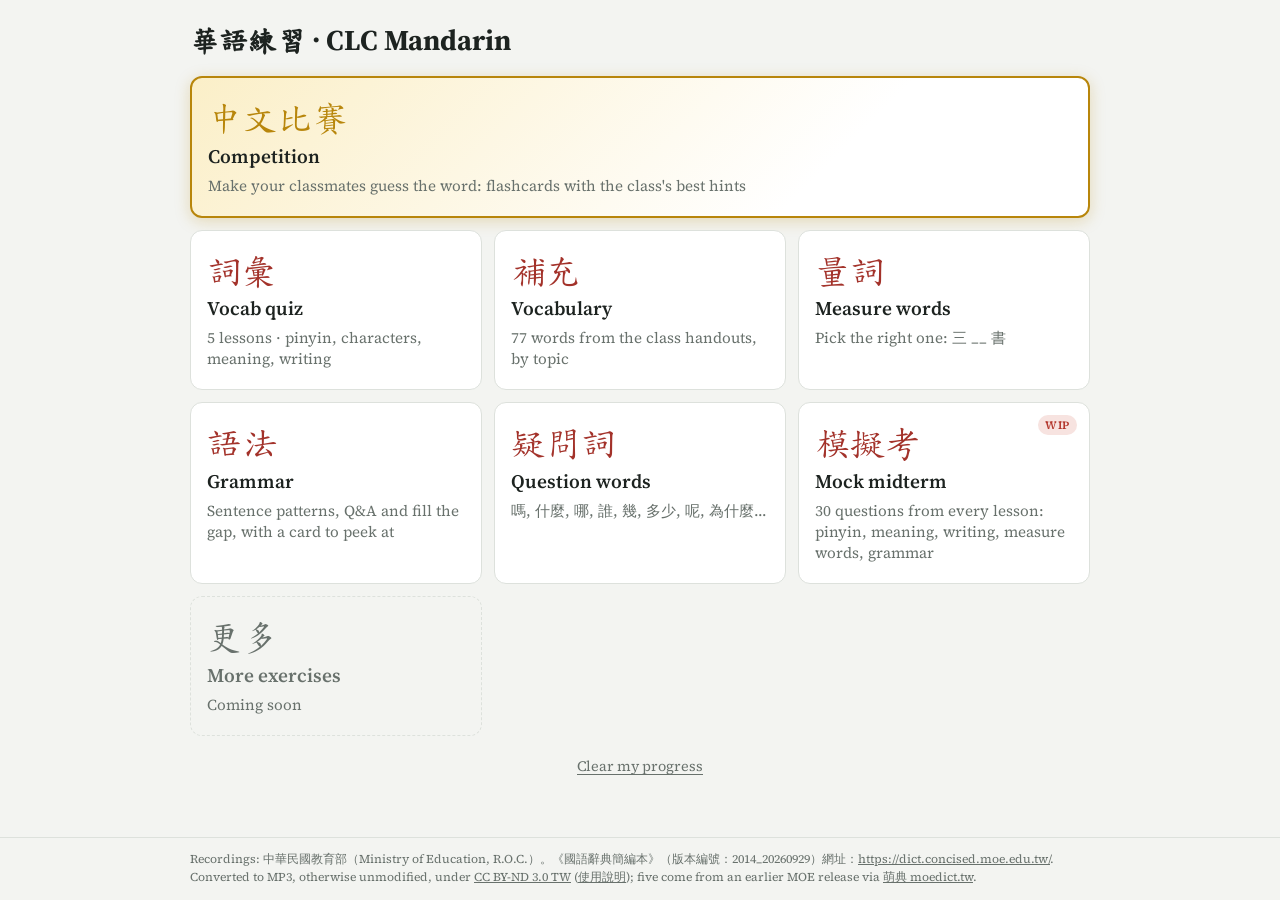
==== index.html @ e905b78b "Competition: words flagged by 3+ phones leave both flashcard decks Co-Authored-By: Claude Opus 5.5 (" ====
<!doctype html><html lang="zh-Hant" translate="no" class="notranslate"><head><meta charset="utf-8"><meta name="google" content="notranslate"><meta name="viewport" content="width=device-width,initial-scale=1,viewport-fit=cover"><style>body{margin:0}[hidden]{display:none!important}</style><title>CLC Vocab Quiz</title><meta name="theme-color" content="#a3322a"><link rel="manifest" href="/manifest.webmanifest"><link rel="icon" href="/icons/icon-192.png"><link rel="apple-touch-icon" href="/icons/apple-touch-icon.png"><meta name="apple-mobile-web-app-capable" content="yes"><meta name="apple-mobile-web-app-title" content="CLC Vocab"><script>window.va=window.va||function(){(window.vaq=window.vaq||[]).push(arguments);};</script><script defer src="/_vercel/insights/script.js"></script></head><body>
<link rel="preconnect" href="https://fonts.googleapis.com"><link rel="preconnect" href="https://fonts.gstatic.com" crossorigin>
<link rel="stylesheet" href="/fonts/tw-kai.css">
<link rel="stylesheet" href="https://fonts.googleapis.com/css2?family=Noto+Serif+TC:wght@400;700&family=Source+Serif+4:ital,wght@0,400;0,600;1,400&display=swap">
<style>
/* Layout: prompt card on top (pinyin), 40-tile character board below, progress rail in the header */
:root{
  --bg:#f3f4f1; --paper:#fff; --fg:#1d2320; --muted:#68716c; --line:#dde1dc;
  --accent:#a3322a; --ok:#2f7a4a; --ok-soft:#e3f1e8; --bad:#b3362c; --bad-soft:#f7e3e0;
  --f-hand:"Source Serif 4","DFKai-SB","BiauKai","TW-Kai","Noto Serif TC","PMingLiU",serif;
  --f-py:"Source Serif 4",Georgia,serif;
  --gold:#b8860b; --gold-soft:#fbefc8; --gold-glow:rgba(184,134,11,.25);
  --r-s:#2a5db0; --r-v:#2f7a4a; --r-tw:#b06a00; --r-o:#7b3fa0; --r-k:#c0392b;
}
@media (prefers-color-scheme: dark){:root:not([data-theme="light"]){
  --bg:#141816; --paper:#1d2320; --fg:#e7ece8; --muted:#9ba59f; --line:#2f3733;
  --accent:#e0776c; --ok:#6cc48d; --ok-soft:#1e3327; --bad:#ec7b70; --bad-soft:#3b2220; color-scheme:dark;
  --gold:#e6b84a; --gold-soft:#3a3018; --gold-glow:rgba(230,184,74,.18);
  --r-s:#7fa8ef; --r-v:#6cc48d; --r-tw:#e8a94a; --r-o:#c493e3; --r-k:#f0837a}}
:root[data-theme="dark"]{
  --bg:#141816; --paper:#1d2320; --fg:#e7ece8; --muted:#9ba59f; --line:#2f3733;
  --accent:#e0776c; --ok:#6cc48d; --ok-soft:#1e3327; --bad:#ec7b70; --bad-soft:#3b2220; color-scheme:dark;
  --gold:#e6b84a; --gold-soft:#3a3018; --gold-glow:rgba(230,184,74,.18);
  --r-s:#7fa8ef; --r-v:#6cc48d; --r-tw:#e8a94a; --r-o:#c493e3; --r-k:#f0837a}
body{background:var(--bg);color:var(--fg);font-family:var(--f-py);min-height:100dvh;display:flex;flex-direction:column}
.wrap{flex:1 0 auto;width:100%;box-sizing:border-box;max-width:932px;margin:0 auto;padding-inline:16px;padding-block:20px 40px;display:grid;align-content:start;gap:16px}
header{display:flex;flex-wrap:wrap;justify-content:space-between;align-items:baseline;gap:8px 16px}
h1{font-family:var(--f-hand);font-size:1.8rem;margin:0}
.meta{font-size:1.05rem;color:var(--muted);font-variant-numeric:tabular-nums}
.meta b{color:var(--fg)}
.rail{height:6px;background:var(--line);border-radius:3px;overflow:hidden}
.rail i{display:block;height:100%;background:var(--accent);width:0;transition:width .25s}
.prompt{background:var(--paper);border:1px solid var(--line);border-radius:12px;padding:20px 16px;text-align:center;display:grid;gap:6px;min-height:150px;align-content:center}
.py{font-size:clamp(2.2rem,7vw,3.2rem);font-weight:600;letter-spacing:.01em}
.hint{color:var(--muted);font-style:italic;font-size:1.05rem;min-height:1.4em}
.hint.reveal{font-style:normal;color:var(--fg);line-height:1.4em;height:1.4em;white-space:nowrap;overflow:hidden;text-overflow:ellipsis}
.hint.reveal .zh{font-family:var(--f-hand);font-size:1.25em;line-height:1;color:var(--ok)}
.fb{font-size:1.15rem;min-height:1.6em}
.fb.ok{color:var(--ok)} .fb.bad{color:var(--bad)}
.fb .zh{font-family:var(--f-hand);font-size:1.6rem}
.tools{display:flex;flex-wrap:wrap;gap:8px;justify-content:center}
@media (max-width:560px){.prompt .tools{flex-wrap:nowrap;gap:.4em} .prompt .tools .btn{padding:.5em .7em;font-size:.95rem;white-space:nowrap}}
button{font:inherit;cursor:pointer}
/* No text selection, callout menu or blue tap highlight on long press; typing fields stay selectable */
body{user-select:none;-webkit-user-select:none;-webkit-touch-callout:none;-webkit-tap-highlight-color:transparent}
input,textarea{user-select:text;-webkit-user-select:text}
.btn{background:none;border:1px solid var(--line);color:var(--fg);border-radius:8px;padding:8px 14px;font-size:1rem}
.btn:hover{border-color:var(--muted)}
.btn.primary{background:var(--accent);border-color:var(--accent);color:var(--paper)}
.board{display:grid;grid-template-columns:repeat(auto-fill,minmax(96px,1fr));gap:8px}
.tile{background:var(--paper);border:1px solid var(--line);border-radius:10px;padding:10px 4px;font-family:var(--f-hand);font-size:1.9rem;color:var(--fg);min-height:70px;transition:background .15s,border-color .15s}
.tile:hover{border-color:var(--muted)}
.tile.ok{background:var(--ok-soft);border-color:var(--ok);color:var(--ok)}
.tile.bad{background:var(--bad-soft);border-color:var(--bad);color:var(--bad)}
.tile:disabled{cursor:default}
button:focus-visible{outline:2px solid var(--accent);outline-offset:2px}
.results{background:var(--paper);border:1px solid var(--line);border-radius:12px;padding:20px 16px;display:grid;gap:12px}
.results h2{font-family:var(--f-hand);font-size:1.6rem;margin:0}
.results .more{display:flex;flex-wrap:wrap;align-items:center;gap:.6em 1em;margin-bottom:.8em}
.results .more p{margin:0;font-size:1.1em}
.score{font-size:2.6rem;font-weight:600;font-variant-numeric:tabular-nums}
.miss{display:grid;grid-template-columns:auto 1fr auto;gap:4px 14px;align-items:baseline}
.miss .zh{font-family:var(--f-hand);font-size:1.7rem}
.miss .en{color:var(--muted);font-style:italic}
.prompt{position:sticky;top:env(safe-area-inset-top,0px);z-index:2;box-shadow:0 6px 16px -10px rgba(0,0,0,.35)}
.gear{position:fixed;top:40%;right:0;transform:translateY(-50%);z-index:30;width:1.9em;height:2.6em;padding:.45em .35em .45em .45em;box-sizing:border-box;border:1px solid var(--line);border-right:0;border-radius:.7em 0 0 .7em;background:var(--paper);color:var(--muted);cursor:pointer;line-height:0;box-shadow:-.15em .1em .6em -.2em rgba(0,0,0,.3);transition:right .2s}
.gear svg{width:100%;height:100%}
.gear:hover,.gear:focus-visible,.gear.on{color:var(--fg)}
/* While the drawer is open the tab rides on its left edge. */
.gear.on{right:min(20em,85%)}
/* Settings drawer: slides in from the right over a dimmed page (milo, 2026-10-12) */
.drawer{position:fixed;inset:0;z-index:20;background:rgba(0,0,0,0);transition:background .2s;visibility:hidden}
.drawer.open{background:rgba(0,0,0,.35);visibility:visible}
.drawer .dpane{touch-action:pan-y;position:absolute;top:0;right:0;bottom:0;width:min(20em,85%);background:var(--paper);color:var(--fg);box-sizing:border-box;padding:max(1em,env(safe-area-inset-top)) 1.2em 1.2em;display:flex;flex-direction:column;gap:1em;box-shadow:-.5em 0 2em -1em rgba(0,0,0,.5);transform:translateX(100%);transition:transform .2s;overflow:auto}
.drawer.open .dpane{transform:none}
.dhead{display:flex;align-items:center;justify-content:space-between;font-weight:600;font-size:1.1em}
.dhead button{border:0;background:none;color:var(--muted);font-size:1.3em;cursor:pointer;padding:.2em .4em}
.opt{display:flex;gap:.7em;align-items:flex-start;cursor:pointer;user-select:none;-webkit-user-select:none}
.opt input{margin:.2em 0 0;width:1.2em;height:1.2em;flex:none;accent-color:var(--accent);cursor:pointer}
.opt b{display:block;font-weight:600}
.opt small{display:block;color:var(--muted);font-size:.85em;line-height:1.35;margin-top:.15em}
@media (max-width:560px){
  .wrap{gap:10px;padding-block:12px 32px}
  h1{font-size:1.4rem}
  .prompt{min-height:0;padding:12px}
  .py{font-size:2.1rem}
  .board{grid-template-columns:repeat(5,1fr);gap:6px}
  .tile{font-size:1.2rem;min-height:54px;padding:6px 2px;white-space:nowrap}
}

.py.zhq{font-family:var(--f-hand);font-weight:400;font-size:clamp(4.5rem,14vw,7rem);line-height:1.1}
.board.pyb .tile{font-family:var(--f-py);font-size:1.05rem;min-height:2.6em;padding:.3em .2em}
.board.pyb{grid-template-columns:repeat(auto-fill,minmax(105px,1fr))}
.board.pyb .tile{white-space:nowrap}
.board.pyb .tile.long{font-size:.92rem;letter-spacing:0}
.menu{background:var(--paper);border:1px solid var(--line);border-radius:12px;padding:22px 16px;display:grid;gap:14px}
.modes{display:grid;grid-template-columns:repeat(auto-fit,minmax(220px,1fr));gap:12px}
.mode{background:var(--bg);border:1px solid var(--line);border-radius:12px;padding:18px 16px;text-align:left;color:var(--fg);display:grid;gap:6px}
.mode:hover{border-color:var(--accent)}
.mode .ex{font-size:1.6rem;display:flex;align-items:baseline;gap:10px}
.mode .ex .h{font-family:var(--f-hand);font-size:2rem}
.mode .ex .arr{color:var(--accent)}
.mode .ex .fcmini{border:1px solid var(--line);background:var(--paper);border-radius:.2em;padding:0 .2em;line-height:1.15;box-shadow:.08em .08em 0 var(--line)}
.lesson .mode{height:4.6em;box-sizing:border-box;align-content:center;overflow:hidden}
.lesson .modes .mode .ex{flex-wrap:nowrap;white-space:nowrap;align-items:center;gap:.4em}
.mode .ex .pen{font-size:1.2em}
@media (max-width:380px){.lesson .modes .mode{padding:.5em} .lesson .modes .mode .ex{font-size:1.1rem;gap:.3em} .lesson .modes .mode .ex .h{font-size:1.35rem}}
.mode .lbl{font-weight:600;font-size:1.1rem}
.mode .sub{color:var(--muted);font-size:.95rem}
.btn.toggle[aria-pressed="true"]{background:var(--fg);border-color:var(--fg);color:var(--paper)}
.tile.match{border-color:var(--accent);box-shadow:inset 0 0 0 1px var(--accent)}
.tile.dim{opacity:.35}
.tile{position:relative}
.tile .tpy{position:absolute;left:50%;bottom:0;transform:translate(-50%,50%);z-index:1;background:var(--bad-soft);border:1px solid var(--bad);border-radius:.6em;padding:.05em .5em;font-family:var(--f-py);font-size:max(.75rem,40%);line-height:1.3;color:var(--bad);white-space:nowrap;pointer-events:none}
.tile .tpy.zh{font-family:var(--f-hand);font-size:1.05rem}
.tile.long{font-size:1.5rem;white-space:nowrap;letter-spacing:0;padding-left:0;padding-right:0}
@media (max-width:560px){.tile.long{font-size:.95rem}}
.hrow{display:flex;align-items:center;gap:12px;flex-wrap:wrap}
.homebtn{padding:6px 12px;font-size:.95rem}
.linkbtn{background:none;border:0;color:var(--accent);padding:0;font-size:1rem;text-decoration:underline;text-underline-offset:3px}
@media (max-width:560px){
  .board.pyb{grid-template-columns:repeat(4,1fr)}
  .board.pyb .tile{font-size:.9rem;white-space:nowrap;line-height:1.2;min-height:2.4em;padding:.15em}
  .board.pyb .tile.long{font-size:.74rem}
  .py.zhq{font-size:clamp(3.5rem,9dvh,5.5rem)}
}
/* Short phones (iPhone SE): Characters → Pinyin still fits without scrolling. */
@media (max-width:560px) and (max-height:800px){
  .board:not(.pyb) .tile{min-height:2.55em}
}
@media (max-width:560px) and (max-height:700px){
  .board:not(.pyb) .tile{min-height:2.15em}
  .board.pyb{gap:4px}
  .board.pyb .tile{min-height:2.1em}
  .py.zhq{font-size:3.2rem}
}
.lessons{display:grid;gap:18px}
.lstat{margin:-.3em 0 .6em;color:var(--muted);font-size:.9rem}
.clearp{margin:0;text-align:center;font-size:.9rem}
.clearp .linkbtn{color:var(--muted);font-size:inherit}
.gstat{margin:-.4em 0 0;color:var(--muted);font-size:.95rem;text-align:center}
.gstat:empty{display:none}
#reviewCard{border-color:var(--accent)}
.lesson .mode .en{font-size:.75em;color:var(--muted);font-style:italic}
/* Lesson modes show only the example (a random single character), no text label (milo, 2026-10-13). */
.lesson .mode .lbl{display:none}
.lesson .mode .ex{justify-content:center;flex-wrap:wrap;row-gap:0}
@media (max-width:560px){.lesson .modes{grid-template-columns:1fr 1fr;gap:8px} .lesson .mode{padding:.7em} .lesson .mode .ex{font-size:1.3rem} .lesson .mode .ex .h{font-size:1.6rem}}
.lesson h2{font-family:var(--f-hand);font-size:1.4rem;margin:0 0 8px;display:flex;align-items:baseline;gap:10px}
.lesson h2 small{font-family:var(--f-py);font-size:.9rem;color:var(--muted);font-weight:400}
.mode{padding:14px}
.mode .ex{font-size:1.3rem}
.mode .ex .h{font-size:1.6rem}
.card{position:relative}
.wip{position:absolute;top:12px;right:12px;font-family:var(--f-py);font-size:.7rem;font-weight:600;letter-spacing:.05em;padding:2px 7px;border-radius:999px;background:var(--bad-soft);color:var(--bad)}
.home{display:grid;grid-template-columns:repeat(auto-fit,minmax(240px,1fr));gap:12px}
.card{background:var(--paper);border:1px solid var(--line);border-radius:12px;padding:20px 16px;text-align:left;color:var(--fg);display:grid;gap:6px;align-content:start}
button.card:hover{border-color:var(--accent)}
.card .ic{font-family:var(--f-hand);font-size:2.2rem;color:var(--accent);line-height:1.1}
.card .lbl{font-weight:600;font-size:1.2rem}
.card .sub{color:var(--muted);font-size:.95rem}
.card.gold{grid-column:1/-1;border:2px solid var(--gold);background:linear-gradient(135deg,var(--gold-soft),var(--paper) 70%);box-shadow:0 .2em .9em var(--gold-glow)}
.card.gold .ic{color:var(--gold)}
button.card.gold:hover{border-color:var(--gold)}
.linkbtn{background:none;border:0;color:var(--muted);font:inherit;font-size:.85rem;text-decoration:underline;justify-self:center;padding:.3em}
.fctop{display:flex;align-items:center;justify-content:center;gap:1em;width:100%}
/* 中文比賽: the 提示 tab sticks out of the right edge at the card's middle height and opens the hints drawer (milo, 2026-10-16). */
.htab{z-index:51;width:2.1em;height:auto;padding:.6em .3em;line-height:1.15;font-family:var(--f-hand);font-size:1.05rem;writing-mode:vertical-rl;letter-spacing:.15em;color:var(--gold);border-color:var(--gold)}
.htab:hover,.htab:focus-visible,.htab.on{color:var(--gold)}
.htab.on{right:min(24em,88%)}
.fcard .fn{color:var(--muted);font-family:var(--f-hand);font-size:6cqw}
.fcard .fhint{font-family:var(--f-hand);line-height:1.3;color:var(--fg);max-width:100%;overflow-wrap:anywhere}
.fcard .fhint.none{font-family:var(--f-py);color:var(--muted);font-size:6cqw}
.fcard .front .fzh:empty,.fcard .fn:empty,.fcard .fhint:empty{display:none}
.fcard.bs1 .back .fzh{font-size:13cqw}
.fcard.bs1 .back .fpy{font-size:6cqw}
.fcard.bs1 .back .fen{font-size:5cqw;margin-bottom:0}
.fcard.bs1 .back .fhint{margin:2cqw 0 5cqw}
.fcard.bs2 .front .fhint{margin-top:1cqw}
.drawer.hdrawer{z-index:50}
.drawer .hpanel{width:min(24em,88%);gap:.6em;padding-bottom:calc(1.2em + env(safe-area-inset-bottom,0px));user-select:text;-webkit-user-select:text}
.hhead{display:flex;justify-content:space-between;align-items:center;gap:1em}
.hzh{font-family:var(--f-hand);font-size:2em;color:var(--accent)}
.hpy{font-style:italic;color:var(--muted)}
.hen{margin:-.4em 0 0;color:var(--muted)}
.hlist{list-style:none;margin:0;padding:0;display:grid;gap:.4em}
.hlist li{display:grid;grid-template-columns:auto 1fr auto;gap:.6em;align-items:center;border:1px solid var(--line);border-radius:.6em;padding:.5em .6em}
.hlist li.top{border-color:var(--gold);background:linear-gradient(135deg,var(--gold-soft),var(--paper) 80%)}
.hlist .ht{font-family:var(--f-hand);font-size:1.35em;line-height:1.3}
.hlist .hby{display:block;font-family:var(--f-py);font-size:.75em;color:var(--muted)}
.hlist .hv{display:grid;justify-items:center;min-width:2.6em;border:1px solid var(--line);border-radius:.5em;background:none;color:var(--muted);font:inherit;padding:.15em .3em;line-height:1.1}
.hlist .hv.on{border-color:var(--gold);color:var(--gold);font-weight:600}
.hlist .hdel{background:none;border:0;color:var(--muted);font:inherit;padding:.3em}
.hlist .hempty{display:block;border:0;color:var(--muted);text-align:center}
.hform{display:grid;gap:.5em;margin:.2em 0 0}
.hform input{font:inherit;font-size:1.05em;padding:.5em .6em;border:1px solid var(--line);border-radius:.5em;background:var(--bg);color:var(--fg);min-width:0}
.hform .hin{font-family:var(--f-hand);font-size:1.25em}
.hrow2{display:grid;grid-template-columns:1fr auto;gap:.5em}
.hmsg{margin:0;font-size:.9em;color:var(--bad)}
.hmsg.ok{color:var(--ok)}
.hmsg:empty{display:none}
/* 中文比賽 · All hints: every word with its top hint or none yet; tap a row to see, vote, add (milo, 2026-10-17) */
.bsfilter{display:flex;gap:.5em;justify-content:center;flex-wrap:wrap}
.bsfilter button{border:1px solid var(--line);background:var(--bg);color:var(--fg);border-radius:2em;padding:.35em .9em;font:inherit;font-size:.95rem}
.bsfilter button.on{background:var(--gold);border-color:var(--gold);color:var(--paper)}
.bsrows{list-style:none;margin:0;padding:0;display:grid;gap:.4em}
.bsrows button{width:100%;display:grid;grid-template-columns:minmax(4.5em,auto) 1fr auto;gap:.2em .8em;align-items:center;text-align:left;border:1px solid var(--line);border-radius:.6em;background:var(--bg);color:var(--fg);font:inherit;padding:.5em .7em}
.bsrows .bw{font-family:var(--f-hand);font-size:1.5em;color:var(--accent);line-height:1.2}
.bsrows .bwp{display:block;font-family:var(--f-py);font-style:italic;font-size:.55em;color:var(--muted)}
.bsrows .bt{font-family:var(--f-hand);font-size:1.2em;line-height:1.3;overflow-wrap:anywhere}
.bsrows .bt.none{font-family:var(--f-py);font-size:.95em;color:var(--muted);font-style:italic}
.bsrows .bn{min-width:1.8em;text-align:center;font-size:.85em;color:var(--muted);border:1px solid var(--line);border-radius:1em;padding:.1em .4em}
.bsrows .bn.add{border-color:var(--gold);background:var(--gold);color:var(--paper);font-weight:600}
/* A word with no hint yet: dashed gold frame on a gold tint, so the gaps jump out while scrolling. */
.bsrows button.miss{border:2px dashed var(--gold);background:var(--gold-soft)}
.bsrows button.miss .bt.none{color:var(--gold);font-style:normal;font-weight:600}
/* Flagged "probably won't come up" by classmates: faded, with a small note (milo, 2026-10-17). */
.bsrows button.skip{opacity:.55;border-style:solid;border-width:1px;background:var(--bg)}
.bsrows .bsk{display:block;font-family:var(--f-py);font-size:.75rem;color:var(--muted);font-style:italic;font-weight:400}
.hflag{align-self:center;font-size:.8rem;padding:.25em .8em;margin-top:.4em;color:var(--muted)}
.hflag.on{background:var(--muted);border-color:var(--muted);color:var(--paper)}
.card.soon{background:none;border-style:dashed;color:var(--muted)}
.card.soon .ic{color:var(--muted)}
.credit{border-top:1px solid var(--line);color:var(--muted);font-size:.75rem;line-height:1.5;padding:12px 16px calc(14px + env(safe-area-inset-bottom))}
.credit p{max-width:900px;margin:0 auto}
.credit a{color:inherit}
.dict{background:var(--paper);border:1px solid var(--line);border-radius:12px;padding:20px 16px;display:grid;gap:14px;justify-items:center;text-align:center}
.play{font-size:1.15rem;padding:12px 22px;border-radius:999px}
.dict .hint{min-height:0}
.dict .hint .zh{font-family:var(--f-hand);font-style:normal;font-size:2rem;color:var(--fg)}
.pyin{font:inherit;font-size:1.6rem;width:min(100%,360px);box-sizing:border-box;padding:10px 12px;border:1px solid var(--line);border-radius:10px;background:var(--bg);color:var(--fg);text-align:center}
.pyin:focus{outline:2px solid var(--accent);outline-offset:1px}
.letters{display:flex;flex-wrap:wrap;justify-content:center;gap:6px 22px;font-family:var(--f-py);font-size:clamp(2.2rem,8vw,3rem);font-weight:600}
.syl{display:inline-flex;align-items:baseline}
.lt{background:none;border:0;border-bottom:2px dotted var(--accent);border-radius:4px 4px 0 0;color:var(--fg);font:inherit;padding:0 3px;margin:0 1px;min-width:1.1ch;line-height:1.3}
.lt:hover{background:var(--bg)}
.lt.set{border-bottom-style:solid}
.lt:disabled{cursor:default;border-bottom-color:transparent}
.lt.ok{color:var(--ok);background:var(--ok-soft)}
.lt.bad{color:var(--bad);background:var(--bad-soft)}
.cs{padding:0 1px;line-height:1.3}
.sep{color:var(--muted);padding:0 2px}
.dict .sub{color:var(--muted);font-size:.95rem}
.mwq{font-family:var(--f-hand);font-size:clamp(2.6rem,9vw,3.8rem);font-weight:400;display:flex;justify-content:center;align-items:baseline;gap:.15em}
.mwq .gap{display:inline-block;min-width:1.2em;border-bottom:3px solid var(--accent);color:var(--accent)}
.mwtools{justify-content:space-between}
.board.mwb{grid-template-columns:repeat(auto-fill,minmax(110px,1fr))}
.board.mwb .tile{display:grid;gap:2px;justify-items:center}
.board.mwb .tile small{font-family:var(--f-py);font-size:.95rem;color:var(--muted)}
@media (max-width:560px){.board.mwb{grid-template-columns:repeat(3,1fr)} .board.mwb .tile{font-size:1.9rem}}
/* Grammar: one page with a Practice button and the list of points; a card popup opens over any question */
.gpoints{display:grid;gap:8px}
/* Measure words: one table row per measure word; on narrow screens only the table scrolls sideways */
.mwtab{overflow-x:auto;-webkit-overflow-scrolling:touch;border:1px solid var(--line);border-radius:.75em}
.mwtab table{border-collapse:collapse;width:100%;white-space:nowrap}
.mwtab td{padding:.2em .75em;line-height:1.3;border-bottom:1px solid var(--line);vertical-align:baseline}
.mwtab tr:last-child td{border-bottom:0}
.mwtab .zh{font-family:var(--f-hand);font-size:1.4em;color:var(--accent)}
.mwtab .py{font-size:1em;font-weight:400;font-style:italic;letter-spacing:0}
.mwtab .en{color:var(--muted)}
.mwtab .ex{font-family:var(--f-hand);font-size:1.2em}
.mwtab .ex .dim{color:var(--muted);opacity:.75}
.mwtab .ex .col{display:inline-flex;padding:0 .12em;flex-direction:column;align-items:center;vertical-align:top}
.mwtab .ex .col small{font-family:var(--f-py);font-size:.55em;font-style:italic;line-height:1.1}
.gtop{display:grid;gap:14px}
/* Flashcards: one card, hold to flip, swipe either way for the next */
.fc{display:grid;gap:.6em;justify-items:center;grid-template-rows:auto minmax(0,1fr) auto;flex:1;min-height:0}
/* The flashcard screen never scrolls: the page is exactly the screen and the card shrinks to fit */
html:has(#fcBox:not([hidden])),body:has(#fcBox:not([hidden])){height:100%;overflow:hidden;overscroll-behavior:none}
body:has(#fcBox:not([hidden])){min-height:0;height:100dvh}
body:has(#fcBox:not([hidden])) .wrap{display:flex;flex-direction:column;min-height:0;flex:1 1 auto;padding-bottom:calc(1em + env(safe-area-inset-bottom,0px))}
.fcstage{width:100%;min-height:0;display:grid;place-items:center;perspective:1200px;padding:0 0 7dvh;box-sizing:border-box;container-type:size}
.fcard{position:relative;width:min(100cqw,75cqh,24em);aspect-ratio:3/4;container-type:inline-size;touch-action:none;user-select:none;-webkit-user-select:none;-webkit-touch-callout:none;cursor:grab;outline:none}
.fcard:focus-visible .face{outline:2px solid var(--accent);outline-offset:2px}
.fcin{position:absolute;inset:0;transform-style:preserve-3d;transition:transform .35s}
.fcard.flip .fcin{transform:rotateY(180deg)}
.fcard.good .face{background:var(--ok-soft);border-color:var(--ok);box-shadow:0 0 0 .2em var(--ok-soft)}
.fcard.bad .face{background:var(--bad-soft);border-color:var(--bad);box-shadow:0 0 0 .2em var(--bad-soft)}
.fcard.soso .face{background:rgba(201,138,27,.15);border-color:#c98a1b;box-shadow:0 0 0 .2em rgba(201,138,27,.2)}
.fcard .face{position:absolute;inset:0;backface-visibility:hidden;-webkit-backface-visibility:hidden;background:var(--paper);border:1px solid var(--line);border-radius:5cqw;box-shadow:0 .6em 1.8em -.9em rgba(0,0,0,.4);display:grid;align-content:center;justify-items:center;gap:2cqw;padding:6cqw;text-align:center;box-sizing:border-box}
.fcard .back{transform:rotateY(180deg)}
.fcard .front .fzh{font-family:var(--f-hand);font-size:45cqw;line-height:1;color:var(--accent)}
.fcard .back .fzh{font-family:var(--f-hand);font-size:26cqw;line-height:1.1;color:var(--accent)}
.fcard .fpy{font-size:9cqw;font-style:italic}
.fcard .fen{color:var(--muted);font-size:6cqw;margin-bottom:4cqw}
.fcard .fex{border-top:1px solid var(--line);padding-top:4cqw;display:grid;gap:.5cqw;width:100%}
.fcard .fex .zh{font-family:var(--f-hand);font-size:11cqw}
.fcard .fex .xpy{font-style:italic;font-size:5.5cqw}
.fcard .fex .en{color:var(--muted);font-size:5.5cqw}
.fcard .fex:empty,.fcard .fgr:empty,.fcard .fen:empty,.fcard .fpy:empty,.fcard .back .fzh:empty{display:none}
.fcard.gr .front .fzh{white-space:nowrap}
.fcard.gr .back .fzh,.fcard.gr .back .fpy,.fcard.gr .back .fen{text-align:center}
.fcard.gr .back .fzh{line-height:1.1;white-space:nowrap}
.fcard.gr .back .fpy{font-size:6cqw}
.fcard.gr .back .fen{font-size:5cqw;margin-bottom:1cqw}
.fgr .gex .py{font-style:italic;font-size:1em;font-weight:400;letter-spacing:0}
.fgr .r-k{font-weight:400}
.fcard.gr .back{align-content:center;justify-items:stretch;text-align:left}
.fgr{display:grid;gap:.6em;font-size:4.3cqw}
.fgr .pat{font-family:var(--f-hand);font-size:1.3em;background:var(--bg);border:1px solid var(--line);border-radius:2cqw;padding:2cqw 3cqw}
.fgr .gex .zh{font-family:var(--f-hand);font-size:1.53em;line-height:1.25}
.fgr .gex .en{color:var(--muted);font-style:italic}
.fgr .tip{margin:0;line-height:1.35}
.fgr .lat{font-family:var(--f-py);font-size:.8em}
.fgr .r-s,.fgr .r-v,.fgr .r-tw,.fgr .r-o{text-decoration:underline;text-decoration-thickness:2px;text-underline-offset:4px}
.fchint{min-width:0;max-width:100%;color:var(--muted);font-size:.95rem;margin:0;text-align:center;justify-self:center;width:100%;line-height:1.5}
.fchint span{display:block}
.fchint span+span{white-space:nowrap;font-size:min(1em,3.3vw);max-width:100%;overflow:hidden;text-overflow:clip}
.fchint b{font-weight:600}
.fchint .e{color:var(--ok)} .fchint .m{color:#c98a1b} .fchint .h{color:var(--bad)}
.gh{font-family:var(--f-py);font-size:1.05rem;margin:6px 0 0}
.gh small{color:var(--muted);font-weight:400;font-size:.9rem}
.gpt{display:flex;background:var(--bg);border:1px solid var(--line);border-radius:.75em}
.gpt:hover{border-color:var(--accent)}
.gpt .go{flex:1;background:none;border:0;color:var(--fg);text-align:left;padding:.75em .9em;display:grid;gap:.15em}
.gpt .go .h{font-family:var(--f-hand);font-size:1.5rem}
.gpt .go .sub{color:var(--muted);font-size:.95rem}
.pane .practise{justify-self:start}
.empty{color:var(--muted)}
.grlive:not([hidden]),.grview:not([hidden]){display:contents}
.grview .grlive{pointer-events:none}
.grview > .ask{color:var(--accent)}
.gq{background:var(--paper);border:1px solid var(--line);border-radius:12px;padding:18px 16px;display:grid;gap:12px}
.gq .ask{color:var(--muted);font-size:1rem}
.gq{--zh-size:clamp(1.6rem,5.4vw,2.3rem)}
.gq .src{font-family:var(--f-hand);font-size:var(--zh-size);line-height:1.5;background:var(--bg);border-radius:8px;padding:8px 12px}
.gq .ctx{color:var(--muted);font-size:1.05rem}
.gq .ctx.zh{font-family:var(--f-hand);font-size:var(--zh-size);line-height:1.5;color:var(--fg)}
.gq .q{font-family:var(--f-hand);font-size:var(--zh-size);line-height:1.5}
.gq .q.qa{margin-top:-.3em}
.gq .ctx.qline{margin-bottom:-.3em}
.gq .qal{color:var(--muted)}
.gq .q.en{font-family:var(--f-py);font-size:1.15rem}
.gq .gap{display:inline-block;min-width:2em;border-bottom:3px solid var(--accent);color:var(--accent);text-align:center}
.gtable{border-collapse:collapse;font-family:var(--f-hand);font-size:1.15rem;justify-self:center}
.gtable td,.gtable th{border:1px solid var(--line);padding:.3em .6em;text-align:center;vertical-align:middle;white-space:nowrap}
.gtable .rb{padding:0 .2em}
@media (max-width:560px){.gtable{font-size:1rem} .gtable td,.gtable th{padding:.3em .3em}}
.gtable th{color:var(--muted);font-weight:400}
.ans{min-height:58px;display:flex;flex-wrap:wrap;gap:6px;align-items:center;border-bottom:2px dashed var(--line);padding:4px 0 8px}
.ans.ok{border-bottom-color:var(--ok)} .ans.bad{border-bottom-color:var(--bad)}
.opts{display:flex;flex-wrap:wrap;gap:8px}
.opts.col{flex-direction:column;align-items:stretch}
.wt{background:var(--bg);border:1px solid var(--line);border-radius:10px;padding:8px 12px;font-family:var(--f-hand);font-size:clamp(1.6rem,5.4vw,2.1rem);color:var(--fg);text-align:left}
.wt:hover{border-color:var(--muted)}
.wt.ok{background:var(--ok-soft);border-color:var(--ok);color:var(--ok)}
.wt.bad{background:var(--bad-soft);border-color:var(--bad);color:var(--bad)}
.wt:disabled{cursor:default}
.wt.slot{visibility:hidden}
/* Phones: keep the smaller sizes so exercises still fit. */
@media (max-width:560px) and (max-height:800px){.gq{--zh-size:1.4rem} .wt{font-size:1.45rem}}
.gq .tools{justify-content:space-between}
/* Pinyin under the Chinese: its space is always kept, it only becomes visible while 拼音 is held, so nothing moves */
.rb{display:inline-flex;flex-direction:column;align-items:center;padding:0 .08em}
.nw{white-space:nowrap}
.rt{visibility:hidden;font-family:var(--f-py);font-size:max(.58rem,.36em);font-weight:400;color:var(--muted);letter-spacing:-.02em;line-height:1.2;font-style:normal;white-space:nowrap;width:0;display:flex;justify-content:center}
.showpy .rt,.pyon .rt{visibility:visible}
/* Hints on the cards: one line per part (split after punctuation), characters close together */
.fhint.pyon{line-height:1}
.fhint.pyon .hl{display:block;white-space:nowrap}
.fhint.pyon .hl+.hl{margin-top:.15em}
.fhint.pyon .rb{padding:0}
.fhint.pyon .rt{font-size:.3em;line-height:1.1}
.mwq .part{display:inline-flex;flex-direction:column;align-items:center}
.mwq .part>span:first-child:not(.gap){border-bottom:3px solid transparent}
.mwq .mpy{font-family:var(--f-py);font-size:1.05rem;font-weight:400;font-style:italic;color:var(--muted);margin-top:4px;white-space:nowrap}
.mwq .mpy,.board.mwb .tile small{visibility:hidden}
.mwpy .mwq .mpy,.mwpy .board.mwb .tile small,#mwBox.done .mwq .mpy{visibility:visible}
#grPy,#mwPy,#cardPy{user-select:none;-webkit-user-select:none;-webkit-touch-callout:none;touch-action:none}
#grPy.on,#mwPy.on,#cardPy.on,#hintBtn.on{background:var(--fg);border-color:var(--fg);color:var(--paper)}
#hintBtn{user-select:none;-webkit-user-select:none;-webkit-touch-callout:none;touch-action:none}
/* Phones: 拼音 floats at the bottom right, within thumb reach */
@media (max-width:560px){
  #grPy,#mwPy{position:fixed;right:16px;bottom:calc(16px + env(safe-area-inset-bottom,0px));z-index:20;min-width:64px;min-height:64px;padding:0 14px;border-radius:32px;font-size:1.3rem;background:var(--paper);box-shadow:0 6px 18px -6px rgba(0,0,0,.45)}
  #grPy.on,#mwPy.on{background:var(--fg)}
  body:has(#grBox:not([hidden])) .wrap,body:has(#mwBox:not([hidden])) .wrap{padding-bottom:100px}
}
.gq .fb .zh{font-size:1.4rem}
.gq #grPlay{justify-self:center}
.mute #sayBtn,.mute .say,.mute #grPlay,.mute #tonesCard{display:none!important}
.gq .q.big{font-size:2.2rem;text-align:center} .gq .q.en.big{font-size:1.6rem}
.gq .pyhint{visibility:hidden;font-size:1.3rem;font-style:italic;color:var(--muted)}
.gq.showpy .pyhint{visibility:visible}
.gq .reveal{display:grid;gap:.2em;justify-items:center}
.gq .reveal .zh{font-family:var(--f-hand);font-size:2.4rem;color:var(--fg)}
.gq .reveal .rpy{font-style:italic;font-size:1.15rem}
.gq .q.en.sent{font-size:1.4em;text-align:center}
.gq .reveal.sent .zh{font-size:1.8em;text-align:center}
.gq .reveal .also{color:var(--muted);text-align:center}
.gq .reveal .also .zh{font-size:1.3em;color:var(--fg)}
.gq .say{padding:.1em .5em;margin-left:.4em;font-size:1rem;vertical-align:middle}
.sec{display:grid;grid-template-columns:1fr auto;gap:.2em 1.2em;max-width:22em}
.sec .n{font-variant-numeric:tabular-nums;text-align:right}
.sec .low{color:var(--bad)}
.gq .fb .en{color:var(--muted);font-style:italic;display:block}
.sheet{position:fixed;inset:0;z-index:10;background:rgba(0,0,0,.4);display:flex;align-items:center;justify-content:center;padding:16px;box-sizing:border-box}
.sheet .pane{background:var(--paper);color:var(--fg);width:min(100%,640px);max-height:calc(100dvh - 32px);overflow:auto;border-radius:16px;padding:18px 16px 22px;box-sizing:border-box;display:grid;gap:12px;box-shadow:0 12px 40px -12px rgba(0,0,0,.5)}
.pane .top{display:flex;justify-content:space-between;align-items:baseline;gap:12px}
.pane h2{font-family:var(--f-hand);font-size:1.7rem;margin:0}
.pane h2 small{display:block;font-family:var(--f-py);font-size:1rem;color:var(--muted);font-weight:400;margin-top:.2em}
.pane .acts{display:flex;gap:.5em;flex:none}
.pat{font-family:var(--f-hand);font-size:1.25rem;background:var(--bg);border:1px solid var(--line);border-radius:8px;padding:8px 12px}
.exs{display:grid;gap:10px}
.exs .zh{font-family:var(--f-hand);font-size:1.4rem}
.exs .py{font-size:1rem;font-weight:400;color:var(--muted);letter-spacing:0;visibility:hidden}
.pane.showpy .exs .py{visibility:visible}
.sheetopen #grPy,.sheetopen #mwPy{visibility:hidden}
.exs .en{font-style:italic;color:var(--muted)}
.tip{margin:0;line-height:1.5}
.pat .lat,.exs .zh .lat{font-family:var(--f-py);font-size:.8em}
/* Sentence parts on the cards: subject, verb, time word, thing/topic, key grammar word */
.r-s{color:var(--r-s)} .r-v{color:var(--r-v)} .r-tw{color:var(--r-tw)} .r-o{color:var(--r-o)} .r-k{color:var(--r-k);font-weight:700}
.pat .r-s,.pat .r-v,.pat .r-tw,.pat .r-o,.exs .r-s,.exs .r-v,.exs .r-tw,.exs .r-o{text-decoration:underline;text-decoration-thickness:2px;text-underline-offset:5px}
.miss .zh.long{grid-column:1/-1;font-size:1.3rem}
@media (prefers-reduced-motion: reduce){.rail i,.tile{transition:none}}
</style>

<div class="wrap">
  <header>
    <div class="hrow"><button class="btn homebtn" id="modeBtn" type="button" hidden>← Home</button><h1 id="title">華語練習 · CLC Mandarin</h1></div>
    <div class="meta" id="meta" hidden>Question <b id="qn">1</b>/<span id="qt">40</span> · Score <b id="sc">0</b></div>
  </header>

  <section class="home" id="home" hidden>
    <button class="card gold" id="bsCard" type="button">
      <span class="ic">中文比賽</span>
      <span class="lbl">Competition</span>
      <span class="sub" id="bsSub">Make your classmates guess the word: flashcards with the class's best hints</span>
    </button>
    <button class="card" id="vocabCard" type="button">
      <span class="ic">詞彙</span>
      <span class="lbl">Vocab quiz</span>
      <span class="sub" id="vocabSub">Match pinyin and characters, lesson by lesson</span>
    </button>
    <button class="card" id="xCard" type="button" hidden>
      <span class="ic">補充</span>
      <span class="lbl">Vocabulary</span>
      <span class="sub" id="xSub">Words from the class handouts, by topic</span>
    </button>
    <button class="card" id="tonesCard" type="button">
      <span class="ic">聽寫</span>
      <span class="wip">WIP</span>
      <span class="lbl">Pinyin dictation</span>
      <span class="sub">Hear a word, type its pinyin, add the tone marks</span>
    </button>
    <button class="card" id="mwCard" type="button" hidden>
      <span class="ic">量詞</span>
      <span class="lbl">Measure words</span>
      <span class="sub">Pick the right one: 三 __ 書</span>
    </button>
    <button class="card" id="grCard" type="button" hidden>
      <span class="ic">語法</span>
      <span class="lbl">Grammar</span>
      <span class="sub">Sentence patterns, Q&amp;A and fill the gap, with a card to peek at</span>
    </button>
    <button class="card" id="qwCard" type="button" hidden>
      <span class="ic">疑問詞</span>
      <span class="lbl">Question words</span>
      <span class="sub">嗎, 什麼, 哪, 誰, 幾, 多少, 呢, 為什麼…</span>
    </button>
    <button class="card" id="reviewCard" type="button" hidden>
      <span class="ic">複習</span>
      <span class="wip">WIP</span>
      <span class="lbl" id="reviewLbl">Review mistakes</span>
      <span class="sub">Words and questions you missed, until you get each right twice in a row</span>
    </button>
    <button class="card" id="mockCard" type="button">
      <span class="ic">模擬考</span>
      <span class="wip">WIP</span>
      <span class="lbl">Mock midterm</span>
      <span class="sub" id="mockSub">30 questions from every lesson: pinyin, meaning, writing, measure words, grammar</span>
    </button>
    <div class="card soon">
      <span class="ic">更多</span>
      <span class="lbl">More exercises</span>
      <span class="sub">Coming soon</span>
    </div>
  </section>

  <p class="clearp" id="clearWrap" hidden><button class="linkbtn" id="clearProg" type="button">Clear my progress</button></p>

  <section class="menu" id="menu" hidden>
    <div class="lessons" id="lessons"></div>
  </section>

  <section class="menu" id="xmenu" hidden>
    <div class="lessons" id="xlessons"></div>
  </section>

  <section class="menu" id="tmenu" hidden>
    <div class="modes" id="tlessons"></div>
  </section>

  <section class="menu" id="gmenu" hidden>
    <div class="gtop" id="gTop">
      <button class="btn primary play" id="gPractice" type="button">Practice</button>
      <p class="gstat" id="gStat"></p>
      <button class="btn play" id="gFlash" type="button">Flashcards</button>
      <h2 class="gh">By exercise type <small>all topics mixed</small></h2>
      <div class="modes" id="gTypes"></div>
      <h2 class="gh">Say it in Chinese <small>English → Chinese</small></h2>
      <div class="modes"><button class="mode" id="gSay" type="button"><span class="lbl">English → Chinese</span><span class="sub" id="gSaySub"></span></button></div>
      <button class="mode" id="gBrowse" type="button"><span class="ex"><span class="h">📖</span></span><span class="lbl">Browse the cards</span><span class="sub" id="gBrowseSub"></span></button>
    </div>
    <div class="gpoints" id="gList" hidden></div>
  </section>

  <section class="menu gtop" id="bsmenu" hidden>
    <button class="mode" id="bsWord" type="button"><span class="lbl">Word → hint</span><span class="sub">See the word, say the hint that makes them guess it</span></button>
    <button class="mode" id="bsHint" type="button"><span class="lbl">Hint → word</span><span class="sub">Hear the hint, find the word</span></button>
    <button class="mode" id="bsList" type="button"><span class="lbl">All hints</span><span class="sub">Every word with its hints. Add the missing ones</span></button>
    <p class="gstat" id="bsStat"></p>
    <button class="linkbtn" id="bsMod" type="button">Moderator</button>
  </section>

  <section class="menu gtop" id="bslist" hidden>
    <div class="bsfilter" id="bsFilter"><button type="button" data-f="all">All</button><button type="button" data-f="missing"></button><button type="button" data-f="has"></button><button type="button" data-f="skip"></button></div>
    <ol class="bsrows" id="bsRows"></ol>
  </section>

  <section class="menu gtop" id="mmenu" hidden>
    <button class="btn primary play" id="mPractice" type="button">Practice · all measure words</button>
    <button class="btn play" id="mFlash" type="button">Flashcards</button>
    <h2 class="gh">All measure words</h2>
    <div class="mwtab" id="mList"></div>
  </section>

  <div class="rail" id="rail" hidden><i id="bar"></i></div>

  <section class="gq" id="grBox" aria-live="polite" hidden>
    <div class="grview" id="grView" hidden><div class="ask" id="grViewLbl"></div><div class="grlive" id="grViewBody"></div></div>
    <div class="grlive" id="grLive">
    <div class="ask" id="grAsk"></div>
    <div class="ctx" id="grCtx"></div>
    <div class="src" id="grSrc"></div>
    <div id="grTable"></div>
    <button class="btn primary play" id="grPlay" type="button" hidden>▶ Play</button>
    <div class="q" id="grQ"></div>
    <div class="q qa" id="grA" hidden></div>
    <div class="pyhint" id="grPyHint" hidden></div>
    <div class="ans" id="grAns" hidden></div>
    <div class="opts" id="grOpts"></div>
    <div class="fb" id="grFb"></div>
    </div>
    <div class="tools">
      <span>
        <button class="btn" id="grPrev" type="button" hidden>← Previous</button>
        <button class="btn" id="grPeek" type="button">📖 Card</button>
        <button class="btn" id="grPy" type="button" aria-label="Hold to show pinyin">拼音</button>
      </span>
      <span>
        <button class="btn" id="grUndo" type="button" hidden>Clear</button>
        <button class="btn primary" id="grGo" type="button" hidden>Check</button>
      </span>
    </div>
  </section>

  <button class="gear" hidden id="gearBtn" type="button" aria-label="Settings" title="Settings"><svg viewBox="0 0 24 24" fill="none" stroke="currentColor" stroke-width="2" stroke-linecap="round" stroke-linejoin="round" aria-hidden="true"><circle cx="12" cy="12" r="3"/><path d="M19.4 15a1.65 1.65 0 0 0 .33 1.82l.06.06a2 2 0 1 1-2.83 2.83l-.06-.06a1.65 1.65 0 0 0-1.82-.33 1.65 1.65 0 0 0-1 1.51V21a2 2 0 1 1-4 0v-.09A1.65 1.65 0 0 0 9 19.4a1.65 1.65 0 0 0-1.82.33l-.06.06a2 2 0 1 1-2.83-2.83l.06-.06A1.65 1.65 0 0 0 4.68 15a1.65 1.65 0 0 0-1.51-1H3a2 2 0 1 1 0-4h.09A1.65 1.65 0 0 0 4.6 9a1.65 1.65 0 0 0-.33-1.82l-.06-.06a2 2 0 1 1 2.83-2.83l.06.06A1.65 1.65 0 0 0 9 4.68a1.65 1.65 0 0 0 1-1.51V3a2 2 0 1 1 4 0v.09a1.65 1.65 0 0 0 1 1.51 1.65 1.65 0 0 0 1.82-.33l.06-.06a2 2 0 1 1 2.83 2.83l-.06.06A1.65 1.65 0 0 0 19.4 9a1.65 1.65 0 0 0 1.51 1H21a2 2 0 1 1 0 4h-.09a1.65 1.65 0 0 0-1.51 1z"/></svg></button>
  <div class="drawer" id="drawer" aria-hidden="true">
    <div class="dpane" role="dialog" aria-label="Settings">
      <div class="dhead">Settings<button id="drawerX" type="button" aria-label="Close">✕</button></div>
      <label class="opt"><input type="checkbox" id="pauseBtn"><span><b>Pause after a right answer</b><small>See the word, pinyin and English, then tap anywhere to go on.</small></span></label>
      <label class="opt"><input type="checkbox" id="enTapBtn"><span><b>Tap for English</b><small>Tap English to show it and tap again to hide it, instead of holding. It stays on for the next words; each word shown with it counts as missed.</small></span></label>
    </div>
  </div>
  <div class="sheet" id="sheet" hidden><div class="pane" id="sheetPane" role="dialog" aria-modal="true"></div></div>

  <section class="prompt" id="promptBox" aria-live="polite" hidden>
    <div class="py" id="py"></div>
    <div class="hint" id="hint"></div>
    <div class="tools">
      <button class="btn" id="hintBtn" type="button" aria-label="Hold to show the English (counts as missed)" title="Hold to show the English. The word then counts as missed.">English</button>
      <button class="btn toggle" id="lenBtn" type="button" aria-pressed="false">Same length</button>
      <button class="btn" id="sayBtn" type="button" aria-label="Hear the word">🔊</button>
      <button class="btn" id="skipBtn" type="button">Skip</button>
    </div>
  </section>

  <section class="dict" id="dict" aria-live="polite" hidden>
    <div class="tools">
      <button class="btn primary play" id="playBtn" type="button">▶ Play</button>
      <button class="btn" id="slowBtn" type="button">Slow</button>
    </div>
    <div class="hint" id="dHint"></div>
    <input class="pyin" id="pyIn" type="text" placeholder="Type the pinyin" autocomplete="off" autocapitalize="off" autocorrect="off" spellcheck="false" enterkeyhint="go" aria-label="Pinyin">
    <div class="letters" id="letters" hidden></div>
    <div class="sub" id="dSub"></div>
    <div class="fb" id="dFb"></div>
    <div class="tools">
      <button class="btn primary" id="dGo" type="button">Add tones</button>
      <button class="btn" id="dEnd" type="button" hidden>End</button>
    </div>
  </section>

  <section class="prompt" id="mwBox" aria-live="polite" hidden>
    <div class="mwq" id="mwQ"></div>
    <div class="fb" id="mwFb"></div>
    <div class="tools mwtools"><span><button class="btn" id="mwPy" type="button" aria-label="Hold to show pinyin">拼音</button></span><button class="btn primary" id="mwGo" type="button" hidden>Next</button></div>
  </section>

  <section class="fc" id="fcBox" hidden>
    <div class="fctop"><div class="meta" id="fcCount"></div></div>
    <div class="fcstage"><div class="fcard" id="fcCard" role="button" tabindex="0" aria-label="Hold to flip the card. Swipe right if it was easy, left if hard, double tap or swipe down for medium">
      <div class="fcin">
        <div class="face front"><div class="fn" id="fcN"></div><div class="fhint" id="fcFHint"></div><div class="fzh" id="fcFront"></div><div class="fen" id="fcSub"></div></div>
        <div class="face back"><div class="fn" id="fcBn"></div><div class="fhint" id="fcHint"></div><div class="fzh" id="fcZh"></div><div class="fpy" id="fcPy"></div><div class="fen" id="fcEn"></div><div class="fex" id="fcEx"></div><div class="fgr" id="fcGr"></div></div>
      </div>
    </div></div>
    <p class="fchint"><span>Hold to flip</span><span>swipe right <b class="e">easy</b> / swipe down <b class="m">medium</b> / swipe left <b class="h">hard</b></span></p>
  </section>

  <button class="gear htab" id="fcHints" type="button" hidden aria-label="Hints for this word">提示</button>
  <div class="drawer hdrawer" id="hSheet" aria-hidden="true">
    <div class="dpane hpanel" role="dialog" aria-labelledby="hWord">
      <div class="hhead"><div><span class="hzh" id="hWord"></span> <span class="hpy" id="hPy"></span></div><button class="btn" id="hClose" type="button" aria-label="Close">✕</button></div>
      <p class="hen" id="hEn"></p>
      <ol class="hlist" id="hList"></ol>
      <form class="hform" id="hForm" autocomplete="off">
        <div class="hrow2"><input class="hin" id="hIn" maxlength="40" placeholder="Your hint" lang="zh-Hant"><button class="btn primary" type="submit">Add</button></div>
        <p class="hmsg" id="hMsg"></p>
      </form>
      <button class="btn hflag" id="hFlag" type="button"></button>
    </div>
  </div>

  <section class="results" id="results" hidden>
    <h2>結果</h2>
    <div class="score" id="final"></div>
    <div id="missWrap"></div>
    <div class="tools" style="justify-content:flex-start">
      <button class="btn primary" id="retryBtn" type="button">Retry mistakes</button>
      <button class="btn" id="restartBtn" type="button">Start over (all words)</button>
      <button class="btn" id="menuBtn" type="button">Home</button>
    </div>
  </section>

  <div class="board" id="board" hidden></div>
</div>
<footer class="credit" id="credit"><p>Recordings: 中華民國教育部（Ministry of Education, R.O.C.）。《國語辭典簡編本》（版本編號：2014_20260929）網址：<a href="https://dict.concised.moe.edu.tw/" target="_blank" rel="noopener">https://dict.concised.moe.edu.tw/</a>. Converted to MP3, otherwise unmodified, under <a href="https://creativecommons.org/licenses/by-nd/3.0/tw/" target="_blank" rel="noopener">CC BY-ND 3.0 TW</a> (<a href="/audio/moe-usage-notice.pdf" target="_blank">使用說明</a>); five come from an earlier MOE release via <a href="https://www.moedict.tw/" target="_blank" rel="noopener">萌典 moedict.tw</a>.</p></footer>

<script>
let LESSONS = [];
const $ = id => document.getElementById(id);
let showEn = false, showLen = false, pauseOk = false, enTap = false;
try { showLen = localStorage.getItem('q_len') === '1'; pauseOk = localStorage.getItem('q_pause') === '1'; enTap = localStorage.getItem('q_entap') === '1'; } catch(e) {}
let ex = 'vocab', endless = false, WORDS = [], lesson = null, mode = 'py2zh', queue = [], idx = 0, score = 0, misses = [], answered = false, firstTry = true;

// ---- Progress: every answer is kept on this phone (no account), keyed by what was asked ----
// PROG[key] = { n: times asked, x: times missed, s: right in a row since the last miss, w: 1 while weak, t: last time }.
// A miss makes it weak; two right answers in a row make it not weak any more.
// Keys: "py:", "mean:", "write:", "listen:", "dict:" + characters|pinyin of a word; "mw:" + noun; "g:<set>:<hash>" for a grammar item.
const PROG_KEY = 'clc_progress_v1', MOCK_KEY = 'clc_mock_v1';
let PROG = {}, MOCKS = [];
try { PROG = JSON.parse(localStorage.getItem(PROG_KEY)) || {}; MOCKS = JSON.parse(localStorage.getItem(MOCK_KEY)) || []; } catch(e) {}
// Flashcards keep their own memory, apart from right/wrong answers: a box per card (0 = not yet,
// up to 5), moved by swipe right (good, +1), double tap (so-so, stays) and swipe left (not yet, back to 0).
const CARD_KEY = 'clc_cards_v1';
let CARDS = {};
try { CARDS = JSON.parse(localStorage.getItem(CARD_KEY)) || {}; } catch(e) {}
function rateCard(key, r){
  const c = CARDS[key] || (CARDS[key] = { b: 0, n: 0 });
  c.n++; c.r = r; c.t = Date.now();
  c.b = r === 'good' ? Math.min(5, c.b + 1) : r === 'bad' ? 0 : Math.max(1, c.b);
  try { localStorage.setItem(CARD_KEY, JSON.stringify(CARDS)); } catch(e) {}
}
function saveProg(){ try { localStorage.setItem(PROG_KEY, JSON.stringify(PROG)); localStorage.setItem(MOCK_KEY, JSON.stringify(MOCKS)); } catch(e) {} }
function rec(key, ok){
  if (!key) return;
  const r = PROG[key] || (PROG[key] = { n: 0, x: 0, s: 0, w: 0 });
  r.n++; r.t = Date.now();
  if (ok) { r.s++; if (r.s >= 2) r.w = 0; } else { r.x++; r.s = 0; r.w = 1; }
  saveProg(); refreshProgress();
}
const wid = w => w[0] + '|' + w[1];
const WORD_KINDS = ['py','mean','write','listen','dict'];
// For a list of words: how many have been asked in any vocab exercise, and how many are weak.
function wordStats(words){
  let seen = 0, weak = 0;
  words.forEach(w => { const rs = WORD_KINDS.map(k => PROG[k + ':' + wid(w)]).filter(Boolean); if (rs.length) seen++; if (rs.some(r => r.w)) weak++; });
  return { seen, weak };
}
const statText = (st, total) => st.seen ? ' · seen ' + st.seen + '/' + total + (st.weak ? ' · ' + st.weak + ' weak' : '') : '';
function shuffle(a){ a = a.slice(); for(let i=a.length-1;i>0;i--){const j=Math.floor(Math.random()*(i+1));[a[i],a[j]]=[a[j],a[i]]} return a; }
function el(tag, cls, text){ const e = document.createElement(tag); if (cls) e.className = cls; if (text != null) e.textContent = text; return e; }

// One section per word set: the lessons (/vocab) or the extra handout topics (/extra).
const setName = L => L.zh + ' · ' + (L.n ? 'Lesson ' + L.n : L.en);
function buildMenu(boxId, sets, pathOf){
  const box = $(boxId || 'lessons'); box.textContent = '';
  (sets || LESSONS).forEach(L => {
    const sec = el('section','lesson');
    const h = el('h2', null, setName(L) + ' ');
    if (!L.all) h.append(el('small', null, L.words.length + ' words'));
    const st = statText(wordStats(L.words), L.words.length).replace(/^ · /, '');
    const modes = el('div','modes');
    // Each mode shows a random single-character word from the set, picked again every time the menu opens (milo, 2026-10-13).
    // Only single characters, so every button has the same height (milo, 2026-10-13): single-character words first;
    // a set with too few of them adds characters taken from its longer words (one syllable each).
    const singles = L.words.filter(w => [...w[0]].length === 1 && w[1]);
    if (singles.length < 4) L.words.forEach(w => {
      const cs = [...w[0]], sy = w[1].split(' ');
      if (cs.length > 1 && cs.length === sy.length) cs.forEach((c, j) => { if (/[\u3400-\u9fff]/.test(c) && !singles.some(x => x[0] === c)) singles.push([c, sy[j], '']); });
    });
    const picks = shuffle(singles.length ? singles : L.words);
    // No Meaning mode on the menus: milo found it irrelevant (2026-10-13); its URLs go back to the menu.
    // Every row also has Flashcards of its words (milo, 2026-10-13).
    [['py2zh','Pinyin → Characters'],['zh2py','Characters → Pinyin'],['write','Write it']].concat([['cards','Flashcards']]).forEach(([m,label], i) => {
      const ex = picks[i % picks.length];
      const b = el('button','mode'); b.type = 'button';
      const e = el('span','ex');
      const py = document.createTextNode(m === 'meaning' ? ex[2] : ex[1]); const zh = el('span','h',ex[0]); const arr = el('span','arr', m === 'meaning' ? '↔' : '→');
      if (m === 'cards') e.append(el('span','h fcmini',ex[0]),' ',el('span','arr','↻'),' ',document.createTextNode(ex[1]));
      else if (m === 'py2zh') e.append(py,' ',arr,' ',zh); else if (m === 'write') e.append(el('span','pen','✍\uFE0E'),' ',arr,' ',zh); else e.append(zh,' ',arr,' ',py);
      b.append(e, el('span','lbl',label)); b.setAttribute('aria-label', label); b.title = label;
      b.addEventListener('click', () => go((pathOf || (L => lessonPath(L.n, m)))(L, m)));
      modes.append(b);
    });
    sec.append(h); if (st) sec.append(el('p','lstat', st[0].toUpperCase() + st.slice(1))); sec.append(modes); box.append(sec);
  });
}
function hideAll(){
  stopAudio(); closeCard(); drawer(false);
  $('restartBtn').textContent = 'Start over (all words)';
  $('restartBtn').hidden = false;
  ['home','clearWrap','menu','xmenu','tmenu','gmenu','mmenu','grBox','meta','rail','promptBox','results','board','dict','mwBox','fcBox','gearBtn','bsmenu','bslist','fcHints'].forEach(id => $(id).hidden = true);
  hintsDrawer(false); hWord = null;
  $('credit').hidden = false; // the credits footer shows on menus only; exercises hide it
}
function showHome(){
  hideAll(); $('modeBtn').hidden = true;
  $('home').hidden = false; $('clearWrap').hidden = false; $('title').textContent = '華語練習 · CLC Mandarin';
  refreshProgress();
}
function showMenu(){
  hideAll(); $('modeBtn').hidden = false; $('modeBtn').textContent = '← Home';
  $('menu').hidden = false; $('title').textContent = '華語詞彙 · Vocab Quiz';
  buildMenu(null, [{ zh: '全部', en: 'All lessons', all: true, words: lessonWords() }].concat(LESSONS), (L, m) => L.all ? '/vocab/all-' + SLUG[m] : lessonPath(L.n, m));
}
// All lessons (or all handout topics) mixed: a round of 20 words, missed ones first, then ones never asked
// in this mode, then the rest.
const ALL_ROUND = 30;
const allRound = () => !!(lesson && lesson.all && /^\/(vocab|extra)\/all-/.test(location.pathname));
function extraWords(){ const by = new Map(); EXTRA.forEach(L => L.words.forEach(w => by.set(w[0], w))); return [...by.values()]; }
const xSets = () => [{ zh: '全部', en: 'All topics', all: true, extra: true, words: extraWords() }].concat(EXTRA);
function allLesson(m, extra){
  const kind = m === 'meaning' ? 'mean' : m === 'write' ? 'write' : 'py';
  const rank = w => { const r = PROG[kind + ':' + wid(w)]; return !r ? 1 : r.w ? 0 : 2; };
  const words = shuffle(extra ? extraWords() : lessonWords()).map(w => [rank(w), w]).sort((a, b) => a[0] - b[0]).map(a => a[1]).slice(0, ALL_ROUND);
  return { zh: '全部', en: extra ? 'All topics' : 'All lessons', all: true, extra: !!extra, m, words };
}
function startAll(m, extra){
  lesson = allLesson(m, extra); WORDS = lesson.words;
  if (m === 'meaning') return startMeaning(lesson);
  if (m === 'write') return startWrite(lesson);
  mode = m; start(WORDS);
}
function showXMenu(){
  hideAll(); $('modeBtn').hidden = false; $('modeBtn').textContent = '← Home';
  $('xmenu').hidden = false; $('title').textContent = '補充 · Vocabulary'; buildMenu('xlessons', xSets(), extraPath);
}
function buildBoard(){
  const b = $('board'); b.textContent = '';
  b.className = mode === 'zh2py' ? 'board pyb' : 'board';
  shuffle(WORDS).forEach(w => {
    const t = el('button','tile', mode === 'zh2py' ? w[1] : w[0]); t.type = 'button';
    t.dataset.key = w[0];
    // Four or more characters get smaller type so the word stays on one line and the row keeps its height.
    if (mode === 'zh2py' ? w[1].length > 10 : [...w[0]].length >= 4) t.classList.add('long');
    t.addEventListener('click', () => pick(t));
    b.append(t);
  });
}
function start(list){
  ex = 'vocab'; endless = false; queue = shuffle(list); idx = 0; score = 0; misses = [];
  $('title').textContent = setName(lesson);
  hideAll();
  $('modeBtn').textContent = lesson.n || (lesson.all && !lesson.extra) ? '← Lessons' : '← Vocabulary';
  ['meta','rail','promptBox','board','modeBtn','gearBtn'].forEach(id => $(id).hidden = false); $('credit').hidden = true;
  $('qt').textContent = queue.length;
  $('py').className = mode === 'zh2py' ? 'py zhq' : 'py';
  buildBoard(); show(); window.scrollTo(0,0);
}
function show(){
  const w = queue[idx]; answered = false; firstTry = true; paused = false;
  // Tapped on, the English stays on for the next words until tapped off; each word shown with it counts as missed.
  if (enTap && showEn) { misses.push(w); firstTry = false; rec('py:' + wid(w), false); }
  if (showEn && !$('hintBtn').classList.contains('on')) showEn = false;
  $('hint').className = 'hint'; $('skipBtn').textContent = 'Skip';
  $('py').textContent = mode === 'zh2py' ? w[0] : w[1];
  $('qn').textContent = idx + 1; $('sc').textContent = score;
  $('bar').style.width = (idx / queue.length * 100) + '%';
  document.querySelectorAll('.tile').forEach(t => { t.classList.remove('ok', 'bad'); t.querySelectorAll('.tpy').forEach(x => x.remove()); });
  applyAids(); saveRun(0); placeGear();
}
function applyAids(){
  const w = queue[idx]; if (!w) return;
  if (!paused) $('hint').textContent = showEn ? w[2] : '';
  $('pauseBtn').checked = pauseOk; $('enTapBtn').checked = enTap; $('lenBtn').setAttribute('aria-pressed', showLen);
  const n = [...w[0]].length;
  document.querySelectorAll('.tile').forEach(t => {
    const same = [...t.dataset.key].length === n;
    t.classList.toggle('match', showLen && same);
    t.classList.toggle('dim', showLen && !same);
  });
}
function save(){ try { localStorage.setItem('q_len', showLen ? '1' : '0'); localStorage.setItem('q_pause', pauseOk ? '1' : '0'); localStorage.setItem('q_entap', enTap ? '1' : '0'); } catch(e) {} }
function pick(t){
  if (answered) return;
  const w = queue[idx];
  if (t.dataset.key === w[0]) {
    answered = true; t.classList.add('ok');
    if (firstTry) { score++; rec('py:' + wid(w), true); }
    $('sc').textContent = score;
    // With Pause on, a right answer also shows the word and waits for a tap.
    // Without Pause, the word and its English show for a moment before the next one (milo, 2026-10-11).
    saveRun(1);
    if (pauseOk) showAnswer(w); else { showHint(w); setTimeout(next, 750); }
  } else {
    // The wrong tile gets a small label with the other side of that word (its pinyin, or its characters
    // in Characters → Pinyin), laid over the tile's bottom edge so nothing moves.
    const o = WORDS.find(x => x[0] === t.dataset.key);
    if (o) t.append(el('span', 'tpy' + (mode === 'zh2py' ? ' zh' : ''), mode === 'zh2py' ? o[0] : o[1]));
    t.classList.add('bad');
    reveal();
  }
}
// A wrong tile or Skip counts the word as missed, then shows the answer (right tile in green,
// characters, pinyin and meaning in the hint line) and waits: a tap anywhere goes on.
let paused = false;
function reveal(){
  if (answered) return;
  const w = queue[idx]; answered = true; paused = true;
  if (firstTry) { misses.push(w); firstTry = false; rec('py:' + wid(w), false); }
  const t = [...document.querySelectorAll('.tile')].find(x => x.dataset.key === w[0]);
  if (t) t.classList.add('ok');
  showAnswer(w); saveRun(1);
}
function showHint(w){
  const h = $('hint'); h.textContent = ''; h.className = 'hint reveal';
  h.append(el('span', 'zh', w[0]), ' ' + w[1] + ' · ' + w[2]);
}
function showAnswer(w){
  paused = true; showHint(w);
  $('skipBtn').textContent = 'Next';
  playWord(w);
}
// Capture phase, so the tap that ends the pause does nothing else (🔊 still plays).
document.addEventListener('click', e => {
  if (!paused) return;
  if ($('promptBox').hidden) { paused = false; return; }
  if (e.target.closest('#sayBtn, #hintBtn, #gearBtn, #drawer')) return;
  paused = false;
  if (e.target.closest('#modeBtn')) return;
  e.stopPropagation(); e.preventDefault();
  next();
}, true);
function next(){ idx++; if (idx >= queue.length) return finish(); show(); }
function finish(){
  clearRun(); $('gearBtn').hidden = true; drawer(false);
  $('bar').style.width = '100%'; $('promptBox').hidden = true; $('board').hidden = true; $('results').hidden = false;
  $('final').textContent = score + ' / ' + (endless ? idx : queue.length);
  if (allRound()) $('restartBtn').textContent = 'New ' + ALL_ROUND + ' words';
  const m = $('missWrap'); m.textContent = '';
  if (!misses.length) { m.textContent = 'No mistakes. 太棒了！'; $('retryBtn').hidden = true; }
  else {
    $('retryBtn').hidden = false;
    const p = el('p', null, 'Missed on the first try:'); p.style.margin = '0'; m.append(p);
    const g = el('div','miss');
    // A word takes a row of three (characters, pinyin, English); a sentence takes a whole row.
    misses.forEach(w => { if (w[1] || w[2]) g.append(el('span','zh',w[0]), el('span','',w[1]), el('span','en',w[2])); else { const z = el('span','zh long',w[0]); g.append(z); } });
    m.append(g);
  }
}
// English shows only while the button is held (milo, 2026-10-11).
(function(){
  // Letting go keeps it up for half a second more (milo, 2026-10-11).
  let offT = 0;
  // Peeking at the English counts the word as missed, though it can still be answered (milo, 2026-10-11).
  const btn = $('hintBtn'), on = v => {
    clearTimeout(offT); if (showEn === v) return; showEn = v; btn.classList.toggle('on', v);
    const w = queue[idx];
    if (v && ex === 'vocab' && w && !answered && firstTry) { misses.push(w); firstTry = false; rec('py:' + wid(w), false); }
    applyAids();
  };
  const off = () => { clearTimeout(offT); offT = setTimeout(() => on(false), 500); };
  // With "Tap for English" ticked, a tap shows it and another tap hides it; it stays on across words (milo, 2026-10-12).
  btn.addEventListener('pointerdown', e => { e.preventDefault(); if (enTap) return; btn.setPointerCapture(e.pointerId); on(true); });
  ['pointerup','pointercancel','lostpointercapture'].forEach(t => btn.addEventListener(t, () => { if (!enTap) off(); }));
  btn.addEventListener('click', () => { if (enTap) on(!showEn); });
  btn.addEventListener('contextmenu', e => e.preventDefault());
  btn.addEventListener('keydown', e => { if (!enTap && (e.key === ' ' || e.key === 'Enter')) { e.preventDefault(); on(true); } });
  btn.addEventListener('keyup', () => { if (!enTap) off(); });
})();
$('pauseBtn').addEventListener('change', () => { pauseOk = $('pauseBtn').checked; save(); });
// Settings drawer (⚙ on the prompt): tap outside it, ✕ or Escape closes it.
function drawer(open){ $('drawer').classList.toggle('open', open); $('gearBtn').classList.toggle('on', open); $('drawer').setAttribute('aria-hidden', !open); }
$('gearBtn').addEventListener('click', () => drawer(!$('drawer').classList.contains('open')));
// The tab sits at the middle height of the question box (milo, 2026-10-12).
function placeGear(){
  if ($('gearBtn').hidden || $('promptBox').hidden) return;
  const r = $('promptBox').getBoundingClientRect();
  $('gearBtn').style.top = (r.top + r.height / 2) + 'px';
}
['resize', 'scroll'].forEach(t => window.addEventListener(t, placeGear, { passive: true }));
if (window.ResizeObserver) new ResizeObserver(placeGear).observe($('promptBox'));
// Swipe a drawer to the right to close it; it follows the finger.
function swipeShut(pane, close){
  let x0 = null, y0 = 0, dx = 0;
  pane.addEventListener('pointerdown', e => { x0 = e.clientX; y0 = e.clientY; dx = 0; });
  pane.addEventListener('pointermove', e => {
    if (x0 === null) return;
    dx = e.clientX - x0;
    const dy = Math.abs(e.clientY - y0);
    if (dy > 12 && dy > Math.abs(dx)) { x0 = null; pane.style.transition = ''; pane.style.transform = ''; return; }
    if (dx > 0) { pane.style.transition = 'none'; pane.style.transform = 'translateX(' + dx + 'px)'; }
  });
  const up = () => {
    if (x0 === null) return; x0 = null;
    pane.style.transition = ''; pane.style.transform = '';
    if (dx > pane.offsetWidth / 4) close();
  };
  ['pointerup', 'pointercancel'].forEach(t => pane.addEventListener(t, up));
}
swipeShut($('drawer').querySelector('.dpane'), () => drawer(false));
$('drawerX').addEventListener('click', () => drawer(false));
$('drawer').addEventListener('click', e => { if (e.target === $('drawer')) drawer(false); });
document.addEventListener('keydown', e => { if (e.key === 'Escape') drawer(false); });
$('enTapBtn').addEventListener('change', () => { enTap = $('enTapBtn').checked; save(); if (!enTap && showEn) { showEn = false; $('hintBtn').classList.remove('on'); applyAids(); } $('hintBtn').title = enTap ? 'Tap to show or hide the English. The word then counts as missed.' : 'Hold to show the English. The word then counts as missed.'; });
$('skipBtn').addEventListener('click', reveal);
$('lenBtn').addEventListener('click', () => { showLen = !showLen; save(); applyAids(); });
$('retryBtn').addEventListener('click', () => ex === 'gr' ? startGr(shuffle(grMisses), $('title').textContent, grBack) : ex === 'tones' ? startTones(misses) : ex === 'mw' ? startMw(mwMisses) : start(misses));
$('restartBtn').addEventListener('click', () => ex === 'gr' && grRedraw ? grRedraw() : allRound() ? startAll(lesson.m, lesson.extra) : ex === 'gr' ? (grKindOf === 'exam' ? startMock() : grKindOf === 'review' ? startReview() : startGr(shuffle(grItems), $('title').textContent, grBack)) : ex === 'tones' ? startTones(WORDS) : ex === 'mw' ? startMw(mwList) : start(WORDS));

// ---- Pinyin dictation: hear a word, type its pinyin, then tap vowels to add tone marks ----

// Audio. Words with a recording in audio/index.json (MOE dictionary recordings) play that;
// everything else uses the browser's speech voice. The recordings go on to read example words
// or the definition, so index.json gives the span to play: { "我們": { "f": file id, "s": start, "e": end } }.
// Files are never edited; the player seeks to s and stops at e.
let CLIPS = {};
// A word the dictionary lacks can be joined from recordings of its parts:
// { "好喝": { "join": ["好", "喝"], "gap": -0.04 } } plays 好 then 喝, overlapping by 40 ms.
function recordingFor(w){
  const c = CLIPS[w[0]];
  if (!c) return null;
  if (!c.join) return [c];
  const parts = c.join.map(k => CLIPS[k]);
  return parts.every(x => x && x.f) ? parts.map((x, i) => i ? Object.assign({ gap: c.gap || 0 }, x) : x) : null;
}
const clipUrls = {};
function clipUrl(c){
  // Fetched once (the service worker keeps it for offline use) and played from a blob URL,
  // which avoids range-request trouble between audio elements and the service worker.
  return clipUrls[c.f] = clipUrls[c.f] || fetch('/audio/' + c.f + '.mp3')
    .then(r => { if (!r.ok) throw new Error(r.status); return r.blob(); })
    .then(b => URL.createObjectURL(b))
    .catch(e => { delete clipUrls[c.f]; throw e; });
}
// Two players, so the next part of a joined word can start while the previous one finishes.
const players = [new Audio(), new Audio()];
let playId = 0;
function stopAudio(){ playId++; players.forEach(p => p.pause()); if (window.speechSynthesis) speechSynthesis.cancel(); }
function playSegment(player, c, url, slow, id, onNear){
  return new Promise((ok, fail) => {
    if (id !== playId) return ok();
    const begin = () => {
      player.currentTime = c.s;
      player.playbackRate = slow ? 0.7 : 1; player.preservesPitch = true;
      player.play().then(() => {
        // Stop at the end of the word (a timer rather than animation frames, which pause
        // when the page isn't being drawn). onNear(t) is called once the next part is due.
        let told = false;
        const watch = () => {
          if (id !== playId || player.paused) return;
          if (onNear && !told && player.currentTime >= onNear.at) { told = true; onNear.go(); }
          if (player.currentTime >= c.e) player.pause(); else setTimeout(watch, 10);
        };
        watch(); ok();
      }, fail);
    };
    if (player.src !== url) { player.src = url; player.addEventListener('loadedmetadata', begin, { once: true }); player.load(); }
    else begin();
  });
}
function playClips(cs, slow, id){
  // Load every part first, so a joined word never stops halfway.
  return Promise.all(cs.map(clipUrl)).then(urls => new Promise((ok, fail) => {
    const step = i => {
      const next = i + 1 < cs.length
        ? { at: cs[i].e + (cs[i + 1].gap || 0), go: () => step(i + 1) } : null;
      playSegment(players[i % 2], cs[i], urls[i], slow, id, next).then(i ? null : ok, fail);
    };
    step(0);
  }));
}
let zhVoice = null;
function pickVoice(){
  if (!window.speechSynthesis) return;
  const vs = speechSynthesis.getVoices();
  const find = re => vs.find(v => re.test(v.lang.replace('_','-')));
  // Taiwan Mandarin first, then any other Mandarin voice (never Cantonese).
  zhVoice = find(/^(zh|cmn)-(TW|Hant)/i) || find(/^(zh|cmn)-(CN|Hans)/i) || find(/^cmn/i) || find(/^zh$/i) || null;
}
if (window.speechSynthesis) { pickVoice(); speechSynthesis.addEventListener('voiceschanged', pickVoice); }
// Sound is switched off app-wide (milo, 2026-10-13): nothing plays, 🔊 / ▶ buttons and the dictation are hidden,
// and listening questions become pinyin ones. Set to true to bring it all back.
const SOUND = false;
if (!SOUND) document.documentElement.classList.add('mute');
function playWord(w, slow){
  if (!SOUND) return;
  stopAudio();
  const c = recordingFor(w), id = playId;
  // No recording, or it can't be loaded (offline before it was ever played): speak it instead.
  if (c) { playClips(c, slow, id).catch(() => { if (id === playId) speak(w, slow); }); return; }
  speak(w, slow);
}
function speak(w, slow){
  if (!SOUND || !window.speechSynthesis) return;
  speechSynthesis.cancel();
  const u = new SpeechSynthesisUtterance(w[0].replace(/[…。，、\s]/g, ''));
  u.lang = zhVoice ? zhVoice.lang : 'zh-TW'; if (zhVoice) u.voice = zhVoice;
  u.rate = slow ? 0.55 : 0.85;
  speechSynthesis.speak(u);
}
const canSpeak = () => SOUND && !!window.speechSynthesis;

// Pinyin as letters with tones: [{ch:'x',tone:0},{ch:'i',tone:0},{ch:'ǎ'...}] -> base letter + tone 0-4.
const MARKS = { '\u0304':1, '\u0301':2, '\u030c':3, '\u0300':4 };
const TONED = { a:'āáǎà', e:'ēéěè', i:'īíǐì', o:'ōóǒò', u:'ūúǔù', 'ü':'ǖǘǚǜ' };
function parsePy(s){
  const out = [];
  for (const c of s.toLowerCase().normalize('NFD')) {
    const last = out[out.length - 1];
    if (MARKS[c]) { if (last) last.tone = MARKS[c]; }
    else if (c === '\u0308') { if (last && last.ch === 'u') last.ch = 'ü'; }
    else out.push({ ch: c, tone: 0, letter: /[a-z]/.test(c) });
  }
  return out;
}
const letterOf = (ch, tone) => tone && TONED[ch] ? TONED[ch][tone - 1] : ch;
// Spelling check ignores tones, spaces and punctuation; "v" or "u" may stand for "ü".
const spelling = s => parsePy(s.replace(/v/gi, 'ü')).filter(x => x.letter || x.ch === 'ü').map(x => x.ch === 'ü' ? 'u' : x.ch).join('');

let stage = 'type', target = [], marks = [], spelledOk = true, typed = '';

// Endless mode: every word from every lesson (each distinct word once), reshuffled each round.
function allWords(){
  const seen = new Set(), out = [];
  LESSONS.forEach(L => L.words.forEach(w => { const k = w[0] + '|' + w[1]; if (!seen.has(k)) { seen.add(k); out.push(w); } }));
  return out;
}
function buildTonesMenu(){
  const box = $('tlessons');
  const all = el('button','mode'); all.type = 'button';
  const ae = el('span','ex'); ae.append(el('span','h','全部'), el('span','arr','∞'));
  all.append(ae, el('span','lbl','Endless · all lessons'), el('span','sub', allWords().length + ' words, shuffled, until you stop'));
  all.addEventListener('click', () => go('/tones/endless'));
  box.append(all);
  LESSONS.forEach(L => {
    const b = el('button','mode'); b.type = 'button';
    const e = el('span','ex'); e.append(el('span','h',L.zh));
    b.append(e, el('span','lbl','Lesson ' + L.n), el('span','sub', L.words.length + ' words'));
    b.addEventListener('click', () => go('/tones/lesson-' + L.n));
    box.append(b);
  });
}
function showTonesMenu(){
  hideAll(); $('modeBtn').hidden = false; $('modeBtn').textContent = '← Home';
  $('tmenu').hidden = false; $('title').textContent = '聽寫 · Pinyin Dictation';
}
function startTones(list){
  ex = 'tones'; endless = !!lesson.endless && list === WORDS; queue = shuffle(list); idx = 0; score = 0; misses = [];
  hideAll();
  $('title').textContent = '聽寫 · ' + lesson.zh;
  $('modeBtn').textContent = '← Lessons';
  ['meta','dict','modeBtn'].forEach(id => $(id).hidden = false); $('credit').hidden = true;
  $('rail').hidden = endless; $('dEnd').hidden = !endless;
  $('qt').textContent = endless ? '∞' : queue.length;
  showWord(); window.scrollTo(0,0);
}
// Characters and English stay hidden until the word is checked (or when there is no audio).
function dictAids(){
  const w = queue[idx]; if (!w) return;
  const h = $('dHint'); h.textContent = '';
  if (stage === 'done' || !canSpeak()) h.append(el('span','zh',w[0]), ' ', w[2]);
}
function showWord(){
  const w = queue[idx];
  stage = 'type'; spelledOk = true; target = parsePy(w[1]); marks = target.map(() => 0);
  $('qn').textContent = idx + 1; $('sc').textContent = score;
  $('bar').style.width = (idx / queue.length * 100) + '%';
  $('pyIn').value = ''; $('pyIn').hidden = false; $('letters').hidden = true;
  $('dFb').textContent = ''; $('dFb').className = 'fb';
  $('dSub').textContent = canSpeak() ? '' : "This browser can't play audio, so here are the characters.";
  $('dGo').textContent = 'Add tones';
  dictAids();
  $('pyIn').focus({ preventScroll: true });
  playWord(w);
}
function renderLetters(){
  const box = $('letters'); box.textContent = '';
  let syl = el('span','syl');
  target.forEach((x, i) => {
    if (!x.letter && x.ch !== 'ü') {
      if (syl.childNodes.length) box.append(syl);
      syl = el('span','syl');
      if (x.ch.trim()) box.append(el('span','sep',x.ch));
      return;
    }
    if (TONED[x.ch]) {
      const b = el('button','lt', letterOf(x.ch, marks[i])); b.type = 'button';
      b.classList.toggle('set', marks[i] > 0);
      b.setAttribute('aria-label', x.ch + (marks[i] ? ' tone ' + marks[i] : ' no tone'));
      b.dataset.i = i;
      b.addEventListener('click', () => { if (stage !== 'tone') return; marks[i] = (marks[i] + 1) % 5; renderLetters(); box.querySelector('[data-i="' + i + '"]').focus(); });
      if (stage === 'done') { b.disabled = true; b.classList.add(marks[i] === x.tone ? (x.tone ? 'ok' : 'x') : 'bad'); }
      syl.append(b);
    } else syl.append(el('span','cs',x.ch));
  });
  if (syl.childNodes.length) box.append(syl);
}
function toTones(){
  const w = queue[idx];
  typed = $('pyIn').value.trim();
  if (!spelling(typed)) { $('pyIn').focus(); return; }
  spelledOk = spelling(typed) === spelling(w[1]);
  stage = 'tone';
  $('pyIn').hidden = true; $('pyIn').blur(); $('letters').hidden = false;
  renderLetters();
  if (spelledOk) { $('dFb').textContent = ''; }
  else { $('dFb').className = 'fb bad'; $('dFb').textContent = 'Not quite: you typed “' + typed + '”. Here is the right spelling.'; }
  $('dSub').textContent = '';
  $('dGo').textContent = 'Check';
}
function syllableTones(ts){
  const out = []; let cur = [];
  target.forEach((x, i) => {
    if (!x.letter && x.ch !== 'ü') { if (cur.length) out.push(cur.sort().join()); cur = []; return; }
    if (ts[i]) cur.push(ts[i]);
  });
  if (cur.length) out.push(cur.sort().join());
  return out.join('|');
}
function check(){
  const w = queue[idx];
  const exact = target.every((x, i) => marks[i] === x.tone);
  const right = exact && spelledOk;
  stage = 'done';
  if (right) score++; else if (!misses.includes(w)) misses.push(w);
  rec('dict:' + wid(w), right);
  $('sc').textContent = score;
  renderLetters();
  const fb = $('dFb'); fb.textContent = ''; fb.className = 'fb ' + (right ? 'ok' : 'bad');
  if (right) fb.textContent = '對！ ' + w[1];
  else {
    const tonesRight = syllableTones(marks) === syllableTones(target.map(x => x.tone));
    // Spelling mistakes repeat what was typed; "tones right" is only said when the word has tones to get right.
    const hasTones = target.some(x => x.tone);
    const why = !spelledOk ? 'You typed “' + typed + '”' + (exact && hasTones ? ', tones right. ' : '. ')
      : (tonesRight ? 'Right tones, but a mark is on the wrong letter. ' : '');
    fb.textContent = why + 'Answer: ' + w[1];
  }
  $('dSub').textContent = '';
  $('dGo').textContent = endless || idx + 1 < queue.length ? 'Next word' : 'See results';
  dictAids();
  $('dGo').focus({ preventScroll: true });
}
function advance(){
  if (stage === 'type') return toTones();
  if (stage === 'tone') return check();
  idx++;
  if (idx >= queue.length) {
    if (endless) queue = queue.concat(shuffle(WORDS));
    else { $('dict').hidden = true; return finish(); }
  }
  showWord();
}
$('dEnd').addEventListener('click', () => {
  if (stage === 'done') idx++;   // count the word just checked
  $('dict').hidden = true; finish();
});
$('dGo').addEventListener('click', advance);
$('pyIn').addEventListener('keydown', e => { if (e.key === 'Enter') { e.preventDefault(); advance(); } });
document.addEventListener('keydown', e => {
  if (e.key !== 'Enter' || $('dict').hidden || stage === 'type' || e.target === $('pyIn')) return;
  e.preventDefault(); advance();
});
$('playBtn').addEventListener('click', () => playWord(queue[idx]));
$('sayBtn').addEventListener('click', () => playWord(queue[idx]));
$('slowBtn').addEventListener('click', () => playWord(queue[idx], true));
// ---- Measure words (量詞): "三 __ 書", tap the right measure word ----
// Data is measure-words.json: [{ "mw": "本", "py": "běn", "en": "books", "nouns": [["書","shū","book"], ...] }, ...]
let MW = [], MW_ITEMS = [], mwMisses = [], mwList = [];
const NUMS = [['一','yī'],['兩','liǎng'],['三','sān'],['四','sì'],['五','wǔ'],['六','liù'],['七','qī'],['八','bā'],['九','jiǔ'],['十','shí']];
// 一 changes tone before the measure word: yí before a 4th tone (and 個), yì before the others.
function numPy(n, m){
  if (n[0] !== '一') return n[1];
  return /[àèìòùǜ]/.test(m.py) || m.mw === '個' ? 'yí' : 'yì';
}
// Each noun is asked once; a noun listed under two measure words (一杯可樂, 一瓶可樂) accepts either.
function mwItems(){
  const seen = new Set();
  return MW.flatMap(m => m.nouns.filter(w => !seen.has(w[0]) && seen.add(w[0])).map(w => ({ m, w })));
}
const mwFits = (mw, noun) => MW.some(m => m.mw === mw && m.nouns.some(w => w[0] === noun));
function buildMwBoard(){
  const b = $('board'); b.textContent = ''; b.className = 'board mwb';
  MW.forEach(m => {
    const t = el('button','tile'); t.type = 'button'; t.dataset.key = m.mw;
    t.append(m.mw, el('small', null, m.py));
    t.addEventListener('click', () => pickMw(t));
    b.append(t);
  });
}
function startMw(list){
  mwList = list; ex = 'mw'; endless = false; queue = shuffle(list).map(it => ({ ...it, n: NUMS[Math.floor(Math.random() * NUMS.length)] }));
  idx = 0; score = 0; mwMisses = []; misses = [];
  hideAll();
  $('title').textContent = '量詞 · Measure Words';
  $('modeBtn').textContent = '← Measure words';
  ['meta','rail','mwBox','board','modeBtn'].forEach(id => $(id).hidden = false); $('credit').hidden = true;
  $('qt').textContent = queue.length;
  buildMwBoard(); showMw(); window.scrollTo(0,0);
}
function showMw(){
  const q = queue[idx]; answered = false; firstTry = true;
  const box = $('mwQ'); box.textContent = '';
  const part = (zh, py, cls) => { const p = el('span','part'); p.append(el('span', cls || null, zh), el('span','mpy', py)); return p; };
  box.append(part(q.n[0], q.n[1]), part('\u00a0', '\u00a0', 'gap'), part(q.w[0], q.w[1]));
  $('mwFb').textContent = ''; $('mwFb').className = 'fb'; $('mwBox').classList.remove('done'); $('mwGo').hidden = true;
  $('qn').textContent = idx + 1; $('sc').textContent = score;
  $('bar').style.width = (idx / queue.length * 100) + '%';
  document.querySelectorAll('#board .tile').forEach(t => { t.className = 'tile'; t.disabled = false; });
  saveRun(0);
}
function pickMw(t){
  if (answered) return;
  const q = queue[idx];
  if (mwFits(t.dataset.key, q.w[0])) {
    const m = MW.find(x => x.mw === t.dataset.key);
    const others = MW.filter(x => x !== m && mwFits(x.mw, q.w[0])).map(x => x.mw);
    answered = true; t.classList.add('ok');
    if (firstTry) { score++; rec('mw:' + q.w[0], true); }
    $('sc').textContent = score;
    const pys = $('mwQ').querySelectorAll('.mpy');
    $('mwQ').querySelector('.gap').textContent = m.mw;
    pys[0].textContent = numPy(q.n, m); pys[1].textContent = m.py; $('mwBox').classList.add('done');
    $('mwFb').className = 'fb ok'; $('mwFb').textContent = '對！ ' + m.mw + ' is for ' + m.en + (others.length ? ' (' + others.join(', ') + ' works too)' : '');
    saveRun(1);
    $('mwGo').textContent = idx + 1 < queue.length ? 'Next' : 'See results'; $('mwGo').hidden = false; $('mwGo').focus({ preventScroll: true });
  } else {
    if (firstTry) { mwMisses.push({ m: q.m, w: q.w }); firstTry = false; rec('mw:' + q.w[0], false); }
    t.classList.add('bad');
    setTimeout(() => t.classList.remove('bad'), 450);
  }
}
// The measure-word page: Practice (everything) and one card per measure word.
function showMwMenu(){
  hideAll(); $('modeBtn').hidden = false; $('modeBtn').textContent = '← Home';
  $('title').textContent = '量詞 · Measure Words'; $('mmenu').hidden = false;
  const list = $('mList'); list.textContent = '';
  const t = el('table');
  MW.forEach(m => {
    const w = m.nouns[0], tr = el('tr'), ex = el('td','ex');
    // Pinyin sits under the noun's characters only, one syllable per character.
    const syl = w[1].split(' '), noun = el('span','dim');
    [...w[0]].forEach((c, i) => { const col = el('span','col'); col.append(c, el('small', null, syl.length === w[0].length ? syl[i] : (i ? '' : w[1]))); noun.append(col); });
    ex.append(el('span','dim','一'), m.mw, noun);
    tr.append(el('td','zh', m.mw), el('td','py', m.py), el('td','en', m.en), ex);
    t.append(tr);
  });
  list.append(t);
  window.scrollTo(0,0);
}
$('mPractice').addEventListener('click', () => go('/measure/practice'));
$('mFlash').addEventListener('click', () => go('/measure/flashcards'));

// Flashcards: the measure word alone; hold the card to flip it (pinyin, what it counts, one example);
// swipe left or right for the next card. The deck reshuffles after the last card.
// The meaning of a flashcard's words from the word lists: 也 → "also", 大/中/小 → "big / medium / small".
// Empty when a word isn't in any list (今天晚上, a sentence): the card then shows the topic's English name.
function glossOf(text){
  const words = LESSONS.concat(EXTRA).flatMap(L => L.words);
  const en = w => { const f = words.find(x => x[0] === w); return f && f[2]; };
  const groups = text.split('·').map(g => g.split('/').map(en));
  return groups.every(g => g.every(Boolean)) ? groups.map(g => g.join(' / ')).join(' · ') : '';
}
// A topic about several words (和 · 也 · 都) becomes one flashcard per word when it has one example per word;
// the pattern and the tip are split the same way when they have one part per word, else the pattern is left out.
// The whole tip stays unless it is about the other words only (買 / 賣 on the 幫 card).
const keysOf = w => w.split(/ ?\/ ?/);
const tipFor = (tip, w, parts) => !tip || parts.flatMap(keysOf).some(k => w.includes(k) && tip.includes(k)) || !parts.some(o => keysOf(o).some(k => tip.includes(k))) ? tip : '';
function fcSplit(points){
  const plain = t => t.replace(/\{\w+:([^}]*)\}/g, '$1');
  return points.flatMap(p => {
    const parts = p.zh.split(' · '), exs = p.card.examples;
    if (parts.length < 2 || exs.length !== parts.length) return [p];
    // Each word takes the example that contains it, longest words first (哪國 before 哪).
    const pick = new Map(), free = exs.slice();
    [...parts].sort((a, b) => b.length - a.length).forEach(w => {
      const keys = w.split(/ ?\/ ?/);
      const i = free.findIndex(e => keys.some(k => plain(e[0]).includes(k)));
      pick.set(w, free.splice(i < 0 ? 0 : i, 1)[0]);
    });
    // A pattern listing the words ("也 / 都 / 常") gets just this word; "買 buy · 賣 sell" splits.
    const pat = p.card.patterns.length === 1 ? p.card.patterns[0] : '', pats = pat.split(' · '), alt = parts.join(' / ');
    const tips = (p.card.tip || '').match(/[^.]+\./g) || [];
    const tipsFit = tips.length === parts.length && tips.every((t, i) => t.includes(parts[i].split(/ ?\/ ?/)[0]));
    return parts.map((w, i) => ({ zh: w, en: p.en, card: {
      patterns: pats.length === parts.length ? [pats[i]] : pat.includes(alt) ? [pat.replace(alt, w)] : [],
      examples: [pick.get(w)],
      tip: tipsFit ? tips[i].trim() : tipFor(p.card.tip, w, parts) } }));
  }).reduce((deck, c) => {
    // The same word from two topics (都 in 也 · 都 · 常 and in 和 · 也 · 都) is one card with both uses.
    const same = deck.find(d => d.zh === c.zh && !d.id && !c.id);
    if (!same) return deck.concat(c.id ? c : { ...c, card: { ...c.card, patterns: c.card.patterns.slice(), examples: c.card.examples.slice() } });
    c.card.patterns.forEach(t => { if (!same.card.patterns.includes(t)) same.card.patterns.push(t); });
    same.card.examples.push(...c.card.examples);
    if (c.card.tip && c.card.tip !== same.card.tip) same.card.tip = [same.card.tip, c.card.tip].filter(Boolean).join(' ');
    return deck;
  }, []);
}
// Grammar and question words have the same flashcards: the topic on the front, its card (pattern, examples, tip) on the back.
let fcDeck = [], fcI = 0, fcAll = [], fcSet = '';
const fcKey = m => 'fc:' + fcSet + ':' + (m.word ? m.word[0] : m.card ? m.zh : m.mw);
// Cards you don't know yet come first: lowest box first, shuffled within a box.
const fcOrder = () => shuffle(fcAll).map(m => [m, (CARDS[fcKey(m)] || { b: 0 }).b]).sort((a, b) => a[1] - b[1]).map(x => x[0]);
function startFc(gr){
  hideAll(); $('modeBtn').hidden = false; $('modeBtn').textContent = gr ? '← ' + GRS().en : '← Measure words';
  $('title').textContent = (gr ? GRS().zh : '量詞') + ' · Flashcards'; $('fcBox').hidden = false; $('credit').hidden = true;
  fcAll = gr ? fcSplit(GRS().data.points) : MW;
  $('fcCard').classList.toggle('gr', !!gr); $('fcCard').classList.remove('bs1', 'bs2');
  fcSet = gr ? GRS().base.slice(1) : 'measure';
  fcDeck = fcOrder(); fcI = 0; showFc(); window.scrollTo(0,0);
}
// Word flashcards (All lessons / all handout topics): characters on the front, pinyin and English on the back.
// L: a lesson or handout topic (its words only); without it, every word. Card memory is shared with the All deck.
function startWordFc(extra, L){
  hideAll(); $('modeBtn').hidden = false; $('modeBtn').textContent = extra ? '← Vocabulary' : '← Lessons';
  $('title').textContent = (L ? setName(L).split(' · ')[0] : '全部') + ' · Flashcards'; $('fcBox').hidden = false; $('credit').hidden = true;
  fcAll = (L ? L.words : extra ? extraWords() : lessonWords()).map(w => ({ word: w }));
  $('fcCard').classList.remove('gr', 'bs1', 'bs2');
  fcSet = extra ? 'extra' : 'vocab';
  fcDeck = fcOrder(); fcI = 0; showFc(); window.scrollTo(0,0);
}
function showFc(){
  const card = $('fcCard'), inner = card.querySelector('.fcin');
  inner.style.transition = 'none'; card.classList.remove('flip');
  const m = fcDeck[fcI], ex = $('fcEx'), g = $('fcGr'); ex.textContent = ''; g.textContent = '';
  ['fcN','fcFHint','fcBn','fcHint'].forEach(id => $(id).textContent = '');
  if (m.bs) bsFill(m);
  else if (m.word) {
    const w = m.word, n = [...w[0]].length;
    $('fcFront').textContent = w[0]; $('fcFront').style.fontSize = Math.min(45, 86 / n) + 'cqw'; $('fcSub').textContent = '';
    $('fcZh').textContent = w[0]; $('fcZh').style.fontSize = Math.min(26, 70 / n) + 'cqw';
    $('fcPy').textContent = w[1]; $('fcEn').textContent = w[2];
  } else if (m.card) {
    // Front: the topic in characters only, always on one line (long names get smaller characters).
    const front = m.zh.replace(/ ?([/·]) ?/g, '$1');
    $('fcFront').textContent = front; $('fcFront').style.fontSize = Math.min(45, 86 / [...front].reduce((n, c) => n + (c === ' ' ? .3 : 1), 0)) + 'cqw';
    $('fcSub').textContent = '';
    // Back: the characters, their pinyin and meaning first; then the pattern, examples with pinyin and English, the tip.
    $('fcZh').textContent = front; $('fcZh').style.fontSize = Math.min(18, 70 / [...front].length) + 'cqw';
    $('fcPy').textContent = pinyinSegs(front).map(x => typeof x === 'string' ? x.trim() : x.py).filter(Boolean).join(' ');
    $('fcEn').textContent = glossOf(front) || m.en;
    m.card.patterns.forEach(t => g.append(rich('pat', t)));
    m.card.examples.forEach(e => { const d = el('div','gex'); d.append(rich('zh', e[0]), el('div','py', e[1]), el('div','en', e[2])); g.append(d); });
    if (m.card.tip) g.append(el('p','tip', m.card.tip));
    // A busy back (three examples) gets smaller text until it fits on the card.
    const back = card.querySelector('.back'); g.style.fontSize = '';
    for (let f = 4.3; f > 2.8 && back.scrollHeight > back.clientHeight + 1; f -= .2) g.style.fontSize = f.toFixed(1) + 'cqw';
  } else {
    const w = m.nouns[Math.floor(Math.random() * m.nouns.length)];
    $('fcFront').textContent = m.mw; $('fcFront').style.fontSize = ''; $('fcSub').textContent = '';
    $('fcZh').textContent = m.mw; $('fcZh').style.fontSize = ''; $('fcPy').textContent = m.py; $('fcEn').textContent = 'for ' + m.en;
    ex.append(el('div','zh', '一' + m.mw + w[0]), el('div','xpy', numPy(NUMS[0], m) + ' ' + m.py + ' ' + w[1]), el('div','en', 'one ' + w[2]));
  }
  // Count of each rating over the deck: ✓ good, ~ so-so, ✗ not yet.
  const tally = { good: 0, soso: 0, bad: 0 };
  fcAll.forEach(x => { const c = CARDS[fcKey(x)]; if (c) tally[c.r]++; });
  $('fcCount').textContent = (fcI + 1) + ' / ' + fcDeck.length + ' · ✓ ' + tally.good + ' · ~ ' + tally.soso + ' · ✗ ' + tally.bad;
  card.classList.remove('good', 'soso', 'bad');
  card.style.transition = 'none'; card.style.transform = 'scale(.94)'; card.style.opacity = '0';
  void card.offsetWidth;
  inner.style.transition = ''; card.style.transition = 'transform .2s, opacity .2s'; card.style.transform = ''; card.style.opacity = '';
}
// A card you didn't know comes back 3 cards later, a so-so one 6 cards later, a good one next round.
function nextFc(r){
  const m = fcDeck[fcI];
  if (r) rateCard(fcKey(m), r);
  const gap = r === 'bad' ? 3 : r === 'soso' ? 6 : 0;
  if (gap && fcAll.length > 1) fcDeck.splice(Math.min(fcI + 1 + gap, fcDeck.length), 0, m);
  if (++fcI >= fcDeck.length) {
    do fcDeck = fcOrder(); while (fcAll.length > 1 && fcDeck[0] === m);
    fcI = 0;
  }
  showFc();
}
(function(){
  const card = $('fcCard');
  let x0 = 0, y0 = 0, dx = 0, dy = 0, down = false, drag = false, vdrag = false, holdT = 0, t0 = 0, lastTap = 0;
  // Right = good, left = not yet: the card flies off that way. So-so (double tap or swipe down, milo 2026-10-13) drops it down.
  const fly = dir => {
    const r = dir > 0 ? 'good' : 'bad';
    card.classList.add(r);
    card.style.transition = 'transform .25s ease-in, opacity .25s';
    card.style.transform = 'translateX(' + dir * 120 + 'vw) rotate(' + dir * 25 + 'deg)'; card.style.opacity = '0';
    setTimeout(() => nextFc(r), 250);
  };
  const soso = () => {
    card.classList.add('soso');
    card.style.transition = 'transform .3s ease-in, opacity .3s';
    card.style.transform = 'translateY(30dvh) scale(.9)'; card.style.opacity = '0';
    setTimeout(() => nextFc('soso'), 300);
  };
  card.addEventListener('pointerdown', e => {
    if (e.button > 0) return;
    down = true; drag = false; vdrag = false; dx = 0; dy = 0; x0 = e.clientX; y0 = e.clientY; t0 = Date.now();
    card.setPointerCapture(e.pointerId);
    holdT = setTimeout(() => card.classList.add('flip'), 150);
  });
  card.addEventListener('pointermove', e => {
    if (!down) return;
    dx = e.clientX - x0; dy = e.clientY - y0;
    if (!drag && !vdrag && Math.abs(dx) > 10 && Math.abs(dx) > Math.abs(dy)) { drag = true; clearTimeout(holdT); }
    if (!drag && !vdrag && dy > 10 && dy > Math.abs(dx)) { vdrag = true; clearTimeout(holdT); card.classList.remove('flip'); }
    if (vdrag) {
      card.style.transition = 'none'; card.style.transform = 'translateY(' + Math.max(0, dy) + 'px)';
      card.classList.toggle('soso', dy > 40);
    }
    if (drag) {
      card.style.transition = 'none'; card.style.transform = 'translateX(' + dx + 'px) rotate(' + dx / 20 + 'deg)';
      card.classList.toggle('good', dx > 40); card.classList.toggle('bad', dx < -40);
    }
  });
  const up = () => {
    if (!down) return; down = false; clearTimeout(holdT);
    if (drag && Math.abs(dx) > 80) return fly(Math.sign(dx));
    if (vdrag && dy > 80) return soso();
    card.classList.remove('good', 'bad', 'soso');
    // Two quick taps (no hold, no drag) = so-so.
    if (!drag && !vdrag && Date.now() - t0 < 250) {
      if (Date.now() - lastTap < 400) { lastTap = 0; return soso(); }
      lastTap = Date.now();
    }
    card.classList.remove('flip');
    card.style.transition = 'transform .2s'; card.style.transform = '';
  };
  ['pointerup','pointercancel','lostpointercapture'].forEach(t => card.addEventListener(t, up));
  card.addEventListener('contextmenu', e => e.preventDefault());
  card.addEventListener('keydown', e => {
    if (e.key === ' ' || e.key === 'Enter') { e.preventDefault(); card.classList.add('flip'); }
    if (e.key === 'ArrowRight' || e.key === 'ArrowLeft') { e.preventDefault(); fly(e.key === 'ArrowRight' ? 1 : -1); }
    if (e.key === 'ArrowDown') { e.preventDefault(); soso(); }
  });
  card.addEventListener('keyup', e => { if (e.key === ' ' || e.key === 'Enter') card.classList.remove('flip'); });
})();
// ---- 中文比賽 · Competition: word flashcards with the class's hints, shared through /api/hints ----
// Word → hint (bs1): the word on the front; the back has how many characters, the top hint (big), then the word, pinyin, meaning.
// Hint → word (bs2): how many characters and the top hint on the front; the word, pinyin and meaning on the back.
// Classmates write and vote on the hints (Chinese only, learned characters only); a card shows the one with the
// most votes, ties going to the older one. The last list seen is kept on the phone for offline use.
const HINT_KEY = 'clc_hints_v1';
let HINTS = [], bsAdmin = '', hWord = null, KNOWN = null;
let FLAGS = [];
try { FLAGS = JSON.parse(localStorage.getItem('clc_flags_v1')) || []; } catch(e) {}
// Words classmates flagged as "probably won't come up": shared, one flag per phone.
const flagOf = w => FLAGS.find(f => f.w === w);
// Flagged by 3 phones or more: left out of both flashcard decks (still in All hints, so it can be unflagged; milo, 2026-10-17).
const bsOut = w => { const f = flagOf(w); return !!(f && f.n >= 3); };
try { HINTS = JSON.parse(localStorage.getItem(HINT_KEY)) || []; bsAdmin = localStorage.getItem('clc_admin') || ''; } catch(e) {}
// A random id per phone: one vote per hint per phone, and you can delete your own hints.
const myDev = (() => {
  try { let d = localStorage.getItem('clc_dev'); if (!d) { d = Date.now().toString(36) + Math.random().toString(36).slice(2, 10); localStorage.setItem('clc_dev', d); } return d; }
  catch(e) { return 'x' + Math.random().toString(36).slice(2, 12); }
})();
const ZH_NUM = ['零','一','兩','三','四','五','六','七','八','九','十'];
const zhCount = w => { const n = [...w].filter(c => /[㐀-鿿]/.test(c)).length; return (ZH_NUM[n] || n) + '個字'; };
const hintsOf = w => HINTS.filter(h => h.w === w).sort((a, b) => b.v - a.v || a.at - b.at);
const topHint = w => hintsOf(w)[0];
// Every lesson word once; a word in two lessons (好, 要, 家, 可以) keeps both meanings.
function bsWords(){
  const by = new Map();
  LESSONS.forEach(L => L.words.forEach(w => {
    const o = by.get(w[0]);
    by.set(w[0], !o ? w : o[2].split('; ').includes(w[2]) ? o : [o[0], o[1], o[2] + '; ' + w[2]]);
  }));
  return [...by.values()];
}
async function hintsApi(body){
  let r;
  try {
    r = await fetch('/api/hints' + (body ? '' : '?dev=' + encodeURIComponent(myDev)), body
      ? { method: 'POST', headers: { 'Content-Type': 'application/json' }, body: JSON.stringify({ ...body, dev: myDev }) }
      : { cache: 'no-store' });
  } catch(e) { throw new Error('No connection to the hints server. Try again when you are online.'); }
  let d = {}; try { d = await r.json(); } catch(e) {}
  if (Array.isArray(d.hints)) { HINTS = d.hints; try { localStorage.setItem(HINT_KEY, JSON.stringify(HINTS)); } catch(e) {} }
  if (Array.isArray(d.flags)) { FLAGS = d.flags; try { localStorage.setItem('clc_flags_v1', JSON.stringify(FLAGS)); } catch(e) {} }
  if (!r.ok) throw new Error(d.error || 'The hints server had a problem. Try again.');
  return d;
}
const loadHints = () => hintsApi().catch(() => null);
function showBsMenu(){
  hideAll(); $('modeBtn').hidden = false; $('modeBtn').textContent = '← Home';
  $('title').textContent = '中文比賽 · Competition'; $('bsmenu').hidden = false;
  bsStat(); loadHints().then(() => { if (!$('bsmenu').hidden) bsStat(); });
  window.scrollTo(0,0);
}
function bsStat(){
  const words = bsWords(), n = words.filter(w => topHint(w[0])).length;
  $('bsStat').textContent = n + ' of ' + words.length + ' words have a hint.' + (n < words.length ? ' Add yours in All hints or on the cards with 提示.' : '');
  $('bsHint').disabled = !n;
  $('bsMod').textContent = bsAdmin ? 'Moderator on · tap to turn off' : 'Moderator';
}
// All hints (/bisai/list): one row per word with its top hint (or none yet) and how many; a row opens the hints drawer.
let bsF = 'all';
function showBsList(){
  hideAll(); $('modeBtn').hidden = false; $('modeBtn').textContent = '← Competition';
  $('title').textContent = '中文比賽 · All hints'; $('bslist').hidden = false;
  renderBsList(); loadHints().then(() => { if (!$('bslist').hidden) renderBsList(); });
  window.scrollTo(0,0);
}
function renderBsList(){
  const words = bsWords(), skip = words.filter(w => flagOf(w[0])).length;
  const miss = words.filter(w => !topHint(w[0]) && !flagOf(w[0])).length, has = words.filter(w => topHint(w[0])).length;
  const f = $('bsFilter').children;
  f[1].textContent = 'Missing · ' + miss; f[2].textContent = 'With hints · ' + has;
  f[3].textContent = 'Won’t come up · ' + skip; f[3].hidden = !skip; if (!skip && bsF === 'skip') bsF = 'all';
  [...f].forEach(b => b.classList.toggle('on', b.dataset.f === bsF));
  const rows = $('bsRows'); rows.textContent = '';
  words.forEach(w => {
    const hs = hintsOf(w[0]), fl = flagOf(w[0]);
    if (bsF === 'missing' && (hs.length || fl) || bsF === 'has' && !hs.length || bsF === 'skip' && !fl) return;
    const b = el('button', fl ? 'skip' : hs.length ? null : 'miss'); b.type = 'button';
    const wd = el('span', 'bw', w[0]); wd.append(el('span', 'bwp', w[1]));
    const bt = hs.length ? hintPy(el('span', 'bt'), hs[0].t) : el('span', 'bt none', fl ? 'No hint yet' : 'No hint yet · add one');
    if (fl) bt.append(el('span', 'bsk', 'Probably won’t come up · ' + fl.n + (fl.n >= 3 ? ' · out of the cards' : '')));
    b.append(wd, bt, el('span', 'bn' + (hs.length || fl ? '' : ' add'), hs.length ? String(hs.length) : '+'));
    b.setAttribute('aria-label', w[0] + ', ' + (hs.length ? hs.length + ' hints' : 'no hint yet, add one'));
    b.addEventListener('click', () => openHints(w));
    const li = el('li'); li.append(b); rows.append(li);
  });
}
$('bsFilter').addEventListener('click', e => { const b = e.target.closest('button'); if (b) { bsF = b.dataset.f; renderBsList(); } });
function startBs(mode){
  hideAll(); $('modeBtn').hidden = false; $('modeBtn').textContent = '← Competition';
  fcAll = bsWords().filter(w => !bsOut(w[0]) && (mode === 1 || topHint(w[0]))).map(w => ({ word: w, bs: mode }));
  if (!fcAll.length) { history.replaceState(null, '', '/bisai'); return showBsMenu(); }
  $('title').textContent = '中文比賽 · ' + (mode === 1 ? 'Word → hint' : 'Hint → word');
  $('fcBox').hidden = false; $('credit').hidden = true; $('fcHints').hidden = false; requestAnimationFrame(placeHtab);
  const card = $('fcCard'); card.classList.remove('gr'); card.classList.toggle('bs1', mode === 1); card.classList.toggle('bs2', mode === 2);
  fcSet = 'bs' + mode;
  fcDeck = fcOrder(); fcI = 0; showFc(); window.scrollTo(0,0);
  // Show the newest top hints as soon as they arrive.
  loadHints().then(() => { if (!$('fcBox').hidden && fcSet === 'bs' + mode && fcDeck[fcI]) bsFill(fcDeck[fcI]); });
}
// Hint size: as big as fits, from its length (about 88cqw of text per line), then shrunk until the face fits.
// A name in letters gets its own line too.
const hintParts = t => t.split(/(?<=[，。？！、；：…])|(?<=[A-Za-zÀ-ɏ'’.])\s*(?=[㐀-鿿])|(?<=[㐀-鿿])\s*(?=[A-Za-zÀ-ɏ])/).map(x => x.trim()).filter(Boolean);
// One line per part, each as big as fits: about 78cqw wide (letters count about half a character), and all lines with their pinyin fit the height h.
const hintW = p => Math.max(1, [...p].reduce((n, c) => n + (/[A-Za-zÀ-ɏ'’. ]/.test(c) ? .55 : 1), 0));
const hintSize = (t, h, max) => { const ps = hintParts(t); return Math.min(max, h / ps.length / 1.5, Math.max(...ps.map(p => 78 / hintW(p)))); };
// The card's size is the biggest line's; a longer line shrinks to fit.
function hintLines(e, t, h, max){
  const ps = hintParts(t), size = hintSize(t, h, max);
  e.textContent = ''; e.classList.add('pyon'); e.style.fontSize = size.toFixed(1) + 'cqw';
  ps.forEach(p => { const l = el('span', 'hl'); l.style.fontSize = Math.min(1, 78 / hintW(p) / size).toFixed(3) + 'em'; l.append(rubyText(p)); e.append(l); });
  return e;
}
function bsFill(m){
  const w = m.word, h = topHint(w[0]), n = [...w[0]].length, card = $('fcCard');
  ['fcN','fcFHint','fcBn','fcHint'].forEach(id => { $(id).textContent = ''; $(id).style.fontSize = ''; $(id).classList.remove('none'); });
  $('fcSub').textContent = ''; $('fcPy').textContent = w[1]; $('fcEn').textContent = w[2]; $('fcZh').textContent = w[0];
  if (m.bs === 1) {
    $('fcFront').textContent = w[0]; $('fcFront').style.fontSize = Math.min(45, 86 / n) + 'cqw';
    $('fcBn').textContent = zhCount(w[0]); $('fcZh').style.fontSize = '';
    const e = $('fcHint'); e.classList.toggle('none', !h);
    if (h) hintLines(e, h.t, 55, 18); else e.textContent = 'No hint yet. Add one with 提示.';
  } else {
    $('fcFront').textContent = ''; $('fcN').textContent = zhCount(w[0]);
    $('fcZh').style.fontSize = Math.min(26, 70 / n) + 'cqw';
    const e = $('fcFHint'); e.classList.toggle('none', !h);
    if (h) hintLines(e, h.t, 85, 22); else e.textContent = 'This hint was deleted.';
  }
  card.querySelectorAll('.face').forEach(f => {
    const e = f.querySelector('.fhint:not(.none):not(:empty)');
    for (let k = 0; e && k < 25 && f.scrollHeight > f.clientHeight + 1; k++) e.style.fontSize = (parseFloat(e.style.fontSize) * .92).toFixed(1) + 'cqw';
  });
}
// Characters a hint may use: anything in the lessons, the handout words and pinyin.json.
function knownChars(){
  if (!KNOWN) KNOWN = new Set(Object.keys(PY).concat(extraWords().map(w => w[0])).join(''));
  return KNOWN;
}
function hintProblem(t, w){
  // Latin letters are allowed for names written in pinyin (milo, 2026-10-17); no digits.
  if (!/^[㐀-鿿，。？！、…：；「」『』（）《》～—A-Za-zÀ-ɏ'’.,?!\-\s]+$/.test(t)) return 'Chinese characters, letters (for names) and punctuation only.';
  if (t.includes(w.replace(/…/g, ''))) return 'The hint can’t contain the word itself.';
  const known = knownChars(), unk = [...new Set([...t].filter(c => /[㐀-鿿]/.test(c) && !known.has(c)))];
  if (unk.length) return 'Not in our lessons: ' + unk.join(' ') + '. Use words we have learned.';
  return '';
}
function hintsDrawer(open){ $('hSheet').classList.toggle('open', open); $('fcHints').classList.toggle('on', open); $('hSheet').setAttribute('aria-hidden', !open); }
function openHints(w){
  hWord = w; hintsDrawer(true);
  $('hWord').textContent = w[0]; $('hPy').textContent = w[1]; $('hEn').textContent = w[2];
  $('hIn').value = ''; $('hMsg').textContent = ''; $('hMsg').className = 'hmsg';
  renderHints(); loadHints().then(renderHints);
}
function closeHints(){
  hintsDrawer(false); hWord = null;
  if (!$('fcBox').hidden && fcDeck[fcI] && fcDeck[fcI].bs) bsFill(fcDeck[fcI]);
  if (!$('bslist').hidden) renderBsList();
}
function renderHints(){
  if (!hWord) return;
  const fl = flagOf(hWord[0]), fb = $('hFlag');
  fb.classList.toggle('on', !!(fl && fl.me));
  fb.textContent = (fl && fl.me ? '✓ ' : '') + 'Probably won’t come up' + (fl ? ' · ' + fl.n : '');
  fb.setAttribute('aria-label', fl && fl.me ? 'Take back your flag' : 'Flag this word as probably not coming up');
  const list = $('hList'), hs = hintsOf(hWord[0]); list.textContent = '';
  if (!hs.length) list.append(el('li','hempty','No hints yet.'));
  hs.forEach((h, i) => {
    const li = el('li', i ? '' : 'top');
    const v = el('button', 'hv' + (h.me ? ' on' : '')); v.type = 'button';
    v.append(el('span', null, '▲'), el('span', null, String(h.v)));
    v.setAttribute('aria-label', (h.me ? 'Take back your vote' : 'Vote for this hint') + ', ' + h.v + ' votes');
    v.addEventListener('click', () => hAct({ a: 'vote', id: h.id, on: !h.me }));
    const t = hintPy(el('div', 'ht'), h.t); if (!i) t.append(el('span', 'hby', 'on the card'));
    li.append(v, t);
    if (h.mine || bsAdmin) {
      const d = el('button', 'hdel', '🗑'); d.type = 'button'; d.setAttribute('aria-label', 'Delete this hint');
      d.addEventListener('click', () => { if (confirm('Delete this hint?')) hAct({ a: 'del', id: h.id, admin: bsAdmin }); });
      li.append(d);
    } else li.append(el('span'));
    list.append(li);
  });
}
async function hAct(body, okMsg){
  const msg = $('hMsg'); msg.className = 'hmsg'; msg.textContent = '';
  try { await hintsApi(body); if (okMsg) { msg.className = 'hmsg ok'; msg.textContent = okMsg; } return true; }
  catch(e) { msg.textContent = e.message; return false; }
  finally { renderHints(); }
}
$('hForm').addEventListener('submit', async e => {
  e.preventDefault(); if (!hWord) return;
  const msg = $('hMsg'); msg.className = 'hmsg'; msg.textContent = '';
  // Western punctuation typed by habit becomes the Chinese one.
  const t = $('hIn').value.trim().replace(/\s+/g, ' ').replace(/,/g, '，').replace(/\?/g, '？').replace(/!/g, '！').replace(/\.$/, '。');
  if (!t) return;
  const bad = hintProblem(t, hWord[0]); if (bad) { msg.textContent = bad; return; }
  if (await hAct({ a: 'add', w: hWord[0], t }, 'Added. Thanks!')) $('hIn').value = '';
});
$('hClose').addEventListener('click', closeHints);
$('hFlag').addEventListener('click', () => { if (!hWord) return; const fl = flagOf(hWord[0]); hAct({ a: 'flag', w: hWord[0], on: !(fl && fl.me) }); });
$('hSheet').addEventListener('click', e => { if (e.target === $('hSheet')) closeHints(); });
document.addEventListener('keydown', e => { if (e.key === 'Escape' && hWord) closeHints(); });
$('fcHints').addEventListener('click', () => { if (hWord) return closeHints(); const m = fcDeck[fcI]; if (m && m.word) openHints(m.word); });
swipeShut($('hSheet').querySelector('.dpane'), closeHints);
// The 提示 tab sits at the middle height of the card.
function placeHtab(){
  if ($('fcHints').hidden) return;
  const r = $('fcCard').getBoundingClientRect();
  $('fcHints').style.top = (r.top + r.height / 2) + 'px';
}
['resize', 'scroll'].forEach(t => window.addEventListener(t, placeHtab, { passive: true }));
if (window.ResizeObserver) new ResizeObserver(placeHtab).observe($('fcCard'));
$('bsCard').addEventListener('click', () => go('/bisai'));
$('bsWord').addEventListener('click', () => go('/bisai/word'));
$('bsHint').addEventListener('click', () => go('/bisai/hint'));
$('bsList').addEventListener('click', () => go('/bisai/list'));
$('bsMod').addEventListener('click', async () => {
  if (bsAdmin) { bsAdmin = ''; try { localStorage.removeItem('clc_admin'); } catch(e) {} return bsStat(); }
  const p = prompt('Moderator passcode'); if (!p) return;
  try {
    const d = await hintsApi({ a: 'admin', admin: p });
    if (!d.ok) return alert('Wrong passcode.');
    bsAdmin = p; try { localStorage.setItem('clc_admin', p); } catch(e) {}
    bsStat();
  } catch(e) { alert(e.message); }
});

function finishMw(){
  // The results screen lists misses as [characters, pinyin, english]: show the phrase with 一.
  misses = mwMisses.map(({ m, w }) => [ '一' + m.mw + w[0], numPy(NUMS[0], m) + ' ' + m.py + ' ' + w[1], m.en ]);
  $('mwBox').hidden = true;
  finish();
}

// ---- Grammar (語法) and Question words (疑問詞): one page with every point and rounds of mixed questions ----
// Both sets use the same page and question engine. Data is grammar.json / questions.json: { "tables": {...}, "points": [{ id, zh, en, card: {patterns, examples, tip}, items }] }.
// Items: { type: "pick", ctx?, table?, q, opts, en, fill? } (opts[0] is right; "＿" in q is the gap, filled with fill or opts[0])
//        { type: "order", ask?, src?, tiles, alts? } (tiles in the right order; alts are other accepted orders;
//          src is a sentence to rewrite or a question to answer). ask is the instruction line on any item.
const SETS = {
  grammar: { base: '/grammar', file: '/grammar.json', zh: '語法', en: 'Grammar', card: 'grCard', data: { tables: {}, points: [] } },
  questions: { base: '/questions', file: '/questions.json', zh: '疑問詞', en: 'Question words', card: 'qwCard', data: { tables: {}, points: [] },
    examples: { fill: '你是日本人＿？', answer: 'A：你是哪國人？ → B：…', ask: '你要＿？ ← 我要喝茶。', order: 'Put the words in the right order' } },
};
let grSet = 'grammar';
const GRS = () => SETS[grSet];
let grItems = [], grMisses = [], grCur = null, grPeeked = false, grDone = false, grPlaced = [];
// Grammar and question-word practice rounds: 20 questions drawn at random, new and weak ones first;
// the end of a round offers another 20 right away (milo, 2026-10-11).
const ROUND = 20;
let grRedraw = null;
function grPool(){ return grPoolOf(grSet); }
// A grammar item's key is a hash of its wording, so editing a sentence starts its history afresh.
function hashStr(t){ let h = 5381; for (let i = 0; i < t.length; i++) h = (h * 33 + t.charCodeAt(i)) >>> 0; return h.toString(36); }
const grHash = it => it._h || (it._h = hashStr(JSON.stringify([it.type, it.ask, it.ctx, it.table, it.q, it.src, it.opts, it.tiles])));
const itemKey = x => x.it.key || (x.p && x.p._set ? 'g:' + x.p._set + ':' + grHash(x.it) : null);
function grPoolOf(k){ return SETS[k].data.points.flatMap(p => p.items.map(it => ({ p, it }))); }
// Exercise types, worked out from each item so the data needs no extra field.
const KINDS = [
  ['fill', 'Fill the gap', '我們＿很喜歡打籃球。'],
  ['answer', 'Answer the question', 'A：你要喝什麼？ → B：…'],
  ['ask', 'Ask the question', '…？ ← 我是日本人。'],
  ['order', 'Word order', 'Put the words in the right order'],
];
function grKind(it){
  if (it.type === 'order') return 'order';
  const a = it.ask || '', q = it.q;
  if (a.startsWith('Complete the question') || /^Which (question|asks)/.test(q)) return 'ask';
  if (it.table || /？$/.test((it.ctx || '').trim()) || q.startsWith('Which answer')) return 'answer';
  if (q.includes('＿')) return 'fill';
  return 'order';   // "Which sentence / word order is right?"
}
function buildGrammar(){
  const S = GRS(), pool = grPool();
  $('gPractice').textContent = 'Practice · ' + Math.min(ROUND, pool.length) + ' mixed questions';
  const seen = pool.filter(x => PROG[itemKey(x)]).length, weak = pool.filter(x => (PROG[itemKey(x)] || {}).w).length;
  $('gStat').textContent = seen ? 'Seen ' + seen + ' of ' + pool.length + ' questions' + (weak ? ' · ' + weak + ' weak' : '') + '. Practice asks new ones first.' : '';
  const types = $('gTypes'); types.textContent = '';
  KINDS.forEach(([k, label, ex]) => {
    const n = pool.filter(x => grKind(x.it) === k).length;
    if (!n) return;
    const b = el('button','mode'); b.type = 'button';
    b.append(el('span','lbl',label), el('span','sub', (S.examples && S.examples[k]) || ex));
    b.addEventListener('click', () => go(S.base + '/type/' + k));
    types.append(b);
  });
  $('gBrowseSub').textContent = 'The pattern, examples and a tip for each point';
  const sents = sentencesOf(grSet), sayDone = sents.filter(x => PROG['say:' + grSet + ':' + hashStr(x.zh)]).length;
  $('gSaySub').textContent = 'An English sentence: say or write it, then check · ' + (sayDone ? sayDone + ' of ' : '') + sents.length + ' sentences';
  const list = $('gList'); list.textContent = '';
  S.data.points.forEach(p => {
    const row = el('div','gpt');
    const b = el('button','go'); b.type = 'button';
    b.append(el('span','h',p.zh), el('span','sub', p.en));
    b.addEventListener('click', () => openCard(p, S.base + '/cards/' + p.id));
    row.append(b); list.append(row);
  });
}
function showGrammar(cards){
  hideAll(); $('modeBtn').hidden = false; $('modeBtn').textContent = cards ? '← ' + GRS().en : '← Home';
  $('gmenu').hidden = false; $('gTop').hidden = !!cards; $('gList').hidden = !cards;
  $('title').textContent = GRS().zh + ' · ' + (cards ? 'Cards' : GRS().en);
  buildGrammar(); window.scrollTo(0,0);
}
// Card text marks sentence parts as {s:我們}{tw:今天晚上}{v:要去看電影}: s subject, v verb, tw time word,
// o thing or topic, k the grammar word the point is about.
function rich(cls, str){
  const e = el('div', cls);
  str.split(/(\{(?:s|v|tw|o|k):[^}]*\})/).forEach(part => {
    const m = part.match(/^\{(s|v|tw|o|k):([^}]*)\}$/);
    const t = m ? el('span', 'r-' + m[1]) : e, text = m ? m[2] : part;
    // Latin words (S., Verb, Pronoun) in a smaller serif so they don't tower over the characters
    text.split(/([A-Za-z][A-Za-z.,' ]*[A-Za-z.]|[A-Za-z])/).forEach((r, i) => { if (i % 2) t.append(el('span', 'lat', r)); else if (r) t.append(r); });
    if (m) e.append(t);
  });
  return e;
}
// `practise`: a path to start a round on this point, offered when the card is opened from the list.
function openCard(p, practise){
  const pane = $('sheetPane'); pane.textContent = '';
  const top = el('div','top');
  const h = el('h2', null, p.zh + ' '); h.append(el('small', null, p.en));
  const x = el('button','btn','Close'); x.type = 'button'; x.addEventListener('click', closeCard);
  const py = el('button','btn','拼音'); py.type = 'button'; py.id = 'cardPy'; py.setAttribute('aria-label', 'Hold to show pinyin');
  pane.classList.remove('showpy'); holdPy(py, pane, 'showpy');
  const acts = el('div','acts'); acts.append(py, x);
  top.append(h, acts); pane.append(top);
  p.card.patterns.forEach(s => pane.append(rich('pat', s)));
  const exs = el('div','exs');
  p.card.examples.forEach(e => { const d = el('div'); d.append(rich('zh', e[0]), el('div','py',e[1]), el('div','en',e[2])); exs.append(d); });
  pane.append(exs);
  if (p.card.tip) pane.append(el('p','tip',p.card.tip));
  if (practise) { const b = el('button','btn practise','Practice this'); b.type = 'button'; b.addEventListener('click', () => { closeCard(); go(practise); }); pane.append(b); }
  $('sheet').hidden = false; document.body.classList.add('sheetopen'); x.focus();
}
function closeCard(){ $('sheet').hidden = true; document.body.classList.remove('sheetopen'); }
$('sheet').addEventListener('click', e => { if (e.target === $('sheet')) closeCard(); });
document.addEventListener('keydown', e => { if (e.key === 'Escape' && !$('sheet').hidden) closeCard(); });

// kind: 'exam' (the mock: no cards, scores kept) or 'review'; "Start over" makes a new round of either.
let grBack = null, grExam = false, grKindOf = null;
function startGr(items, title, back, kind){
  ex = 'gr'; endless = false; grRedraw = null; grItems = items; grBack = back || null; grKindOf = kind || null; grExam = kind === 'exam';
  queue = items.map(x => ({ ...x, again: false })); idx = 0; score = 0; grMisses = []; misses = []; grHist = []; grViewI = -1;
  hideAll();
  $('title').textContent = title;
  $('modeBtn').textContent = grBack || (/\/cards$/.test(parentOf(location.pathname) || '') ? '← Cards' : '← ' + GRS().en);
  ['meta','rail','grBox','modeBtn'].forEach(id => $(id).hidden = false); $('credit').hidden = true;
  showGr(); window.scrollTo(0,0);
}
const isZh = s => /[㐀-鿿]/.test(s);
const grAnswer = it => it.show ? it.show : it.type === 'order' ? it.tiles.join('') : it.q.includes('＿') ? it.q.replace(/^[^：]{1,3}：/, '').replace('＿', it.fill || it.opts[0]) : it.opts[0];
function grTableEl(t){
  const tb = el('table','gtable');
  if (t.head.some(Boolean)) { const tr = el('tr'); t.head.forEach(c => tr.append(el('th', null, c))); tb.append(tr); }
  t.rows.forEach(r => { const tr = el('tr'); r.forEach((c, i) => tr.append(withPy(el(i ? 'td' : 'th', null, c), c))); tb.append(tr); });
  return tb;
}
// Pinyin for any sentence, from the lesson words plus pinyin.json (handout words, names, numbers):
// longest match first, then 不 and 一 take their tone changes (bú / yí before a 4th tone).
let PY = {}, PY_MAX = 1;
function buildPy(extra){
  PY = {};
  LESSONS.forEach(L => L.words.forEach(w => { const k = w[0].replace(/…/g, ''); if (/^[\u3400-\u9fff]+$/.test(k) && !(k in PY)) PY[k] = w[1]; }));
  Object.assign(PY, extra || {});
  PY_MAX = Math.max(1, ...Object.keys(PY).map(k => k.length));
}
const tone4 = py => /^[^ ]*[àèìòùǜ]/.test(py) || py === 'ge';
function pinyinSegs(text){
  const out = [];   // {zh, py} for Chinese, plain strings for anything else
  for (let i = 0; i < text.length;) {
    if (!/[\u3400-\u9fff]/.test(text[i])) { out.push(text[i]); i++; continue; }
    let n = Math.min(PY_MAX, text.length - i);
    while (n > 1 && !(text.substr(i, n) in PY)) n--;
    const w = text.substr(i, n);
    out.push({ zh: w, py: PY[w] || '?' }); i += n;
  }
  out.forEach((x, j) => {
    if (typeof x === 'string' || (x.zh !== '不' && x.zh !== '一')) return;
    const nx = out[j + 1], pv = out[j - 1];
    const next = nx && typeof nx !== 'string' ? nx.py : null;
    if (x.zh === '不') x.py = next && tone4(next) ? 'bú' : 'bù';
    else if (!next || (pv && typeof pv !== 'string' && /^(星期|第)$/.test(pv.zh))) x.py = 'yī';
    else x.py = tone4(next) ? 'yí' : 'yì';
  });
  return out;
}
// Chinese text with each word's pinyin right under it (hidden until 拼音 is held; the space is always kept).
function rubyText(text){
  const f = document.createDocumentFragment();
  pinyinSegs(text).forEach(x => {
    if (typeof x === 'string') {
      // Punctuation stays on the same line as the character before it.
      const last = f.lastChild;
      if (last && last.nodeType === 1 && !/^\s$/.test(x)) { const w = el('span','nw'); w.append(last, x); f.append(w); }
      else if (last && last.nodeType === 3) last.data += x; else f.append(x);
      return;
    }
    // One column per character when the syllables line up, else one per word.
    const chars = [...x.zh], syl = x.py.split(' ');
    const pairs = syl.length === chars.length ? chars.map((c, i) => [c, syl[i]]) : [[x.zh, x.py]];
    pairs.forEach(([c, py]) => { const b = el('span','rb'); b.append(el('span', null, c), el('span','rt', py)); f.append(b); });
  });
  return f;
}
// Hints always show their pinyin under the characters (milo, 2026-10-17).
function hintPy(e, t){ e.textContent = ''; e.classList.add('pyon'); e.append(rubyText(t)); return e; }
function withPy(e, text){ if (isZh(text)) { e.textContent = ''; e.append(rubyText(text)); } return e; }
function grGapQ(q, fill){
  const box = $('grQ'); box.textContent = '';
  box.className = isZh(q) || /^[A-Z]：/.test(q) ? 'q' : 'q en';   // "B：＿" is a Chinese line too
  const line = el('span');
  if (/^[QA]：/.test(q)) { line.append(el('span','qal',q.slice(0, 2))); q = q.slice(2); }
  q.split('＿').forEach((part, i) => { if (i) line.append(fill ? withPy(el('span','gap', fill), fill) : el('span','gap','\u00a0')); line.append(isZh(part) ? rubyText(part) : part); });
  box.append(line);
}
function showGr(){
  grCur = queue[idx]; grPeeked = false; grDone = false; firstTry = true; grPlaced = [];
  const it = grCur.it;
  $('qt').textContent = queue.length; $('qn').textContent = idx + 1; $('sc').textContent = score;
  $('bar').style.width = (idx / queue.length * 100) + '%';
  // The instruction line says what to do; questions without one get a default from their type.
  let ask = it.ask || (it.type === 'order' ? 'Put the words in the right order.' : it.q.includes('＿') ? 'Fill the gap.' : '');
  // Questions about an answer show the question and the answer as two lines in the same type, Q then A
  // (milo, 2026-10-11): the answer comes out of the instruction line.
  grCur.qq = null; $('grA').hidden = true; $('grA').textContent = '';
  // "Which question is right?", "Which asks the price?"…: any pick whose instruction gives the answer.
  const pickQ = it.type === 'pick' && /^Which /.test(it.q) && /^The answer is/.test(ask);
  const qa = it.type === 'pick' && (ask.match(/^Complete the question that this answers:\s*(.+)$/) || (pickQ && ask.match(/^The answer is\s*(.+)$/)));
  if (qa) {
    ask = pickQ ? it.q : 'Complete the question.';
    grCur.qq = 'Q：' + (pickQ ? '＿' : it.q);
    $('grA').append(el('span','qal','A：'), rubyText(qa[1])); $('grA').hidden = false;
  }
  // A question and its answer in a dialogue (A：…？ / B：我＿…, 客人：…？ / 老闆：…, or "Which answer fits?") read as
  // Q then A too; speaker labels go, as A would read as "answer". Dialogues that aren't a question keep theirs.
  const c = it.ctx || '', unlabel = t => t.replace(/^[^：]{1,3}：/, '');
  let qLine = null;
  if (!qa && it.type === 'pick' && /？\s*(\([^)]*\))?$/.test(c)) {
    qLine = unlabel(c);
    if (/^Which /.test(it.q)) { ask = it.ask || it.q; grCur.qq = 'A：＿'; }
    else grCur.qq = 'A：' + unlabel(it.q);
  } else if (!qa && !c && it.type === 'pick' && /^A：.*？$/.test(it.q)) grCur.qq = 'Q：' + unlabel(it.q);
  $('grAsk').textContent = ask; $('grAsk').hidden = !ask;
  $('grCtx').textContent = c; $('grCtx').className = isZh(c) ? 'ctx zh' : 'ctx'; $('grCtx').hidden = !c; withPy($('grCtx'), c);
  $('grCtx').classList.toggle('qline', !!qLine);
  if (qLine) { $('grCtx').textContent = ''; $('grCtx').append(el('span','qal','Q：'), rubyText(qLine)); }
  $('grSrc').textContent = it.src || ''; $('grSrc').hidden = !it.src; withPy($('grSrc'), it.src || '');
  const tw = $('grTable'); tw.textContent = ''; const tables = Object.assign({}, ...Object.values(SETS).map(S => S.data.tables), GRS().data.tables); if (it.table && tables[it.table]) tw.append(grTableEl(tables[it.table]));
  $('grFb').textContent = ''; $('grFb').className = 'fb';
  $('grGo').hidden = true; $('grUndo').hidden = true;
  $('grBox').querySelectorAll('.reveal').forEach(x => x.remove());
  // Cards can't be opened in the mock exam, or on questions made from the word lists (they have none).
  $('grPeek').hidden = grExam || !(grCur.p && grCur.p.card);
  grViewI = -1; $('grLive').hidden = false; $('grView').hidden = true; $('grPrev').hidden = grExam || !grHist.length;
  // Listening questions play the word as they open; ▶ plays it again.
  $('grPlay').hidden = !it.audio; if (it.audio) playWord(it.audio);
  $('grPyHint').hidden = !it.pyHint; $('grPyHint').textContent = it.pyHint || '';
  const opts = $('grOpts'); opts.textContent = '';
  saveRun(0);
  if (it.type === 'recall') {
    // Write it: the English (pinyin while 拼音 is held), write the characters on paper, then check yourself.
    $('grAns').hidden = true; $('grQ').hidden = false; grGapQ(it.q); $('grQ').classList.add(it.sent ? 'sent' : 'big');
    opts.className = 'opts';
    const b = el('button','btn primary','Show the answer'); b.type = 'button';
    b.addEventListener('click', revealRecall);
    opts.append(b);
  } else if (it.type === 'pick') {
    $('grAns').hidden = true; $('grQ').hidden = !it.q;
    grGapQ(grCur.qq || it.q);
    $('grQ').classList.toggle('big', !!it.word);
    const long = it.opts.some(o => [...o].length > 4);
    opts.className = long ? 'opts col' : 'opts';
    shuffle(it.opts).forEach(o => {
      const b = withPy(el('button','wt',o), o); b.type = 'button'; b.dataset.t = o;
      b.addEventListener('click', () => pickGr(b, o));
      opts.append(b);
    });
  } else {
    $('grQ').textContent = ''; $('grQ').hidden = true;
    $('grAns').hidden = false; $('grAns').className = 'ans'; $('grAns').textContent = '';
    opts.className = 'opts';
    let order = shuffle(it.tiles.map((t, i) => i));
    if (order.every((v, i) => v === i) && order.length > 1) order.reverse();
    order.forEach(i => {
      const b = withPy(el('button','wt',it.tiles[i]), it.tiles[i]); b.type = 'button'; b.dataset.i = i; b.dataset.t = it.tiles[i];
      b.addEventListener('click', () => placeTile(b));
      opts.append(b);
    });
    // The answer line starts as tall as the tiles, so it doesn't grow (and push things down) while you build.
    $('grAns').style.minHeight = '';
    requestAnimationFrame(() => { $('grAns').style.minHeight = Math.max($('grAns').offsetHeight, opts.offsetHeight) / parseFloat(getComputedStyle($('grAns')).fontSize) + 'em'; });
  }
}
function revealRecall(){
  const it = grCur.it, x = it.sent, w = it.word || [x.zh], opts = $('grOpts'); opts.textContent = '';
  const fb = $('grFb'); fb.textContent = ''; fb.className = 'fb';
  const r = el('div','reveal');
  // A sentence keeps its pinyin behind the 拼音 button; other right word orders are shown under it.
  if (x) {
    r.classList.add('sent'); r.append(withPy(el('span','zh',x.zh), x.zh));
    if (x.also.length) { const a = el('div','also'); a.append(el('span','lbl','Also right: ')); x.also.forEach((z, i) => a.append(i ? ' / ' : '', withPy(el('span','zh',z), z))); r.append(a); }
    const say = el('button','btn say','🔊'); say.type = 'button'; say.setAttribute('aria-label', 'Hear it');
    say.addEventListener('click', () => playWord(w)); r.append(say);
  } else r.append(el('span','zh',w[0]), el('span','rpy',w[1]));
  opts.before(r);
  $('grPyHint').hidden = true;
  playWord(w);
  [[x ? '✓ I got it right' : '✓ I wrote it right', true], ['✗ Not quite', false]].forEach(([t, ok]) => {
    const b = el('button','wt',t); b.type = 'button';
    b.addEventListener('click', () => {
      if (grDone) return;
      if (ok) grRight(); else grMiss();
      grDone = true; opts.querySelectorAll('button').forEach(x => x.disabled = true); b.classList.add(ok ? 'ok' : 'bad');
      grReady();
    });
    opts.append(b);
  });
}
function grRight(){
  // Peeking at the card is fine, but the question comes back once at the end of the round.
  if (firstTry && !grPeeked) { score++; if (!grCur.again) grCur.res = true; }
  if (firstTry && !grPeeked) rec(itemKey(grCur), true);
  else if (grPeeked && firstTry && !grCur.again) queue.push({ ...grCur, again: true });
  $('sc').textContent = score; $('qt').textContent = queue.length;
}
function grMiss(){
  if (firstTry) { firstTry = false; grCur.res = false; grMisses.push({ p: grCur.p, it: grCur.it }); rec(itemKey(grCur), false); }
}
// mine: the learner's own right answer (another accepted word order), shown instead of the usual one.
function grShowDone(ok, mine){
  grDone = true;
  const it = grCur.it, fb = $('grFb'); fb.textContent = ''; fb.className = 'fb ' + (ok ? 'ok' : 'bad');
  const ans = mine || grAnswer(it);
  fb.append(ok ? '對！ ' : 'Answer: ', withPy(el('span','zh', ans), ans));
  // Questions made from a word also show its pinyin and meaning; anything in Chinese can be heard.
  if (it.word) fb.append(' ' + it.word[1] + ' · ' + it.word[2]);
  if (isZh(ans)) {
    const say = el('button','btn say','🔊'); say.type = 'button'; say.setAttribute('aria-label', 'Hear it');
    say.addEventListener('click', () => playWord(it.word || [ans]));
    fb.append(say);
  }
  $('grUndo').hidden = true;
  grReady();
}
function pickGr(b, o){
  if (grDone) return;
  const it = grCur.it;
  if (o === it.opts[0]) {
    b.classList.add('ok');
    $('grOpts').querySelectorAll('.wt').forEach(x => x.disabled = true);
    const shown = grCur.qq || it.q;
    if (shown.includes('＿')) grGapQ(shown, it.fill || o);
    grRight(); grShowDone(true);
  } else {
    grMiss(); b.classList.add('bad'); b.disabled = true;
  }
}
function placeTile(b){
  if (grDone) return;
  const ans = $('grAns');
  // A tile leaves an empty slot of its own size behind, so the words below never move.
  if (b.parentNode === ans) { b._slot.replaceWith(b); grPlaced = grPlaced.filter(x => x !== b); }
  else {
    if (!b._slot) { b._slot = b.cloneNode(true); b._slot.className = 'wt slot'; b._slot.disabled = true; b._slot.setAttribute('aria-hidden', 'true'); }
    b.replaceWith(b._slot); ans.append(b); grPlaced.push(b);
  }
  const all = grPlaced.length === grCur.it.tiles.length;
  $('grGo').hidden = !all; $('grGo').textContent = 'Check';
  $('grUndo').hidden = !grPlaced.length;
}
function checkOrder(){
  const it = grCur.it;
  const got = grPlaced.map(b => b.dataset.t).join('');
  const ok = [it.tiles].concat(it.alts || []).some(t => t.join('') === got);
  grPlaced.forEach(b => b.disabled = true);
  $('grAns').classList.add(ok ? 'ok' : 'bad');
  if (ok) grRight(); else grMiss();
  grShowDone(ok, ok ? got : null);
}
// After an answer there's no Next button: a tap anywhere goes on (milo, 2026-10-11).
function grReady(){ $('grGo').hidden = true; saveRun(1); }
// Previous: past questions of the round can be looked at again, as they were left (milo, 2026-10-11).
// A copy of each question is kept when moving on; a tap anywhere goes back to the current one.
let grHist = [], grViewI = -1;
function grSnap(){
  const c = $('grLive').cloneNode(true); c.removeAttribute('id');
  c.querySelectorAll('[id]').forEach(x => x.removeAttribute('id'));
  grHist.push({ node: c, n: idx + 1 });
}
function grView(i){
  grViewI = i;
  const live = i < 0;
  $('grLive').hidden = !live; $('grView').hidden = live;
  $('grPeek').hidden = !live || grExam || !(grCur.p && grCur.p.card);
  $('grPrev').hidden = grExam || !grHist.length || (!live && i === 0);
  if (live) { $('qn').textContent = idx + 1; return; }
  const h = grHist[i];
  $('grViewLbl').textContent = 'Question ' + h.n + ' · tap anywhere to go back';
  $('grViewBody').replaceChildren(h.node);
  $('qn').textContent = h.n;
}
$('grPrev').addEventListener('click', () => grView(grViewI < 0 ? grHist.length - 1 : grViewI - 1));
function grNext(){
  grSnap();
  idx++;
  if (idx >= queue.length) return finishGr();
  showGr(); window.scrollTo(0,0);
}
$('grGo').addEventListener('click', () => grDone ? grNext() : checkOrder());
// Capture phase, so the tap that goes on does nothing else; 🔊, 拼音, the card and the back button still work.
document.addEventListener('click', e => {
  if (ex !== 'gr' || $('grBox').hidden) return;
  if (grViewI >= 0) {
    if (e.target.closest('#grPrev, #grPy, #modeBtn')) return;
    e.stopPropagation(); e.preventDefault();
    return grView(-1);
  }
  if (!grDone) return;
  if (e.target.closest('.say, #grPy, #grPeek, #grPrev, #grPlay, #sheet, #modeBtn')) return;
  e.stopPropagation(); e.preventDefault();
  grNext();
}, true);
$('grUndo').addEventListener('click', () => { [...grPlaced].forEach(b => b._slot.replaceWith(b)); grPlaced = []; $('grGo').hidden = true; $('grUndo').hidden = true; });
// 拼音: hold to show pinyin, let go to hide it.
// Hold-to-show pinyin: while the button is held, `cls` is set on `target`.
function holdPy(btn, target, cls){
  const on = v => { target.classList.toggle(cls, v); btn.classList.toggle('on', v); };
  btn.addEventListener('pointerdown', e => { e.preventDefault(); btn.setPointerCapture(e.pointerId); on(true); });
  ['pointerup','pointercancel','lostpointercapture'].forEach(t => btn.addEventListener(t, () => on(false)));
  btn.addEventListener('contextmenu', e => e.preventDefault());
  btn.addEventListener('keydown', e => { if (e.key === ' ' || e.key === 'Enter') { e.preventDefault(); on(true); } });
  btn.addEventListener('keyup', () => on(false));
}
holdPy($('grPy'), $('grBox'), 'showpy');
holdPy($('mwPy'), document.body, 'mwpy');
$('mwGo').addEventListener('click', () => { idx++; if (idx >= queue.length) finishMw(); else showMw(); });
$('grPeek').addEventListener('click', () => { if (!grDone) grPeeked = true; openCard(grCur.p); });
function finishGr(){
  misses = grMisses.map(({ it }) => it.word || [grAnswer(it), '', '']);
  $('grBox').hidden = true;
  finish();
  $('final').textContent = score + ' / ' + queue.filter(x => !x.again).length;
  if (grExam) { MOCKS.push({ t: Date.now(), s: score, n: queue.filter(x => !x.again).length }); saveProg(); }
  // The mock exam scores each section, so it's clear what to revise.
  const secs = [];
  queue.filter(x => !x.again && x.it.sec).forEach(x => {
    let s = secs.find(y => y.name === x.it.sec); if (!s) secs.push(s = { name: x.it.sec, ok: 0, n: 0 });
    s.n++; if (x.res) s.ok++;
  });
  if (secs.length > 1) {
    const t = el('div','sec');
    secs.forEach(s => t.append(el('span', s.ok / s.n < .7 ? 'low' : null, s.name), el('span','n' + (s.ok / s.n < .7 ? ' low' : ''), s.ok + ' / ' + s.n)));
    $('missWrap').prepend(t);
  }
  $('restartBtn').textContent = allRound() ? 'New ' + ALL_ROUND + ' words' : 'Start over';
  $('restartBtn').hidden = !!grRedraw;
  if (grRedraw) {
    const more = el('div','more'), b = el('button','btn primary','Yes, another ' + ROUND); b.type = 'button';
    b.addEventListener('click', () => grRedraw());
    more.append(el('p', null, 'Another ' + ROUND + ' questions right away?'), b);
    $('missWrap').prepend(more);
  }
}
function grStartPoint(p){ startGr(shuffle(p.items).map(it => ({ p, it })), GRS().zh + ' · ' + p.zh); }
function grStartPractice(kind){
  const pool = grPool().filter(x => !kind || grKind(x.it) === kind);
  startGr(freshFirst(pool, itemKey).slice(0, ROUND), GRS().zh + ' · ' + (kind ? KINDS.find(k => k[0] === kind)[1] : 'Practice'));
  grRedraw = () => grStartPractice(kind);
}
$('gPractice').addEventListener('click', () => go(GRS().base + '/practice'));
$('gSay').addEventListener('click', () => go(GRS().base + '/say'));
$('gBrowse').addEventListener('click', () => go(GRS().base + '/cards'));
$('gFlash').addEventListener('click', () => go(GRS().base + '/flashcards'));

// ---- Questions made from the word lists: meaning, listening, writing, measure words; and the mock exam ----
// They are ordinary pick / recall items for the grammar question engine. `word` is the [characters, pinyin,
// english] they are about, `sec` the mock-exam section.
// Other words from the pool as wrong options: by characters (same length first) or by English, all different.
// The closest words come first, so the answer can't be found by elimination: words sharing a character
// (便宜 / 一共), the same number of characters, and the same kind of word (verbs with verbs, measure words together).
function distract(w, pool, n, by){
  const len = [...w[0]].length, seen = new Set([w[by]]), out = [];
  const kind = x => /measure word/.test(x[2]) ? 'mw' : /^to /.test(x[2]) ? 'v' : /particle/.test(x[2]) ? 'p' : 'n';
  const score = x => ([...x[0]].some(c => w[0].includes(c)) ? 3 : 0) + ([...x[0]].length === len ? 1.5 : 0) + (kind(x) === kind(w) ? 2 : 0) + Math.random() * 2;
  // Never a word that shares a meaning (能 and 可以 are both "can"; 好的 and 好啊 both "OK, sure").
  const senses = x => /measure word/.test(x[2]) ? [x[2]] : x[2].toLowerCase().replace(/\([^)]*\)/g, '').split(/[,;!?]+/).map(t => t.trim()).filter(Boolean);
  const mine = senses(w);
  const cand = pool.filter(x => x[0] !== w[0] && !senses(x).some(t => mine.includes(t))).map(x => [score(x), x]).sort((a, b) => b[0] - a[0]).map(a => a[1]);
  for (const x of cand) { if (out.length >= n) break; if (!seen.has(x[by])) { seen.add(x[by]); out.push(x[by]); } }
  return out;
}
const meaningItem = (w, pool, toZh) => toZh
  ? { type: 'pick', ask: 'Which word means this?', q: w[2], opts: [w[0], ...distract(w, pool, 3, 0)], word: w, show: w[0], sec: 'Vocabulary', key: 'mean:' + wid(w) }
  : { type: 'pick', ask: 'What does it mean?', q: w[0], opts: [w[2], ...distract(w, pool, 3, 2)], word: w, show: w[0], sec: 'Vocabulary', key: 'mean:' + wid(w) };
// Wrong options never sound the same as the word (他 and 她 are both tā).
const listenItem = (w, pool) => ({ type: 'pick', ask: 'Listen, then pick the word you hear.', q: '', audio: w, opts: [w[0], ...distract(w, pool.filter(x => x[1] !== w[1]), 3, 0)], word: w, show: w[0], sec: 'Listening', key: 'listen:' + wid(w) });
const writeItem = w => ({ type: 'recall', ask: 'Write the characters on paper, then check. Hold 拼音 for a hint.', q: w[2], pyHint: w[1], word: w, sec: 'Writing', key: 'write:' + wid(w) });
// Pinyin ↔ characters as four choices (how Review asks a word missed in the matching quiz).
const pinyinItem = (w, pool, toZh) => toZh
  ? { type: 'pick', ask: 'Which word is this?', q: w[1], opts: [w[0], ...distract(w, pool, 3, 0)], word: w, show: w[0], sec: 'Vocabulary', key: 'py:' + wid(w) }
  : { type: 'pick', ask: 'Which pinyin is right?', q: w[0], opts: [w[1], ...distract(w, pool, 3, 1)], word: w, show: w[0], sec: 'Vocabulary', key: 'py:' + wid(w) };
// Hear a word and pick its pinyin among the same syllables with other tones (how Review asks a dictation miss).
function retone(syl, t){
  const base = syl.normalize('NFD').replace(/[\u0300\u0301\u0304\u030c]/g, '').normalize('NFC');
  const i = /[ae]/.test(base) ? base.search(/[ae]/) : base.includes('ou') ? base.indexOf('o') : Math.max(...[...'iouü'].map(v => base.lastIndexOf(v)));
  return i < 0 || !t ? base : base.slice(0, i) + TONED[base[i]][t - 1] + base.slice(i + 1);
}
function toneItem(w){
  const syls = w[1].split(' '), chars = [...w[0]], seen = new Set([w[1]]), wrong = [];
  // 一 and 不 keep their tone: yī gòng for 一共 isn't wrong, just not how the book writes it.
  const fixed = i => syls.length === chars.length && /[一不]/.test(chars[i]);
  for (let g = 0; g < 60 && wrong.length < 3; g++) {
    const v = syls.map((x, i) => /[a-zü]/i.test(x) && !fixed(i) && Math.random() < .6 ? retone(x, 1 + Math.floor(Math.random() * 4)) : x).join(' ');
    if (!seen.has(v)) { seen.add(v); wrong.push(v); }
  }
  return { type: 'pick', ask: 'Listen, then pick the right pinyin.', q: '', audio: w, opts: [w[1], ...wrong], word: w, show: w[0], sec: 'Listening', key: 'dict:' + wid(w) };
}
function mwItem({ m, w }){
  const n = NUMS[Math.floor(Math.random() * NUMS.length)];
  const wrong = shuffle(MW.filter(x => !mwFits(x.mw, w[0]))).slice(0, 3).map(x => x.mw);
  return { type: 'pick', ask: 'Pick the measure word.', q: n[0] + '＿' + w[0], opts: [m.mw, ...wrong], fill: m.mw, sec: 'Measure words' };
}
// Every lesson word once (a word in two lessons keeps its later meaning).
function lessonWords(){
  const by = new Map(); LESSONS.forEach(L => L.words.forEach(w => by.set(w[0], w)));
  return [...by.values()];
}
// Questions never asked come first, then weak ones, then the rest (each group shuffled).
function freshFirst(list, keyOf){
  const rank = x => { const k = keyOf(x), rs = (Array.isArray(k) ? k : [k]).map(k => PROG[k]).filter(Boolean); return !rs.length ? 0 : rs.some(r => r.w) ? 1 : 2; };
  return shuffle(list).map(x => [rank(x), x]).sort((a, b) => a[0] - b[0]).map(a => a[1]);
}
const wordKeys = w => WORD_KINDS.map(k => k + ':' + wid(w));
const asItems = its => its.map(it => ({ p: null, it }));
// English → Chinese: every whole sentence in a set (the answers of its questions and the card examples) with
// its English. Sentences with the same English (another accepted word order) are shown together as also right.
function sentencesOf(k){
  const S = SETS[k]; if (S._sents) return S._sents;
  const byEn = new Map(), seen = new Set();
  const add = (zh, en, also) => {
    if (!en || !/^[^A-Za-z（）=]+[。？！]$/.test(zh)) return;
    let x = byEn.get(en);
    if (!x) byEn.set(en, x = { zh, en, also: [], set: k });
    [zh].concat(also || []).forEach(z => { if (!seen.has(z)) { seen.add(z); if (z !== x.zh) x.also.push(z); } });
  };
  S.data.points.forEach(p => {
    p.items.forEach(it => add(grAnswer(it), it.en, (it.alts || []).map(a => a.join(''))));
    p.card.examples.forEach(e => add(e[0].replace(/\{\w+:([^}]*)\}/g, '$1'), e[2]));
  });
  return S._sents = [...byEn.values()].filter(x => seen.has(x.zh));
}
const sayItem = x => ({ type: 'recall', ask: 'Say it in Chinese, or write it on paper, then check.', q: x.en, sent: x, show: x.zh, sec: 'Speaking', key: 'say:' + x.set + ':' + hashStr(x.zh) });
function startSay(){
  const S = GRS();
  startGr(asItems(freshFirst(sentencesOf(grSet).map(sayItem), x => x.key).slice(0, ROUND)), S.zh + ' · English → Chinese');
  grRedraw = startSay;
}
// A word set's Meaning round (every word once, English → characters or characters → English at random) and Write it round.
function startMeaning(L){ startGr(asItems(shuffle(L.words).map(w => meaningItem(w, L.words.length >= 8 && !L.all ? L.words : L.extra ? extraWords() : lessonWords(), Math.random() < .5))), setName(L).split(' · ')[0] + ' · Meaning', L.n || (L.all && !L.extra) ? '← Lessons' : '← Vocabulary'); }
function startWrite(L){ startGr(asItems(shuffle(L.words).map(writeItem)), setName(L).split(' · ')[0] + ' · Write it', L.n || (L.all && !L.extra) ? '← Lessons' : '← Vocabulary'); }
// Mock midterm: 30 questions from every lesson, in sections like a paper test; no cards, one score per section.
function startMock(){
  const words = lessonWords(), take = (a, n, kf) => (kf ? freshFirst(a, kf) : shuffle(a)).slice(0, n);
  const heard = words.filter(w => recordingFor(w));
  const listen = take(SOUND && heard.length >= 4 ? heard : words, 4, wordKeys);
  const rest = freshFirst(words.filter(w => !listen.includes(w)), wordKeys);
  const gp = grPoolOf('grammar'), qp = grPoolOf('questions');
  const sec = name => x => ({ p: x.p, it: { ...x.it, sec: name } });
  const items = [
    ...asItems(listen.map((w, i) => !SOUND ? { ...pinyinItem(w, words, i < 2), sec: 'Pinyin' } : i < 2 ? listenItem(w, words) : toneItem(w))),
    ...asItems(rest.slice(0, 10).map((w, i) => meaningItem(w, words, i >= 6))),
    ...asItems(rest.slice(10, 13).map(writeItem)),
    ...asItems(take(MW_ITEMS, 3, x => 'mw:' + x.w[0]).map(mwItem)),
    ...take(gp.filter(x => grKind(x.it) !== 'order'), 6, itemKey).concat(take(gp.filter(x => grKind(x.it) === 'order'), 2, itemKey)).map(sec('Grammar')),
    ...take(qp, 2, itemKey).map(sec('Question words')),
  ];
  grSet = 'grammar';
  startGr(items, '模擬考 · Mock midterm', '← Home', 'exam');
}

// ---- Review: the weak items, each asked again in its own kind of question ----
function wordById(id){
  for (const L of LESSONS.concat(EXTRA)) { const w = L.words.find(x => wid(x) === id); if (w) return { w, pool: L.words.length >= 8 ? L.words : lessonWords() }; }
  return null;
}
function itemFromKey(k){
  const i = k.indexOf(':'), kind = k.slice(0, i), rest = k.slice(i + 1);
  if (kind === 'g') {
    const [set, h] = rest.split(':');
    return SETS[set] ? grPoolOf(set).find(x => grHash(x.it) === h) || null : null;
  }
  if (kind === 'say') {
    const [set, h] = rest.split(':'), x = SETS[set] && sentencesOf(set).find(x => hashStr(x.zh) === h);
    return x ? { p: null, it: sayItem(x) } : null;
  }
  if (kind === 'mw') { const x = MW_ITEMS.find(x => x.w[0] === rest); return x ? { p: null, it: mwItem(x) } : null; }
  const f = wordById(rest); if (!f) return null;
  const it = kind === 'py' ? pinyinItem(f.w, f.pool, Math.random() < .5) : kind === 'mean' ? meaningItem(f.w, f.pool, Math.random() < .5)
    : kind === 'write' ? writeItem(f.w) : kind === 'listen' ? (SOUND ? listenItem(f.w, f.pool) : meaningItem(f.w, f.pool, true)) : kind === 'dict' ? (SOUND ? toneItem(f.w) : pinyinItem(f.w, f.pool, false)) : null;
  return it ? { p: null, it } : null;
}
const weakItems = () => Object.keys(PROG).filter(k => PROG[k].w).map(itemFromKey).filter(Boolean);
function startReview(){
  const items = shuffle(weakItems()).slice(0, 20);
  if (!items.length) return goUp();
  startGr(items, '複習 · Review', '← Home', 'review');
}
// Home cards: how many weak items there are, and the last mock exam scores.
function refreshProgress(){
  if (!LESSONS.length) return;
  const n = weakItems().length;
  $('reviewCard').hidden = !n; $('reviewLbl').textContent = 'Review mistakes (' + n + ')';
  const last = MOCKS[MOCKS.length - 1];
  $('mockSub').textContent = last
    ? 'Last score ' + last.s + '/' + last.n + (MOCKS.length > 1 ? ' · best ' + Math.max(...MOCKS.map(m => Math.round(m.s / m.n * 100))) + '%' : '') + ' · new questions each time'
    : (SOUND ? '30 questions from every lesson: listening, meaning' : '30 questions from every lesson: pinyin, meaning') + ', writing, measure words, grammar';
}
$('clearProg').addEventListener('click', () => {
  if (!confirm('Clear everything this phone remembers: mistakes, what you have seen and mock scores?')) return;
  PROG = {}; MOCKS = []; CARDS = {}; saveProg(); refreshProgress();
  try { localStorage.removeItem(CARD_KEY); } catch(e) {}
});

// ---- A round in progress is kept on the device (clc_run_v1): which page, the questions, where you are, the score ----
// Saved as each question opens and after each answer (then pointing at the next question, so a reload never asks
// an answered one again). Rounds over a day old are dropped. Grammar points are stored by set and id.
const RUN_KEY = 'clc_run_v1';
function saveRun(ahead){
  if (!['vocab', 'mw', 'gr'].includes(ex) || endless) return;
  const i = idx + ahead;
  if (i >= queue.length) return clearRun();
  const pref = p => p ? { set: p._set, id: p.id } : null;
  const run = { path: location.pathname, t: Date.now(), ex, idx: i, score, misses,
    queue: ex === 'gr' ? queue.map(x => ({ ...x, p: pref(x.p) })) : queue };
  if (ex === 'vocab') run.words = WORDS;
  if (ex === 'mw') run.mwMisses = mwMisses;
  if (ex === 'gr') run.grMisses = grMisses.map(x => ({ ...x, p: pref(x.p) }));
  try { localStorage.setItem(RUN_KEY, JSON.stringify(run)); } catch(e) {}
}
function clearRun(){ try { localStorage.removeItem(RUN_KEY); } catch(e) {} }
// Read before the page is opened, as opening it deals a new round and saves that.
function loadRun(){ try { return JSON.parse(localStorage.getItem(RUN_KEY) || 'null'); } catch(e) { return null; } }
function resumeRun(run){
  if ( run.path !== location.pathname || run.ex !== ex || Date.now() - run.t > 864e5 || !(run.idx < run.queue.length)) return;
  const point = r => r && SETS[r.set] ? SETS[r.set].data.points.find(p => p.id === r.id) || null : null;
  idx = run.idx; score = run.score || 0; misses = run.misses || [];
  if (ex === 'vocab') {
    queue = run.queue; WORDS = run.words || WORDS; if (lesson && lesson.all) lesson.words = WORDS;
    buildBoard(); show();
  } else if (ex === 'mw') {
    queue = run.queue; mwMisses = run.mwMisses || []; showMw();
  } else {
    queue = run.queue.map(x => ({ ...x, p: point(x.p) })); grMisses = (run.grMisses || []).map(x => ({ ...x, p: point(x.p) }));
    grHist = []; showGr();
  }
}

// URLs: "/" is the home menu, "/vocab" the lesson list, "/vocab/lesson-<n>-py-zh" and
// "/vocab/lesson-<n>-zh-py" open a quiz, "/tones" and "/tones/lesson-<n>" are the pinyin dictation, so the phone's back gesture moves between screens
// instead of closing the app. Old "/lesson-..." links are redirected to "/vocab/lesson-...".
const SLUG = { py2zh: 'py-zh', zh2py: 'zh-py', meaning: 'meaning', write: 'write', cards: 'cards' };
function lessonPath(n, m){ return '/vocab/lesson-' + n + '-' + SLUG[m]; }
const extraPath = (L, m) => '/extra/' + (L.all ? 'all' : L.id) + '-' + SLUG[m];
function parentOf(path){
  if (path === '/vocab' || path === '/extra' || path === '/mock' || path === '/review' || path === '/tones' || path === '/measure' || path === '/grammar' || path === '/questions' || path === '/bisai') return '/';
  if (path.startsWith('/bisai/')) return '/bisai';
  // Grammar and question pages nest: /grammar/cards/<id> → /grammar/cards → /grammar
  if (/^\/(grammar|questions)\/cards\/./.test(path)) return path.replace(/\/[^/]+$/, '');
  if (path.startsWith('/measure/')) return '/measure';
  if (path.startsWith('/extra/')) return '/extra';
  return path.startsWith('/vocab/') ? '/vocab' : path.startsWith('/tones/') ? '/tones' : path.startsWith('/grammar/') ? '/grammar' : path.startsWith('/questions/') ? '/questions' : null;
}
// Reloading the page (or the phone dropping the app in the background) carries on with the round in progress
// instead of dealing a new one (milo, 2026-10-12); a menu tap still starts a fresh round.
function route(fresh){
  const run = fresh === true ? null : loadRun();
  routeTo();
  if (run) resumeRun(run);
}
function routeTo(){
  const path = location.pathname.replace(/\/+$/, '') || '/';
  if (path === '/bisai') return showBsMenu();
  if (path === '/bisai/list') return showBsList();
  if (path === '/bisai/word' || path === '/bisai/hint') return startBs(path.endsWith('word') ? 1 : 2);
  if (path === '/vocab') return showMenu();
  if (path === '/extra' && EXTRA.length) return showXMenu();
  if (path === '/mock' && LESSONS.length) return startMock();
  if (path === '/review' && LESSONS.length) return startReview();
  if (path === '/extra/all-cards' && EXTRA.length) return startWordFc(true);
  const xa = path.match(/^\/extra\/all-(py-zh|zh-py|write)$/);
  if (xa && EXTRA.length) return startAll(Object.keys(SLUG).find(k => SLUG[k] === xa[1]), true);
  const xr = path.match(/^\/extra\/([\w-]+)-(py-zh|zh-py|meaning|write|cards)$/);
  const XL = xr && EXTRA.find(x => x.id === xr[1]);
  if (XL && xr[2] === 'meaning') { history.replaceState(null, '', '/extra'); return showXMenu(); }
  if (XL && xr[2] === 'write') return startWrite(XL);
  if (XL && xr[2] === 'cards') return startWordFc(true, XL);
  if (XL) { lesson = XL; WORDS = XL.words; mode = xr[2] === 'zh-py' ? 'zh2py' : 'py2zh'; return start(WORDS); }
  if (!SOUND && (path === '/tones' || path.startsWith('/tones/'))) { history.replaceState(null, '', '/'); return showHome(); }
  if (path === '/tones') return showTonesMenu();
  if (MW_ITEMS.length && (path === '/measure' || path.startsWith('/measure/'))) {
    if (path === '/measure') return showMwMenu();
    if (path === '/measure/practice') return startMw(MW_ITEMS);
    if (path === '/measure/flashcards') return startFc(false);
  }
  for (const k in SETS) {
    const S = SETS[k]; if (!S.data.points.length || !(path === S.base || path.startsWith(S.base + '/'))) continue;
    grSet = k;
    if (path === S.base) return showGrammar();
    if (path === S.base + '/practice') return grStartPractice();
    if (path === S.base + '/cards') return showGrammar(true);
    if (path === S.base + '/flashcards') return startFc(true);
    if (path === S.base + '/say') return startSay();
    const ty = path.match(/\/type\/(\w+)$/);
    if (ty && KINDS.some(k => k[0] === ty[1])) return grStartPractice(ty[1]);
    const gp = S.data.points.find(p => path === S.base + '/' + p.id || path === S.base + '/cards/' + p.id);
    if (gp) return grStartPoint(gp);
  }
  if (path === '/tones/endless') { lesson = { zh: '全部 ∞', endless: true, words: allWords() }; WORDS = lesson.words; return startTones(WORDS); }
  const t = path.match(/^\/tones\/lesson-(\d+)$/);
  const TL = t && LESSONS.find(x => x.n === +t[1]);
  if (TL) { lesson = TL; WORDS = TL.words; return startTones(WORDS); }
  if (path === '/vocab/all-cards' && LESSONS.length) return startWordFc(false);
  const am = path.match(/^\/vocab\/all-(py-zh|zh-py|write)$/);
  if (am && LESSONS.length) return startAll(Object.keys(SLUG).find(k => SLUG[k] === am[1]));
  const r = path.match(/^\/vocab\/lesson-(\d+)-(py-zh|zh-py|meaning|write|cards)$/);
  const L = r && LESSONS.find(x => x.n === +r[1]);
  if (L && r[2] === 'meaning') { history.replaceState(null, '', '/vocab'); return showMenu(); }
  if (L && r[2] === 'write') return startWrite(L);
  if (L && r[2] === 'cards') return startWordFc(false, L);
  if (!L) { if (location.pathname !== '/') history.replaceState(null, '', '/'); showHome(); return; }
  lesson = L; WORDS = L.words; mode = r[2] === 'zh-py' ? 'zh2py' : 'py2zh'; start(WORDS);
}
function go(path){ history.pushState({ parent: location.pathname }, '', path); route(true); }
function goUp(){
  // Opened from the parent screen: step back so the history doesn't pile up. Otherwise replace.
  const parent = parentOf(location.pathname) || '/';
  if (history.state && history.state.parent === parent) history.back();
  else { history.replaceState(null, '', parent); route(); }
}
window.addEventListener('popstate', route);
$('menuBtn').addEventListener('click', goUp);
$('modeBtn').addEventListener('click', goUp);
$('vocabCard').addEventListener('click', () => go('/vocab'));
$('mockCard').addEventListener('click', () => go('/mock'));
$('reviewCard').addEventListener('click', () => go('/review'));
$('xCard').addEventListener('click', () => go('/extra'));
$('tonesCard').addEventListener('click', () => go('/tones'));
$('mwCard').addEventListener('click', () => go('/measure'));
$('grCard').addEventListener('click', () => go('/grammar'));
$('qwCard').addEventListener('click', () => go('/questions'));
// Grammar and question words are optional as well: each home card shows once its file has points.
const grLoad = Promise.all(Object.values(SETS).map(S => fetch(S.file, {cache: 'no-cache'})
  .then(r => r.ok ? r.json() : null).catch(() => null)
  .then(data => {
    S.data = data && Array.isArray(data.points) ? { tables: data.tables || {}, points: data.points.filter(p => p.items && p.items.length) } : { tables: {}, points: [] };
    S.data.points.forEach(p => p._set = S === SETS.grammar ? 'grammar' : 'questions');
    $(S.card).hidden = !S.data.points.length;
  })));
// Measure words are optional: the home card only shows once measure-words.json has some.
const mwLoad = fetch('/measure-words.json', {cache: 'no-cache'})
  .then(r => r.ok ? r.json() : []).catch(() => [])
  .then(data => { MW = Array.isArray(data) ? data.filter(m => m.nouns && m.nouns.length) : []; MW_ITEMS = mwItems(); $('mwCard').hidden = !MW_ITEMS.length; });
// Recordings are optional too: without audio/index.json every word uses the speech voice.
const clipsLoad = fetch('/audio/index.json', {cache: 'no-cache'})
  .then(r => r.ok ? r.json() : {}).catch(() => ({}))
  .then(data => { CLIPS = data && typeof data === 'object' ? data : {}; });
// Extra vocabulary (handout words outside the lessons), by topic: same quiz as the lessons.
let EXTRA = [];
const xLoad = fetch('/extra-vocab.json', {cache: 'no-cache'}).then(r => r.ok ? r.json() : []).catch(() => [])
  .then(data => {
    EXTRA = Array.isArray(data) ? data.filter(x => x.id && x.words && x.words.length) : [];
    $('xCard').hidden = !EXTRA.length;
    if (EXTRA.length) { buildMenu('xlessons', xSets(), extraPath); $('xSub').textContent = EXTRA.reduce((n, x) => n + x.words.length, 0) + ' words from the class handouts, by topic'; }
  });
const pyLoad = fetch('/pinyin.json', {cache: 'no-cache'}).then(r => r.ok ? r.json() : {}).catch(() => ({}));
Promise.all([fetch('/lessons.json', {cache: 'no-cache'}), mwLoad, clipsLoad, grLoad, pyLoad, xLoad])
  .then(([r, , , , py]) => { if (!r.ok) throw new Error(r.status); return r.json().then(d => [d, py]); })
  .then(([data, py]) => {
    LESSONS = data; buildMenu(); buildTonesMenu(); buildPy(py);
    $('vocabSub').textContent = LESSONS.length + ' lessons · pinyin, characters, meaning, writing';
    let path = location.pathname.replace(/\/+$/, '') || '/';
    if (path === '/index.html') path = '/';
    if (/^\/lesson-\d+-(py-zh|zh-py)$/.test(path)) path = '/vocab' + path;
    // Opened straight on an inner URL: put its parent screens behind it so "back" walks up.
    if (path !== location.pathname || (path !== '/' && !(history.state && history.state.parent))) {
      const chain = [];
      for (let p = path; p; p = parentOf(p)) chain.unshift(p);
      if (chain[0] !== '/') chain.splice(0, chain.length, '/');
      history.replaceState(null, '', chain[0]);
      for (let i = 1; i < chain.length; i++) history.pushState({ parent: chain[i-1] }, '', chain[i]);
    }
    route();
  })
  .catch(() => { showMenu(); $('lessons').textContent = 'Could not load lessons. Check your connection and reload.'; });
</script>
<script>if('serviceWorker' in navigator){window.addEventListener('load',function(){navigator.serviceWorker.register('/sw.js');});}</script>
</body></html>
---- fonts/tw-kai.css ----
/* Generated by scripts/build_tw_kai.py. TW-Kai (全字庫正楷體), see fonts/tw-kai/LICENSE.txt */
@font-face{font-family:'TW-Kai';font-weight:400;font-display:swap;src:url(/fonts/tw-kai/tw-kai-0.woff) format('woff');unicode-range:U+3401,U+3441,U+34fe,U+3502,U+3578,U+3585,U+35b8,U+35d8,U+35f1,U+3614,U+361b,U+361d,U+372e,U+3737,U+3757,U+3769,U+3909,U+3915,U+39c1,U+39cc,U+39ce,U+39d2,U+39e1,U+39e3,U+39fb,U+39fe,U+3a11,U+3a28,U+3a2a,U+3a3b,U+3a46,U+3a90,U+3b39,U+3c35,U+3d18-3d19,U+3dee,U+3e10,U+3e30,U+3f13,U+3f4e,U+3f80,U+3f8a,U+3ff8,U+4010,U+402f,U+4034,U+406f,U+40d7,U+4180,U+41f6,U+4204,U+4242,U+4308,U+4599,U+45b3,U+45c1,U+45c6,U+45d0,U+4606,U+4625,U+463c,U+479a,U+47d3,U+47d8,U+47e9,U+4821,U+488d,U+48a2,U+4acc,U+4bcb,U+4c85,U+4f28,U+502f,U+50aa,U+50eb,U+5111,U+5133,U+5210,U+521c,U+527a,U+527e,U+52e5,U+52fc,U+5327,U+5467,U+54ef,U+54f1,U+54f9,U+5529,U+558c,U+5593,U+55a2,U+55a4,U+55cb,U+5610,U+5677,U+56be,U+571d,U+5749,U+5771,U+579e,U+5860,U+5945,U+5952,U+5a78,U+5c67,U+5eb0,U+60bf,U+61a2,U+6250,U+6274,U+6277,U+6290,U+62c1,U+6303,U+6314-6315,U+6329,U+6331,U+6333,U+6354,U+6358-6359,U+635d,U+637e,U+639c-639d,U+63c7,U+63cb-63cc,U+63d9,U+63e2,U+63eb}
@font-face{font-family:'TW-Kai';font-weight:400;font-display:swap;src:url(/fonts/tw-kai/tw-kai-1.woff) format('woff');unicode-range:U+63ec,U+63fb,U+6419,U+641d,U+6424,U+6429,U+645d,U+6471,U+6486,U+648d,U+648f,U+64a8,U+64c9,U+64db,U+64fd,U+650b,U+650e,U+6515,U+6546,U+654b,U+6568,U+6571,U+6712,U+67eb,U+683f,U+684a,U+684d,U+686e,U+6878,U+68b9,U+690a,U+697b,U+6a20,U+6a42,U+6b41,U+6b95,U+6b97,U+6c8a,U+6c95,U+6ccf,U+6e62,U+6ed2,U+6f16,U+6fa9,U+7033,U+7047,U+70a3,U+70cc,U+70f0,U+70f3,U+714f,U+7161,U+719d,U+71a5,U+71b0,U+71bb,U+71c2,U+71d6,U+7227,U+725a,U+7278,U+7285,U+730c,U+75b6,U+75ba,U+75da,U+75e1,U+7657,U+7660,U+7721,U+77a8,U+7804,U+781b,U+785e,U+7869,U+78ab,U+78df,U+7924,U+79e5,U+79ee,U+7a34,U+7a9e,U+7ab5,U+7af3,U+7af5,U+7b12,U+7c85,U+7c9e,U+7ccb,U+7d5a,U+7ddf,U+7dea,U+7e12,U+7e16,U+7e4f,U+7e77,U+7f76,U+7fcd,U+7ff8,U+801e,U+806c,U+80a8,U+80d0,U+80d8,U+80ee,U+80f2,U+8161,U+8181,U+818b,U+818e,U+81ad,U+81c1,U+81fd,U+834d,U+83e3,U+8573,U+85b8,U+85c3,U+867c,U+86bb,U+8705,U+8752,U+875b,U+8779,U+8794-8795,U+87b7,U+8818,U+8940,U+8a04,U+8a4f,U+8b3c,U+8b40,U+8c4d}
@font-face{font-family:'TW-Kai';font-weight:400;font-display:swap;src:url(/fonts/tw-kai/tw-kai-2.woff) format('woff');unicode-range:U+8c6d,U+8d0c,U+8d92,U+8dc1,U+8dc8,U+8dcd,U+8dd4-8dd5,U+8dd9,U+8e1c,U+8e58,U+8e73,U+8e7d,U+8e98,U+8ebd,U+8ec1,U+9029,U+9070,U+9147,U+91b9,U+9202,U+9254,U+9311,U+9595,U+96fa,U+9757,U+9815,U+999d,U+99a6,U+9abf,U+9b16,U+9b1e,U+9b6c,U+9b98,U+9ba1,U+9bbb,U+9c07,U+9c17,U+9d41,U+9d64,U+9d7b,U+9ddd,U+9eb6,U+9ed7,U+9f46,U+9f56,U+9f74,U+9f7b}
@font-face{font-family:'TW-Kai';font-weight:400;font-display:swap;src:url(/fonts/tw-kai/tw-kai-3.woff) format('woff');unicode-range:U+ff78-ff7e,U+ff80-ff86,U+ff89-ff94,U+ff97-ff9e,U+ffb9,U+ffe0-ffe3,U+ffe9,U+ffeb,U+ffed,U+fffc}
@font-face{font-family:'TW-Kai';font-weight:400;font-display:swap;src:url(/fonts/tw-kai/tw-kai-4.woff) format('woff');unicode-range:U+fa0c,U+fb01,U+fdfc,U+fe0e,U+fe33-fe36,U+fe38-fe44,U+fe49-fe51,U+fe54,U+fe56-fe57,U+fe59-fe5c,U+fe5f-fe66,U+fe68-fe6a,U+fe8e,U+fe92-fe93,U+feae,U+fecb-fecc,U+fee0,U+feec,U+fef3,U+ff04,U+ff07,U+ff26-ff2c,U+ff31-ff32,U+ff35-ff37,U+ff39-ff3a,U+ff3c,U+ff3e-ff5b,U+ff5d,U+ff61-ff65,U+ff67-ff68,U+ff6a,U+ff6c-ff77}
@font-face{font-family:'TW-Kai';font-weight:400;font-display:swap;src:url(/fonts/tw-kai/tw-kai-5.woff) format('woff');unicode-range:U+9ee5,U+9ee7,U+9eee,U+9ef3-9ef4,U+9ef6-9ef7,U+9ef9,U+9efb-9efd,U+9eff,U+9f07-9f09,U+9f10,U+9f14-9f15,U+9f19,U+9f22,U+9f29,U+9f2c,U+9f2f,U+9f31,U+9f34,U+9f37,U+9f39,U+9f3d-9f3e,U+9f41,U+9f4c-9f50,U+9f54,U+9f57,U+9f59,U+9f5c,U+9f5f-9f60,U+9f62-9f63,U+9f66-9f67,U+9f6a,U+9f6c,U+9f72,U+9f76-9f77,U+9f7f,U+9f84-9f85,U+9f88,U+9f8e,U+9f91,U+9f94-9f96,U+9f98,U+9f9a-9f9b,U+9f9f-9fa0,U+9fa2,U+9fa4,U+a1f4,U+a4b0-a4b1,U+a4b3}
@font-face{font-family:'TW-Kai';font-weight:400;font-display:swap;src:url(/fonts/tw-kai/tw-kai-6.woff) format('woff');unicode-range:U+9d77,U+9d7a,U+9d7e,U+9d87,U+9d89,U+9d8f,U+9d91-9d93,U+9d96,U+9d98,U+9d9a,U+9da1-9da2,U+9da5,U+9da9,U+9dab-9dac,U+9db1-9db2,U+9db5,U+9db9-9dbc,U+9dbf-9dc2,U+9dc4,U+9dc7-9dc9,U+9dd3,U+9dd6,U+9dd9-9dda,U+9dde-9ddf,U+9de2,U+9de5-9de6,U+9de8,U+9def-9df0,U+9df2-9df4,U+9df8,U+9dfa,U+9dfd,U+9dff,U+9e02,U+9e07,U+9e0a,U+9e11,U+9e15,U+9e18,U+9e1a-9e1b,U+9e1d-9e1e,U+9e20-9e23,U+9e25-9e26,U+9e2d,U+9e2f,U+9e33,U+9e35,U+9e3d-9e3f,U+9e42-9e43,U+9e45,U+9e48-9e4a,U+9e4c,U+9e4f,U+9e51,U+9e55,U+9e64,U+9e66,U+9e6b,U+9e6d-9e6e,U+9e70,U+9e73,U+9e75,U+9e78,U+9e80-9e83,U+9e87-9e88,U+9e8b-9e8c,U+9e90-9e91,U+9e93,U+9e96,U+9e9d,U+9ea1,U+9ea4,U+9ea6,U+9ea9-9eab,U+9ead,U+9eaf,U+9eb4,U+9eb7-9eba,U+9ebe-9ebf,U+9ecc-9ecd,U+9ed0,U+9ed2,U+9ed4,U+9ed9-9eda,U+9edc-9edd,U+9edf-9ee0,U+9ee2}
@font-face{font-family:'TW-Kai';font-weight:400;font-display:swap;src:url(/fonts/tw-kai/tw-kai-7.woff) format('woff');unicode-range:U+9bf0-9bf1,U+9bf5,U+9bf7,U+9bf9,U+9bfd,U+9bff,U+9c02,U+9c06,U+9c08-9c0a,U+9c0d,U+9c10,U+9c12-9c13,U+9c15,U+9c1c,U+9c1f,U+9c21,U+9c23-9c25,U+9c28-9c29,U+9c2d-9c2e,U+9c31-9c33,U+9c35-9c37,U+9c39-9c3b,U+9c3d-9c3e,U+9c40,U+9c42,U+9c45-9c49,U+9c52,U+9c54,U+9c56,U+9c58-9c5a,U+9c5d,U+9c5f-9c60,U+9c63,U+9c67-9c68,U+9c72,U+9c75,U+9c78,U+9c7a-9c7c,U+9c7f-9c81,U+9c87-9c88,U+9c8d,U+9c91,U+9c94,U+9c97,U+9c9b,U+9ca4,U+9ca8,U+9cab,U+9cad,U+9cb1-9cb3,U+9cb6-9cb8,U+9cc4-9cc5,U+9ccc-9ccd,U+9cd5-9cd7,U+9cdd-9cdf,U+9ce7,U+9ce9,U+9cee-9cf0,U+9cf2,U+9cfc-9cfe,U+9d03,U+9d06-9d08,U+9d0e,U+9d10,U+9d12,U+9d15,U+9d17,U+9d1d-9d1f,U+9d23,U+9d2b,U+9d2f-9d30,U+9d34,U+9d37,U+9d3d,U+9d42,U+9d50,U+9d52-9d53,U+9d59,U+9d5c,U+9d5e-9d61,U+9d6a,U+9d6f-9d70}
@font-face{font-family:'TW-Kai';font-weight:400;font-display:swap;src:url(/fonts/tw-kai/tw-kai-8.woff) format('woff');unicode-range:U+9a87,U+9a8a-9a8b,U+9a8f-9a91,U+9a97,U+9a9a,U+9a9e,U+9aa0-9aa1,U+9aa4-9aa5,U+9aaf-9ab1,U+9ab6-9ab7,U+9ab9-9aba,U+9abe,U+9ac0-9ac5,U+9ac8,U+9acb-9acc,U+9ace-9acf,U+9ad1,U+9ad5-9ad7,U+9ad9,U+9adf,U+9ae1,U+9ae3,U+9aea-9aeb,U+9aed,U+9aef,U+9af2,U+9af4,U+9af9,U+9afb,U+9afd,U+9b03-9b04,U+9b08,U+9b13,U+9b18,U+9b1f,U+9b22-9b23,U+9b28-9b2a,U+9b2c-9b30,U+9b32,U+9b3b,U+9b43,U+9b46-9b49,U+9b4b-9b4e,U+9b51,U+9b55,U+9b58,U+9b5b,U+9b5e-9b60,U+9b63,U+9b68-9b69,U+9b74,U+9b7d,U+9b80-9b81,U+9b83-9b84,U+9b87-9b88,U+9b8a-9b8b,U+9b8d-9b8e,U+9b90,U+9b92-9b95,U+9b97,U+9b9f-9ba0,U+9ba2-9ba3,U+9ba8,U+9bab,U+9bb0,U+9bb8,U+9bc0-9bc1,U+9bc3,U+9bc6-9bc8,U+9bd3-9bd7,U+9bd9,U+9bdb,U+9bdd,U+9be1-9be2,U+9be4-9be5,U+9be7,U+9bea,U+9bed-9bee}
@font-face{font-family:'TW-Kai';font-weight:400;font-display:swap;src:url(/fonts/tw-kai/tw-kai-9.woff) format('woff');unicode-range:U+993c-9940,U+9943-9944,U+9948-994a,U+994c-994e,U+9951,U+9954,U+995c,U+995e-995f,U+9961-9962,U+9965,U+9968,U+996a,U+996d-9972,U+9975-9976,U+997a,U+997c,U+997f-9980,U+9984-9985,U+9988,U+998b,U+998d,U+998f,U+9992,U+9994-9995,U+9997-9998,U+999c,U+999e,U+99a0-99a1,U+99ab,U+99af,U+99b1,U+99b4,U+99b9,U+99c4-99c6,U+99cf,U+99d1-99d2,U+99d4,U+99d6,U+99d8-99d9,U+99df,U+99e1-99e2,U+99e9,U+99ee,U+99f0,U+99f8,U+99fb,U+9a01-9a05,U+9a0c,U+9a0f-9a13,U+9a16,U+9a1b-9a1c,U+9a20,U+9a24,U+9a28,U+9a2b,U+9a2d-9a2e,U+9a34-9a36,U+9a38,U+9a3e,U+9a40-9a44,U+9a4a,U+9a4c-9a4e,U+9a52,U+9a56,U+9a62-9a65,U+9a69-9a6b,U+9a6d,U+9a6f-9a71,U+9a73-9a74,U+9a76,U+9a78-9a79,U+9a7b-9a7c,U+9a7e-9a7f,U+9a81-9a82,U+9a84-9a86}
@font-face{font-family:'TW-Kai';font-weight:400;font-display:swap;src:url(/fonts/tw-kai/tw-kai-10.woff) format('woff');unicode-range:U+97f5,U+97f9-97fa,U+97fe,U+9804,U+9807,U+980a,U+980e-980f,U+9814,U+9816,U+981a,U+981c,U+981e,U+9820-9821,U+9823,U+9826,U+9828,U+982a-982c,U+9832,U+9834-9835,U+9837,U+9839,U+983c-983d,U+9845,U+9848-9849,U+984e,U+9852-9857,U+9859-985a,U+9862-9863,U+9865,U+9870-9871,U+9873-9874,U+9877,U+987a-987f,U+9881-9882,U+9885,U+9887-988a,U+988c-988d,U+9890,U+9893,U+9896-9897,U+989a,U+989c-989e,U+98a0,U+98a4,U+98a6-98a7,U+98a9,U+98ae-98af,U+98b2-98b3,U+98b6-98b8,U+98ba-98bd,U+98bf,U+98c7-98c8,U+98ca,U+98d2-98d3,U+98d8-98da,U+98dc,U+98de,U+98e0-98e1,U+98e3,U+98e5,U+98e7-98e9,U+98eb-98ee,U+98f1,U+98f4,U+9901,U+9908-9909,U+990c,U+9911-9912,U+9914,U+9916-9917,U+991b-991c,U+991e,U+9920,U+9927,U+992b-992c,U+992e,U+9931-9933,U+9938,U+993a}
@font-face{font-family:'TW-Kai';font-weight:400;font-display:swap;src:url(/fonts/tw-kai/tw-kai-11.woff) format('woff');unicode-range:U+9672,U+9674,U+967a,U+9682-9685,U+9688-9689,U+968b,U+968d,U+9695,U+9697-9698,U+969e,U+96a0-96a4,U+96a9,U+96ac,U+96ae,U+96b0,U+96b2-96b4,U+96b6-96b7,U+96b9,U+96bc-96be,U+96c3,U+96c9-96cb,U+96ce-96cf,U+96d1-96d2,U+96d8,U+96dd,U+96e9,U+96eb,U+96f0-96f1,U+96f3-96f4,U+96f9,U+96fe-96ff,U+9701-9702,U+9705,U+9708,U+970a,U+970e-9711,U+9719,U+971d,U+971f-9720,U+9728,U+972a,U+972d,U+9730,U+9733,U+973a,U+973d,U+9744,U+9746-9747,U+9749,U+9750-9751,U+9753,U+9758-9759,U+975b,U+975d,U+9763,U+9765-9766,U+9768,U+976c-976d,U+9771,U+9773,U+9776,U+977a,U+977c,U+9780,U+9784-9786,U+9788,U+978e-978f,U+9798,U+979d-979e,U+97a3,U+97a5-97a6,U+97a8,U+97ab-97ac,U+97ae,U+97b6-97b7,U+97b9,U+97bf,U+97c1,U+97c3,U+97c6,U+97c9,U+97cd,U+97d6,U+97d8-97d9,U+97dc-97de,U+97e1,U+97e6-97e7,U+97ec-97ee,U+97f0-97f1}
@font-face{font-family:'TW-Kai';font-weight:400;font-display:swap;src:url(/fonts/tw-kai/tw-kai-12.woff) format('woff');unicode-range:U+9530,U+9535,U+953a-953b,U+9540-9542,U+9547,U+9549-954a,U+954d,U+9550-9551,U+9554-9556,U+955c,U+956c-956d,U+956f-9570,U+9573,U+9576,U+9578,U+9582,U+9586,U+9588,U+958e-958f,U+9599,U+959c,U+959e-959f,U+95a1-95a2,U+95a4,U+95a6-95a7,U+95aa-95ae,U+95b0,U+95b2,U+95b6,U+95b9-95bf,U+95c2-95c4,U+95c7-95c9,U+95cb-95cd,U+95d0,U+95d3-95d5,U+95d7-95d8,U+95da,U+95de,U+95e0-95e1,U+95e4-95e5,U+95ea-95eb,U+95ef-95f0,U+95f2-95f3,U+95f5,U+95f7-95fa,U+95fd,U+9600-9602,U+9607-9609,U+960e,U+9610-9611,U+9614,U+9616,U+9619-961a,U+961c-961d,U+961f,U+9621,U+9624,U+9628,U+962f,U+9633-9636,U+963c,U+9641-9643,U+9645,U+9647-9648,U+964e-964f,U+9651,U+9653-9655,U+9658,U+965b-965f,U+9661,U+9665,U+9668-9669,U+966c}
@font-face{font-family:'TW-Kai';font-weight:400;font-display:swap;src:url(/fonts/tw-kai/tw-kai-13.woff) format('woff');unicode-range:U+941a,U+941c,U+941e,U+9420-9425,U+9427-942b,U+942e,U+9432-9433,U+9436,U+9438,U+943a,U+943d,U+943f-9440,U+9445,U+944a,U+944c,U+9454-9455,U+945a-945b,U+945e,U+9460,U+9462-9463,U+9468,U+946a,U+946d,U+946f,U+9471,U+9474-9477,U+9479,U+947e-9481,U+9488-948a,U+948e,U+9492-9493,U+9497,U+9499,U+949b-94a3,U+94a5-94a9,U+94ac,U+94ae-94b1,U+94b3-94b5,U+94bb-94bc,U+94be-94c3,U+94c5-94c6,U+94c9,U+94ce-94d0,U+94db-94dd,U+94e0,U+94e2-94e3,U+94e8,U+94ec-94ee,U+94f0,U+94f2,U+94f5-94f6,U+94f8,U+94fa,U+94ff-9502,U+9504-9506,U+9508,U+950b-950c,U+950f-9510,U+9519-951b,U+951d,U+951f,U+9521-9526,U+952d-952f}
@font-face{font-family:'TW-Kai';font-weight:400;font-display:swap;src:url(/fonts/tw-kai/tw-kai-14.woff) format('woff');unicode-range:U+930b,U+930f,U+9312,U+9315,U+9319-931b,U+931d-931f,U+9321,U+9323-9325,U+9327-932a,U+932c-932e,U+9331-9333,U+9335,U+9338,U+933c,U+9340-9341,U+9345-9349,U+934f-9352,U+9354,U+9356-935a,U+935c-9360,U+9363-9367,U+9369-936a,U+936c,U+936e,U+9370-9371,U+9373,U+9376,U+9379-937a,U+937c,U+9385,U+9387,U+938c,U+938f,U+9394,U+9397-9398,U+939a-939b,U+939d-939e,U+93a1-93a3,U+93a6-93a7,U+93a9-93aa,U+93ac-93ad,U+93af-93b0,U+93b3-93bb,U+93bd-93be,U+93c0-93c4,U+93c7,U+93ca-93cd,U+93d0-93d1,U+93d6-93d8,U+93dc-93de,U+93e0,U+93e4,U+93e8,U+93ee,U+93f0,U+93f5,U+93f7-93f9,U+93fb,U+9403,U+9407,U+940f-9410,U+9413-9414,U+9417,U+9419}
@font-face{font-family:'TW-Kai';font-weight:400;font-display:swap;src:url(/fonts/tw-kai/tw-kai-15.woff) format('woff');unicode-range:U+9208-920a,U+920d-920e,U+9210-9211,U+9217,U+9219,U+921c,U+9221,U+9224-9225,U+9227,U+922a,U+922d-922e,U+9230-9231,U+9233,U+9235-9239,U+923b,U+923d-9241,U+9244,U+9246,U+9248-9249,U+924b-9251,U+9253,U+925a,U+925d-925e,U+9262,U+9265-9267,U+926b-926d,U+926f,U+9271-9272,U+9274,U+9276,U+9278,U+927a-927c,U+927e-927f,U+9282-9283,U+9286,U+9288,U+928a,U+928d-928e,U+9291,U+9295-9296,U+9299-929b,U+929d,U+92a0-92ae,U+92b2,U+92b5-92b6,U+92bb-92bc,U+92c2-92c3,U+92c6-92cd,U+92cf-92d1,U+92d5,U+92d7,U+92d9,U+92dd,U+92df,U+92e4-92e6,U+92e8-92e9,U+92ed-92ef,U+92f1-92f3,U+92f6,U+92f9,U+92fb,U+9300-9302,U+9306}
@font-face{font-family:'TW-Kai';font-weight:400;font-display:swap;src:url(/fonts/tw-kai/tw-kai-16.woff) format('woff');unicode-range:U+90e2-90e4,U+90ea-90eb,U+90ef,U+90f4,U+90f7-90f8,U+90fc,U+90fe-9100,U+9102,U+9104,U+9106,U+9112,U+9114-911a,U+911c,U+911e,U+9120,U+9122-9123,U+9129,U+912b,U+912f,U+9131-9132,U+9134,U+9136,U+9139-913a,U+9143,U+9146,U+9148-914a,U+914e-9150,U+9154,U+9156-9157,U+9159-915a,U+915d-915e,U+9161-9164,U+916b,U+916e,U+9170-9172,U+9174,U+9176,U+9179-917a,U+917f,U+9181-9182,U+9184-9186,U+918c-918e,U+9190-9191,U+9196,U+919a-919b,U+919e,U+91a1-91a4,U+91a7,U+91aa,U+91ae-91b2,U+91b4-91b5,U+91b8,U+91bd-91be,U+91c1,U+91c3,U+91c5-91c6,U+91c8-91ca,U+91d2-91d5,U+91d7,U+91d9,U+91e1,U+91e4,U+91e6-91e9,U+91ec-91ed,U+91f0-91f1,U+91f5-91fa,U+91fd,U+91ff-9201,U+9203-9207}
@font-face{font-family:'TW-Kai';font-weight:400;font-display:swap;src:url(/fonts/tw-kai/tw-kai-17.woff) format('woff');unicode-range:U+8f85-8f86,U+8f88-8f8a,U+8f8d,U+8f90,U+8f93,U+8f95-8f97,U+8f99,U+8f9e-8f9f,U+8fa2,U+8fa7,U+8fa9,U+8fab,U+8fae,U+8fb3,U+8fb5-8fb6,U+8fba-8fbd,U+8fbf,U+8fc1-8fc2,U+8fc6,U+8fc8,U+8fcc-8fcd,U+8fd2-8fd3,U+8fd5,U+8fdc-8fdd,U+8fdf,U+8fe2-8fe5,U+8fe8-8fe9,U+8fed-8fee,U+8ff3,U+8ff5,U+8ff8,U+8ffa-8ffc,U+8ffe,U+9002,U+9004,U+9008,U+900a-900b,U+9011-9013,U+9016,U+901e,U+9021,U+9024,U+902d,U+902f-9030,U+9034-9036,U+9039-903b,U+9041,U+9044-9045,U+904f-9052,U+9057-9058,U+905b,U+905d,U+9061-9062,U+9065,U+9068,U+906f,U+9074,U+9079,U+907d,U+9083,U+9085,U+9087-9089,U+908b,U+9090,U+9093,U+9095,U+9097,U+9099,U+909b,U+909d-909e,U+90a0-90a2,U+90ac,U+90af-90b0,U+90b2-90b4,U+90b6,U+90b9,U+90bb,U+90bd-90be,U+90c3-90c5,U+90c7,U+90d1,U+90d4-90d5,U+90d7,U+90db-90df}
@font-face{font-family:'TW-Kai';font-weight:400;font-display:swap;src:url(/fonts/tw-kai/tw-kai-18.woff) format('woff');unicode-range:U+8e30-8e31,U+8e35,U+8e39,U+8e3c-8e3d,U+8e40-8e42,U+8e47,U+8e49-8e4e,U+8e50,U+8e53-8e55,U+8e59-8e5b,U+8e60,U+8e62-8e63,U+8e67,U+8e69,U+8e6c-8e6d,U+8e6f,U+8e74,U+8e76,U+8e7a-8e7c,U+8e82,U+8e84-8e85,U+8e87,U+8e89-8e8b,U+8e8f-8e95,U+8e99-8e9a,U+8e9d-8e9e,U+8ea1,U+8ea3,U+8ea5-8ea6,U+8eaa,U+8eac-8ead,U+8eaf-8eb1,U+8eb9,U+8ebc,U+8ebe,U+8ec6,U+8ecb,U+8ecf,U+8ed1,U+8ed4,U+8ed7,U+8eda-8edb,U+8ee2,U+8ee8,U+8eeb,U+8ef2,U+8ef9-8efe,U+8f05,U+8f07-8f08,U+8f0a-8f0c,U+8f12-8f13,U+8f17,U+8f19-8f1a,U+8f1c,U+8f1e-8f1f,U+8f25-8f26,U+8f2d,U+8f30,U+8f33,U+8f36,U+8f3e,U+8f40-8f42,U+8f45-8f47,U+8f4d,U+8f54-8f55,U+8f5d,U+8f61-8f62,U+8f64,U+8f67-8f69,U+8f6d-8f72,U+8f74,U+8f76,U+8f7b-8f7c,U+8f7f,U+8f83-8f84}
@font-face{font-family:'TW-Kai';font-weight:400;font-display:swap;src:url(/fonts/tw-kai/tw-kai-19.woff) format('woff');unicode-range:U+8ce1,U+8ce8,U+8ceb,U+8cf0,U+8cf8,U+8cfb,U+8cfe,U+8d04,U+8d07,U+8d0b,U+8d0d,U+8d10,U+8d12-8d14,U+8d17,U+8d1b-8d1f,U+8d21-8d26,U+8d29-8d2c,U+8d2e-8d32,U+8d34-8d35,U+8d37-8d38,U+8d3a-8d3c,U+8d3e-8d3f,U+8d41-8d43,U+8d48,U+8d4b-8d4c,U+8d4e-8d50,U+8d54,U+8d56,U+8d58,U+8d5a-8d5b,U+8d5f-8d60,U+8d62-8d63,U+8d66-8d69,U+8d6c-8d6e,U+8d73,U+8d75-8d76,U+8d7b,U+8d7d,U+8d84,U+8d8b,U+8d90-8d91,U+8d94,U+8d96,U+8d9c,U+8dab,U+8daf,U+8db2,U+8db5,U+8db7,U+8dba,U+8dbc,U+8dbf,U+8dc2-8dc3,U+8dc6,U+8dcb,U+8dce-8dd0,U+8dd6-8dd7,U+8dda-8ddb,U+8de3-8de4,U+8de9,U+8deb-8dec,U+8df1,U+8df5-8df7,U+8dfa-8dfd,U+8e05,U+8e08-8e0a,U+8e0e,U+8e14,U+8e16,U+8e18,U+8e1d-8e21,U+8e23,U+8e26-8e28,U+8e2a-8e2b,U+8e2d-8e2e}
@font-face{font-family:'TW-Kai';font-weight:400;font-display:swap;src:url(/fonts/tw-kai/tw-kai-20.woff) format('woff');unicode-range:U+8b9c,U+8b9e-8b9f,U+8ba3,U+8ba5,U+8ba7,U+8baa,U+8bad,U+8bb2-8bb4,U+8bb6-8bb9,U+8bbc-8bbd,U+8bbf-8bc0,U+8bc3,U+8bc5,U+8bc8-8bcb,U+8bcf,U+8bd1,U+8bd7-8bdc,U+8bde-8be1,U+8be3,U+8be5,U+8be7,U+8be9,U+8beb-8bec,U+8bef,U+8bf1-8bf2,U+8bf5-8bf6,U+8bf8,U+8bfa,U+8bfd-8bfe,U+8c01-8c02,U+8c05,U+8c08,U+8c0a-8c11,U+8c13-8c15,U+8c18-8c1c,U+8c1f,U+8c23-8c29,U+8c2c-8c2d,U+8c31,U+8c34,U+8c36,U+8c39,U+8c3f,U+8c47,U+8c49-8c4c,U+8c4f,U+8c51,U+8c55,U+8c62,U+8c68,U+8c73,U+8c78,U+8c7a-8c7c,U+8c82,U+8c85,U+8c89-8c8a,U+8c8d-8c8e,U+8c90,U+8c94,U+8c98-8c99,U+8ca3-8ca4,U+8cad-8cb0,U+8cb2,U+8cb9-8cba,U+8cbd,U+8cc1-8cc2,U+8cc4-8cc5,U+8ccf-8cd2,U+8cd4-8cd5,U+8cd9-8cdb}
@font-face{font-family:'TW-Kai';font-weight:400;font-display:swap;src:url(/fonts/tw-kai/tw-kai-21.woff) format('woff');unicode-range:U+8a1b,U+8a22,U+8a25,U+8a27,U+8a2b,U+8a33,U+8a36,U+8a38,U+8a3d-8a3e,U+8a41,U+8a45-8a46,U+8a48,U+8a4e,U+8a51-8a52,U+8a54,U+8a56-8a58,U+8a5b,U+8a5d,U+8a61,U+8a63,U+8a67,U+8a6a-8a6c,U+8a70,U+8a74-8a76,U+8a7a-8a7c,U+8a82,U+8a84-8a86,U+8a89,U+8a8f-8a92,U+8a94,U+8a9a,U+8aa1,U+8aa3,U+8aa5,U+8aa7-8aa8,U+8aad,U+8ab1,U+8ab6,U+8abe,U+8ac2,U+8ac4,U+8ac6,U+8ac9,U+8acc-8acf,U+8ad1,U+8adb,U+8add-8ae2,U+8ae4,U+8ae6,U+8aea-8aeb,U+8aed,U+8af1-8af6,U+8afa,U+8afc,U+8b01,U+8b04-8b05,U+8b07,U+8b0b-8b0d,U+8b0f-8b10,U+8b13-8b14,U+8b16,U+8b1a,U+8b1c,U+8b21-8b22,U+8b26,U+8b28,U+8b2b,U+8b2e,U+8b33,U+8b41,U+8b46,U+8b4c-8b4f,U+8b53-8b54,U+8b56,U+8b59,U+8b5e-8b60,U+8b64,U+8b6a-8b6d,U+8b72,U+8b7e,U+8b83,U+8b89,U+8b8c,U+8b8e,U+8b90,U+8b92,U+8b95-8b96,U+8b99}
@font-face{font-family:'TW-Kai';font-weight:400;font-display:swap;src:url(/fonts/tw-kai/tw-kai-22.woff) format('woff');unicode-range:U+88b7-88b8,U+88bc-88be,U+88c0,U+88c4,U+88c6-88c7,U+88c9-88cc,U+88ce,U+88d2,U+88d6,U+88d8,U+88db,U+88df,U+88e4,U+88e8-88e9,U+88ec,U+88ef-88f1,U+88f3-88f5,U+88fc,U+88fe,U+8900,U+8902,U+8906,U+890a-890c,U+8912-8915,U+8918-891a,U+891f,U+8921,U+8923,U+8925,U+892a-892b,U+892d,U+8930,U+8933,U+8935-8936,U+8938,U+893d,U+8941-8943,U+8946-8947,U+8949,U+894c-894d,U+8956-8957,U+8959,U+895c,U+895e-8960,U+8964,U+8966,U+896c,U+8971,U+8974,U+897b,U+897e,U+8980,U+8982-8983,U+8987-8988,U+898a,U+898c,U+8991,U+8994-8995,U+8997-8998,U+899a,U+899c,U+89a1,U+89a4-89a7,U+89a9,U+89ac,U+89af,U+89b2-89b3,U+89b7,U+89bb,U+89bf,U+89c5,U+89c9-89ca,U+89d1,U+89d4-89d5,U+89da,U+89dc-89de,U+89e5-89e7,U+89ed,U+89f1,U+89f3-89f4,U+89f6,U+89ff,U+8a01,U+8a03,U+8a07,U+8a09,U+8a0c,U+8a0f-8a12,U+8a16}
@font-face{font-family:'TW-Kai';font-weight:400;font-display:swap;src:url(/fonts/tw-kai/tw-kai-23.woff) format('woff');unicode-range:U+8763-8765,U+8768,U+876a,U+876c-8770,U+8772,U+8777,U+877a-877b,U+877d,U+8781,U+8784-8785,U+8788,U+878b,U+8793,U+8797-8798,U+879f,U+87a3,U+87a8,U+87ab-87ad,U+87af,U+87b3,U+87b5,U+87b9,U+87bb,U+87bd-87c0,U+87c4-87c8,U+87ca-87cc,U+87ce,U+87d2,U+87db-87dc,U+87e0-87e1,U+87e3,U+87e5,U+87e7,U+87ea-87eb,U+87ee-87ef,U+87f3-87f4,U+87f6-87f7,U+87fe,U+8802-8806,U+880a-880b,U+880e,U+8810-8811,U+8813,U+8815-8816,U+881b,U+8821,U+8823,U+8827,U+8831-8832,U+8835,U+8839-883a,U+883c,U+8844-8846,U+884a,U+884e,U+8852,U+8854-8856,U+8859-885a,U+885e,U+8862,U+8864-8865,U+8869-886a,U+886c-886e,U+8871-8872,U+8875,U+8879,U+887d-887f,U+8882,U+8884-8885,U+8888,U+8890,U+8892-8893,U+8897-8898,U+889a-889c,U+889e,U+88a2,U+88a4,U+88a8,U+88aa,U+88ad-88ae,U+88b1,U+88b4}
@font-face{font-family:'TW-Kai';font-weight:400;font-display:swap;src:url(/fonts/tw-kai/tw-kai-24.woff) format('woff');unicode-range:U+8621-8622,U+8627,U+8629-862a,U+8634-8636,U+8638,U+863a,U+863c,U+8640,U+8642,U+8646,U+864c-864d,U+864f,U+8651-8654,U+8657,U+8659-865a,U+865c,U+8662,U+866b-866c,U+866f-8671,U+8673,U+8677,U+867a-867b,U+867d-867e,U+8680-8682,U+868b-868d,U+8693-8696,U+869a,U+869c-869d,U+86a1,U+86a3-86a4,U+86a7-86aa,U+86af-86b1,U+86b3-86b4,U+86b6,U+86b9-86ba,U+86c0-86c2,U+86c4,U+86c6,U+86c9-86ca,U+86cc-86ce,U+86d0,U+86d3-86d4,U+86de-86df,U+86e9,U+86ed-86f0,U+86f3,U+86f8-86fc,U+86fe,U+8703,U+8706-870a,U+870d-870e,U+8711-8712,U+8715,U+8717,U+8719-871a,U+871e,U+8721-8723,U+8725,U+8728-8729,U+872e,U+8731,U+8734,U+8737,U+873a,U+873e-8740,U+8742,U+8747,U+8749,U+874b-874c,U+874e-874f,U+8753,U+8757-8758,U+875d,U+875f,U+8761-8762}
@font-face{font-family:'TW-Kai';font-weight:400;font-display:swap;src:url(/fonts/tw-kai/tw-kai-25.woff) format('woff');unicode-range:U+84c0,U+84c2,U+84c6-84c7,U+84ca,U+84cd-84d2,U+84d6,U+84dd,U+84df,U+84e2,U+84e6-84e8,U+84ea,U+84ef-84f0,U+84f3-84f4,U+84f7,U+84fa,U+84fc-84fd,U+84ff-8500,U+8506,U+850c,U+8511,U+8515,U+8517,U+851d-851f,U+8524,U+852b,U+852f,U+8532,U+8534-8535,U+8537-8538,U+853a,U+853c,U+853e,U+8541-8542,U+8545,U+8548,U+854b,U+854d-854e,U+8552-8553,U+8555-8558,U+855a,U+855e,U+8561-8565,U+8568,U+856a-856c,U+856f,U+8574,U+8577-857b,U+8580-8581,U+8585-8586,U+858a,U+858c,U+858f-8590,U+8594,U+8597-8599,U+859c,U+859f,U+85a1-85a2,U+85a4,U+85a8,U+85ab-85ac,U+85ae,U+85b3-85b4,U+85b7,U+85b9-85ba,U+85bd-85be,U+85c1-85c2,U+85cb,U+85ce,U+85d0,U+85d3,U+85d5,U+85dc,U+85e0,U+85e6,U+85e8,U+85ea,U+85ed,U+85f4,U+85f6-85f7,U+85f9-85fa,U+85ff,U+8602,U+8604-8605,U+8610,U+8616-8618,U+861a,U+861e}
@font-face{font-family:'TW-Kai';font-weight:400;font-display:swap;src:url(/fonts/tw-kai/tw-kai-26.woff) format('woff');unicode-range:U+8380,U+8383,U+8385-8386,U+8392,U+8394-8395,U+8398-8399,U+839b-839c,U+83a0,U+83a2,U+83a4,U+83a7-83aa,U+83af-83b5,U+83b7,U+83b9-83ba,U+83bc-83c0,U+83c2,U+83c4-83c5,U+83c8-83c9,U+83cb,U+83ce-83cf,U+83d1,U+83d4-83d6,U+83d8,U+83dd,U+83df,U+83e1-83e2,U+83e5,U+83ea-83eb,U+83f0,U+83f3-83f4,U+83f9,U+83fb-83fe,U+8406-8407,U+840b,U+840f,U+8411,U+8413,U+8418,U+841b-841d,U+8420-8421,U+8423-8424,U+8426-8429,U+842b,U+842d-842e,U+8432-8433,U+8435,U+8437-8439,U+843b-843c,U+843e,U+8445-8447,U+844e,U+8451-8452,U+8456,U+8459-845a,U+845c,U+845f,U+8462,U+8466-8467,U+846d,U+846f-8471,U+8473-8474,U+8476-8478,U+847a,U+8484,U+848b,U+848d-848e,U+8493-8494,U+8497,U+849d,U+849f,U+84a1,U+84a8,U+84af,U+84b1,U+84b4,U+84b9-84bb,U+84bd-84bf}
@font-face{font-family:'TW-Kai';font-weight:400;font-display:swap;src:url(/fonts/tw-kai/tw-kai-27.woff) format('woff');unicode-range:U+827d,U+827f,U+8283-8284,U+8288-828a,U+828d-8291,U+8293-8294,U+8298,U+829a-829c,U+829e-82a4,U+82a6-82ab,U+82ae,U+82b0,U+82b4,U+82b6,U+82ba-82bc,U+82be,U+82c1,U+82c4-82c5,U+82c7,U+82cb,U+82cd,U+82cf-82d0,U+82d2,U+82d5-82d6,U+82d9,U+82db-82dc,U+82de-82e1,U+82e3-82e4,U+82e7,U+82ea-82eb,U+82ef-82f0,U+82f3-82f4,U+82f6-82f7,U+82f9-82fc,U+82fe-8301,U+8306-8308,U+830b-830e,U+8316,U+8318,U+831a-831b,U+831d-831e,U+8327,U+832a,U+832c-832d,U+832f,U+8331,U+8333-8334,U+8337,U+833a-833c,U+833f-8340,U+8342,U+8344-8347,U+834b-834c,U+834f,U+8351,U+8356-8358,U+835a,U+835e-8361,U+8363-8364,U+8367-8368,U+836b,U+836f,U+8373,U+8375,U+8378,U+837a-837f}
@font-face{font-family:'TW-Kai';font-weight:400;font-display:swap;src:url(/fonts/tw-kai/tw-kai-28.woff) format('woff');unicode-range:U+811b,U+811e,U+8121-8127,U+8129,U+812c,U+812f-8134,U+8137-8138,U+813a,U+813d,U+8144,U+8146,U+8148,U+814a,U+814c-814d,U+8151,U+8153,U+8156,U+8158,U+815a,U+8160,U+8167,U+8169,U+816d,U+816f,U+8171,U+8174,U+817b-817c,U+817e,U+8182,U+8188,U+818a,U+8194-8195,U+8198,U+819b,U+819e,U+81a3,U+81a6-81a7,U+81ab,U+81af-81b0,U+81b5-81b6,U+81b8,U+81ba-81bb,U+81be-81bf,U+81c3,U+81c6,U+81ca,U+81cc,U+81cf,U+81d1-81d3,U+81d6-81d7,U+81d9-81da,U+81dd-81de,U+81e0-81e2,U+81e7,U+81ec,U+81ef,U+81fc,U+81fe,U+8200-8202,U+8204-8206,U+820b,U+820e,U+8210,U+8215,U+8217-8218,U+821b,U+821d,U+8221-8222,U+8224,U+8228-8229,U+822b,U+822f-8234,U+8236-8238,U+823a,U+823e,U+8240,U+8244-8245,U+8249,U+824b,U+824e-824f,U+8257,U+825a,U+825f,U+8264,U+8268,U+826b,U+826e,U+8270,U+8273,U+8276,U+8278-8279}
@font-face{font-family:'TW-Kai';font-weight:400;font-display:swap;src:url(/fonts/tw-kai/tw-kai-29.woff) format('woff');unicode-range:U+7fb8,U+7fbc,U+7fbf-7fc0,U+7fc3,U+7fcb-7fcc,U+7fce-7fcf,U+7fd1,U+7fd5,U+7fd8,U+7fdb,U+7fde-7fdf,U+7fe5-7fe6,U+7fe9,U+7feb-7fec,U+7fee,U+7ff2-7ff3,U+7ffa,U+7ffd-7ffe,U+8002,U+8004,U+8006,U+800b,U+800e,U+8011-8012,U+8014,U+8016,U+8018-8019,U+801c,U+8024,U+8026,U+8028,U+802c,U+8030,U+8035,U+8037-8039,U+803b,U+8042-8043,U+804b-804c,U+8052,U+8061,U+8068,U+806a,U+806e,U+8071,U+8073-8076,U+8079,U+807c,U+807e-807f,U+8083-8084,U+808f,U+8093,U+8095,U+8098,U+809c,U+809f-80a0,U+80a4,U+80a7,U+80ab,U+80ad-80ae,U+80b0-80b1,U+80b4-80b6,U+80b8,U+80bc-80c2,U+80c4,U+80c6-80c7,U+80cb,U+80cd,U+80cf,U+80d4,U+80d7,U+80d9,U+80db-80dd,U+80e0,U+80e3-80e5,U+80e7,U+80eb-80ed,U+80ef-80f1,U+80f3-80f4,U+80f6-80f7,U+80fc,U+80fe-80ff,U+8101,U+8107,U+8109,U+810f-8113,U+8115,U+8117-8118,U+811a}
@font-face{font-family:'TW-Kai';font-weight:400;font-display:swap;src:url(/fonts/tw-kai/tw-kai-30.woff) format('woff');unicode-range:U+7eb3,U+7eb5-7eba,U+7ebd-7ebe,U+7ec0-7ec1,U+7ec3,U+7ec5,U+7ec7-7eca,U+7ecd-7ece,U+7ed1-7ed2,U+7ed4-7ed5,U+7ed7-7ed8,U+7eda-7edb,U+7edd-7ede,U+7ee2-7ee3,U+7ee5,U+7ee7,U+7ee9-7eeb,U+7eee-7ef0,U+7ef3,U+7ef5,U+7ef7-7ef8,U+7efd-7f01,U+7f03,U+7f05-7f09,U+7f0e,U+7f10,U+7f13-7f15,U+7f18-7f1a,U+7f1c-7f1d,U+7f20,U+7f24-7f25,U+7f28-7f2a,U+7f2d-7f2e,U+7f30,U+7f34,U+7f36-7f37,U+7f3d,U+7f42-7f45,U+7f47-7f4e,U+7f52,U+7f54,U+7f58,U+7f5a,U+7f5d,U+7f5f-7f63,U+7f65,U+7f68,U+7f6b,U+7f78,U+7f7d-7f7e,U+7f81-7f83,U+7f86-7f87,U+7f8b-7f8d,U+7f91,U+7f93-7f95,U+7f97,U+7f99-7f9a,U+7f9d,U+7f9f,U+7fa1-7fa3,U+7fa5,U+7fa7,U+7fad-7fb2,U+7fb4,U+7fb6}
@font-face{font-family:'TW-Kai';font-weight:400;font-display:swap;src:url(/fonts/tw-kai/tw-kai-31.woff) format('woff');unicode-range:U+7d8c-7d8f,U+7d91,U+7d95-7d96,U+7d98-7d9a,U+7d9d-7d9e,U+7da2-7da3,U+7da6,U+7daa,U+7dac,U+7dae-7db0,U+7db3,U+7db5,U+7db7,U+7db9,U+7dbd,U+7dc1,U+7dc3-7dc7,U+7dcc-7dcf,U+7dd1,U+7dd6-7dd9,U+7ddb-7ddc,U+7de1-7de2,U+7de6,U+7df0-7df3,U+7df6,U+7dfe,U+7e01-7e02,U+7e04,U+7e08-7e0b,U+7e10-7e11,U+7e13,U+7e15,U+7e1d-7e20,U+7e22,U+7e25-7e27,U+7e29,U+7e2d,U+7e2f-7e30,U+7e32-7e37,U+7e39,U+7e3b,U+7e44-7e45,U+7e47-7e48,U+7e4a-7e4b,U+7e4d,U+7e50-7e52,U+7e56,U+7e58-7e5b,U+7e62,U+7e68,U+7e6d-7e70,U+7e76,U+7e78,U+7e7b,U+7e7e,U+7e81-7e82,U+7e86-7e88,U+7e8a,U+7e8d-7e8e,U+7e92-7e94,U+7e98-7e9b,U+7e9e,U+7ea0,U+7ea3-7ea4,U+7ea8,U+7eaa-7eaf,U+7eb1-7eb2}
@font-face{font-family:'TW-Kai';font-weight:400;font-display:swap;src:url(/fonts/tw-kai/tw-kai-32.woff) format('woff');unicode-range:U+7c23,U+7c25-7c26,U+7c2a-7c2b,U+7c37-7c39,U+7c40-7c41,U+7c48-7c49,U+7c50,U+7c53-7c54,U+7c56-7c57,U+7c59-7c5c,U+7c5f,U+7c63,U+7c65,U+7c69,U+7c6c-7c6e,U+7c74-7c75,U+7c79,U+7c7c,U+7c7e,U+7c84,U+7c8b,U+7c8d,U+7c91,U+7c94-7c95,U+7c9b,U+7c9f,U+7ca2,U+7ca4,U+7ca6,U+7ca8-7caa,U+7cae,U+7cb1-7cb3,U+7cba,U+7cbc,U+7cbf-7cc0,U+7cc5,U+7cc8-7cc9,U+7ccc-7cce,U+7cd7,U+7cdc-7cdd,U+7ce0,U+7ce2,U+7ce8,U+7cea,U+7ced,U+7cf2,U+7cf4,U+7cf6,U+7cf8-7cfa,U+7cfc,U+7d02,U+7d06-7d0a,U+7d0f,U+7d11-7d12,U+7d15,U+7d18,U+7d1c-7d1e,U+7d25,U+7d27,U+7d29,U+7d2c,U+7d31-7d32,U+7d35,U+7d38,U+7d3a,U+7d3c,U+7d3e-7d41,U+7d43,U+7d45,U+7d4c,U+7d4e-7d4f,U+7d53-7d54,U+7d56,U+7d5b-7d5d,U+7d5f,U+7d63,U+7d67,U+7d6a,U+7d6d,U+7d70,U+7d73,U+7d75,U+7d79-7d7b,U+7d7d,U+7d80,U+7d83-7d84,U+7d86-7d89,U+7d8b}
@font-face{font-family:'TW-Kai';font-weight:400;font-display:swap;src:url(/fonts/tw-kai/tw-kai-33.woff) format('woff');unicode-range:U+7afd-7afe,U+7b01-7b06,U+7b09-7b0b,U+7b0e-7b10,U+7b14,U+7b18,U+7b1a,U+7b1e-7b1f,U+7b22-7b25,U+7b29-7b2b,U+7b2d-7b2e,U+7b31-7b35,U+7b38-7b3c,U+7b45,U+7b47-7b48,U+7b4a,U+7b4c,U+7b4e-7b50,U+7b58,U+7b5b,U+7b5d,U+7b60,U+7b62,U+7b65-7b67,U+7b69,U+7b6d-7b6f,U+7b72-7b76,U+7b79,U+7b7e,U+7b82,U+7b84-7b85,U+7b87,U+7b8b,U+7b8d-7b93,U+7b95-7b96,U+7b98,U+7b9c-7b9d,U+7ba0,U+7ba7,U+7ba9-7bac,U+7bb0,U+7bb4,U+7bb6,U+7bb8-7bb9,U+7bc1,U+7bc3,U+7bc6,U+7bcb-7bcc,U+7bcf,U+7bd4,U+7bd9-7bdb,U+7bdd,U+7be0-7be1,U+7be5-7be6,U+7bea,U+7bed-7bee,U+7bf1-7bf3,U+7bf8-7bf9,U+7bfc-7c01,U+7c03,U+7c07,U+7c0a-7c0d,U+7c0f,U+7c11-7c12,U+7c15,U+7c1e-7c20}
@font-face{font-family:'TW-Kai';font-weight:400;font-display:swap;src:url(/fonts/tw-kai/tw-kai-34.woff) format('woff');unicode-range:U+798a-798b,U+7991,U+7993-7996,U+7998,U+799a-799b,U+799f-79a2,U+79a4,U+79a8-79a9,U+79af-79b0,U+79b3,U+79b5,U+79b8,U+79ba,U+79c3,U+79c6,U+79c8,U+79cf,U+79d5-79d6,U+79dc-79de,U+79e3,U+79e7,U+79ea-79ed,U+79ef-79f0,U+79f4,U+79f6-79f8,U+79fd,U+7a02-7a03,U+7a08-7a0a,U+7a0c,U+7a0e,U+7a10-7a11,U+7a14,U+7a17-7a19,U+7a1c,U+7a1e-7a1f,U+7a23,U+7a26,U+7a2d,U+7a32-7a33,U+7a37,U+7a39,U+7a3c,U+7a42,U+7a45,U+7a49,U+7a4f,U+7a56,U+7a5a,U+7a5c,U+7a60-7a61,U+7a63,U+7a68,U+7a6d-7a6e,U+7a70-7a71,U+7a77-7a79,U+7a80,U+7a83,U+7a85-7a86,U+7a88,U+7a8d,U+7a90-7a91,U+7a93-7a96,U+7a98,U+7a9c-7a9d,U+7aa0,U+7aa3,U+7aa5-7aa6,U+7aa8,U+7aaa,U+7aac,U+7ab0,U+7ab3,U+7ab6,U+7ab8,U+7abb,U+7abe-7abf,U+7ac2,U+7ac8-7ac9,U+7ad1-7ad2,U+7ad6,U+7ada,U+7adc-7ade,U+7ae4,U+7ae6,U+7ae9-7aeb,U+7af4,U+7af8,U+7afa-7afb}
@font-face{font-family:'TW-Kai';font-weight:400;font-display:swap;src:url(/fonts/tw-kai/tw-kai-35.woff) format('woff');unicode-range:U+7842-7843,U+7845,U+7847,U+784a,U+784c-7850,U+7852-7853,U+7855,U+7858,U+785a,U+785c-785d,U+7864,U+7866,U+7868,U+786a,U+786f,U+7874,U+7876,U+787c,U+787f,U+7886-7887,U+7889,U+788d,U+788f,U+7893,U+7895-7896,U+7898,U+789a,U+789e,U+78a1,U+78a3,U+78a5,U+78aa,U+78ad,U+78b1-78b2,U+78b4,U+78b6,U+78b8,U+78be,U+78c8-78c9,U+78cb,U+78ce,U+78d0-78d1,U+78d4-78d5,U+78d7-78d8,U+78de,U+78e3,U+78e6-78e7,U+78ea,U+78ec,U+78f2-78f4,U+78fa-78fb,U+78fd-7900,U+7904-7906,U+790a,U+790c,U+7910-7912,U+791c,U+791e,U+7920-7921,U+792a-792c,U+792e,U+7931,U+7934,U+7938,U+793b,U+793d,U+793f,U+7941-7942,U+7945-7947,U+7949,U+794c,U+794e,U+7953-7954,U+7957-795c,U+795f,U+7961-7962,U+7964,U+7967,U+7969,U+796b-796c,U+796f,U+7972-7973,U+7977-7979,U+797b-797c,U+797e,U+7980,U+7982,U+7984-7988}
@font-face{font-family:'TW-Kai';font-weight:400;font-display:swap;src:url(/fonts/tw-kai/tw-kai-36.woff) format('woff');unicode-range:U+7707-7708,U+770a,U+770c,U+770f,U+7715,U+7719-771b,U+771d-771e,U+7722,U+7725-7726,U+7728,U+772d,U+772f,U+7733-7736,U+7738,U+773b,U+773d,U+7741,U+7744,U+7746,U+774c,U+774e-7752,U+7755,U+7759-775a,U+775f-7760,U+7762,U+7765-7766,U+7768-776a,U+776c-776e,U+7771,U+7778,U+777a,U+777d-777e,U+7780,U+7785,U+7787,U+7789,U+778b-778d,U+7791-7793,U+779c,U+779f-77a0,U+77a2,U+77a5,U+77a9,U+77b0-77b1,U+77b4,U+77b6-77b7,U+77b9,U+77bc-77bf,U+77c5,U+77c7,U+77cc-77cd,U+77d3,U+77d6-77d7,U+77dc,U+77de,U+77e3,U+77e7,U+77eb-77ec,U+77f0,U+77f2,U+77f6,U+77f8,U+77fa-77fc,U+77fe-7800,U+7803,U+7805-7806,U+7809,U+7810-7812,U+7815-7816,U+781a,U+781c-781d,U+781f-7823,U+7825-7827,U+7829,U+782c-7830,U+7833,U+7835,U+7837,U+7839-783a,U+783c,U+783e,U+7840}
@font-face{font-family:'TW-Kai';font-weight:400;font-display:swap;src:url(/fonts/tw-kai/tw-kai-37.woff) format('woff');unicode-range:U+75cd,U+75d2,U+75d4,U+75d9,U+75df,U+75e2-75e4,U+75e6-75e7,U+75e9-75ec,U+75f0-75f3,U+75f7,U+75f9-75fa,U+75fc,U+75fe-7602,U+7608-760a,U+760c-760d,U+7610,U+7615-7616,U+7618-7620,U+7622-7623,U+7625,U+7627,U+7629,U+762b,U+762e,U+7630,U+7632-7635,U+7638,U+763a-763c,U+763e,U+7640,U+7643,U+7646,U+7648-7649,U+764d-764e,U+7654,U+7658,U+765c,U+765f,U+7663-7667,U+7669,U+766b-766d,U+766f-7670,U+7676,U+7678-767a,U+767f-7681,U+7683,U+7688,U+768a-768b,U+768e,U+7690,U+7695-7696,U+769a-769e,U+76a3-76a4,U+76aa,U+76b0-76b1,U+76b4,U+76b7-76b8,U+76c2,U+76c5,U+76c9,U+76cc-76cd,U+76cf-76d1,U+76d6-76d8,U+76e5-76e6,U+76e9,U+76ec,U+76f1,U+76f7,U+76f9-76fb,U+76ff-7700,U+7704-7705}
@font-face{font-family:'TW-Kai';font-weight:400;font-display:swap;src:url(/fonts/tw-kai/tw-kai-38.woff) format('woff');unicode-range:U+749c-74a1,U+74a3,U+74a5-74a7,U+74a9-74ab,U+74ae,U+74b1-74b2,U+74b5,U+74b8,U+74ba,U+74bf,U+74c5,U+74c8,U+74cc-74cd,U+74d2,U+74d4,U+74d6,U+74d8,U+74da,U+74de-74e0,U+74e2,U+74e4,U+74e8-74e9,U+74ee-74ef,U+74f4,U+74f9,U+74fb,U+74ff-7501,U+7503,U+7507,U+750c-750d,U+7511,U+7513,U+7515-7517,U+7519,U+751e,U+7521,U+7525,U+752a,U+752c-752f,U+7534,U+753e,U+7542,U+7545,U+7547-7548,U+754a-754b,U+754e,U+7551,U+755a-755b,U+755d,U+7560,U+7563-7564,U+7566-7568,U+756c-756f,U+7572-7575,U+7577-757a,U+757c,U+757e-757f,U+7583-7584,U+7587,U+7589,U+758b-758e,U+7590,U+7592,U+7594-7595,U+7597,U+7599-759a,U+759d,U+759f,U+75a1-75a3,U+75a5,U+75a7,U+75aa,U+75ac,U+75ae-75b1,U+75b3-75b4,U+75b8,U+75bd,U+75c0,U+75c2-75c4,U+75c9-75ca,U+75cc}
@font-face{font-family:'TW-Kai';font-weight:400;font-display:swap;src:url(/fonts/tw-kai/tw-kai-39.woff) format('woff');unicode-range:U+73b4-73ba,U+73bc,U+73bf,U+73c2,U+73c4-73c6,U+73c9,U+73cb-73cc,U+73ce-73d2,U+73d6-73d7,U+73d9,U+73db-73de,U+73e3,U+73e5-73eb,U+73ef,U+73f5-73f7,U+73f9-73fa,U+73fc-73fd,U+7400-7401,U+7404-7405,U+7407-7408,U+740a-740d,U+740f-7410,U+7416,U+741a-741b,U+741d-741e,U+7420-7425,U+7428-7429,U+742c-7432,U+7435-7436,U+7438-743a,U+743c-7442,U+7445-7446,U+7448-744a,U+7451-7452,U+7454,U+7457,U+7459,U+745d,U+7460-7462,U+7465,U+7467-7468,U+746c-746e,U+7471-7477,U+7479-747a,U+747c-747f,U+7481-7482,U+7484-7486,U+7488-748a,U+748e-7490,U+7492,U+7498,U+749a}
@font-face{font-family:'TW-Kai';font-weight:400;font-display:swap;src:url(/fonts/tw-kai/tw-kai-40.woff) format('woff');unicode-range:U+7281-7282,U+7284,U+7287,U+728a,U+728d,U+7292,U+7296,U+7298,U+729b,U+729f-72a2,U+72ad-72ae,U+72b0-72b5,U+72b8-72b9,U+72bc-72bd,U+72c1,U+72c3,U+72c5-72c6,U+72c8,U+72cc-72ce,U+72d2,U+72d4,U+72db,U+72dd,U+72df,U+72e1,U+72e8,U+72ec-72ee,U+72f1,U+72f3-72f4,U+72f7,U+72fa-72fb,U+72fd,U+7300-7301,U+7304,U+7307,U+730a-730b,U+730e,U+7313,U+7315-7317,U+7319,U+731e-731f,U+7322,U+7328-732e,U+7330-7331,U+7337,U+733a-733c,U+733e,U+7340-7341,U+7343,U+734c-734d,U+734f-7350,U+7352,U+7355,U+7357,U+7359-735a,U+7360-7363,U+7365,U+7369-7370,U+7373-7374,U+7377,U+737a,U+737c,U+737e,U+7380,U+7385-7386,U+738a,U+738e-738f,U+7391-7395,U+7397-7398,U+739b,U+73a0-73a2,U+73a5-73a8,U+73ad-73ae,U+73b3}
@font-face{font-family:'TW-Kai';font-weight:400;font-display:swap;src:url(/fonts/tw-kai/tw-kai-41.woff) format('woff');unicode-range:U+7115-7116,U+7118,U+711c,U+711e,U+7120,U+7122,U+712e-712f,U+7131,U+7134,U+713c,U+713f,U+7143,U+7145-7147,U+714a-714b,U+7150-7153,U+7155-7156,U+715a,U+7160,U+7162,U+7166,U+7168,U+716c,U+7171,U+7173,U+7178,U+717a-717b,U+717d,U+7180-7181,U+7185,U+7187-7188,U+718b,U+718f-7190,U+7192,U+7196-7198,U+719a-719c,U+71a0,U+71a4,U+71a8,U+71af,U+71b2-71b3,U+71b5,U+71b7-71ba,U+71be,U+71c1,U+71c4,U+71ca-71cb,U+71ce-71d0,U+71d4,U+71d7-71d8,U+71da,U+71dc,U+71e0-71e1,U+71e7,U+71ec,U+71ee,U+71f4-71f6,U+71f9,U+71fc,U+71fe-7201,U+7203,U+7207,U+7209,U+720c,U+7213-7215,U+7217,U+721a,U+721d,U+7222-7223,U+7228,U+722b,U+7230,U+7237,U+723b,U+723f-7242,U+724b,U+724d,U+7252-7253,U+7256,U+7258,U+725d,U+7263-7266,U+726a-726b,U+726e-7270,U+7273-7275,U+7277,U+727a-727b,U+727e-727f}
@font-face{font-family:'TW-Kai';font-weight:400;font-display:swap;src:url(/fonts/tw-kai/tw-kai-42.woff) format('woff');unicode-range:U+6fec,U+6fee,U+6ff0,U+6ff3,U+6ff5-6ff6,U+6ffa,U+6ffc,U+6fff-7001,U+7003,U+7005-7007,U+700b,U+700d,U+7015,U+7018,U+701b,U+701e,U+7020-7021,U+7023,U+7026-7027,U+702c,U+702f-7032,U+7034-7035,U+7037-703c,U+7040,U+7042-7044,U+7046,U+7049,U+704b,U+704f,U+7052,U+7054-7055,U+705c-7061,U+7064-7069,U+706c-706d,U+706f,U+7073-7075,U+7078,U+707a,U+707e-7081,U+7085-7086,U+7089,U+7090-7091,U+7094-7096,U+7098,U+709c,U+709f,U+70a1,U+70a4,U+70a9,U+70ac,U+70af-70b2,U+70b4-70b5,U+70b7,U+70bb-70be,U+70c0-70c3,U+70ca-70cb,U+70d2,U+70d4-70d5,U+70d9-70dd,U+70df,U+70e6-70e9,U+70eb-70ec,U+70ef,U+70f1,U+70f4,U+70f7,U+70fa,U+70fd,U+70ff,U+7104,U+7106,U+7109,U+710c,U+7110,U+7113-7114}
@font-face{font-family:'TW-Kai';font-weight:400;font-display:swap;src:url(/fonts/tw-kai/tw-kai-43.woff) format('woff');unicode-range:U+6eda-6edb,U+6edd-6ede,U+6ee2,U+6ee4-6ee5,U+6ee8-6ee9,U+6eeb,U+6eee,U+6ef3,U+6ef8-6efb,U+6f00,U+6f08-6f0a,U+6f0d-6f0e,U+6f11-6f13,U+6f15,U+6f19-6f1a,U+6f23,U+6f25-6f2a,U+6f2d-6f31,U+6f33-6f36,U+6f3a-6f3c,U+6f40-6f41,U+6f43-6f44,U+6f47,U+6f4d-6f4f,U+6f53,U+6f57,U+6f59-6f5a,U+6f5c,U+6f5e-6f61,U+6f63,U+6f66-6f67,U+6f69-6f6c,U+6f6f,U+6f72-6f78,U+6f7a-6f7f,U+6f81-6f82,U+6f87,U+6f89,U+6f8b-6f8d,U+6f90,U+6f92,U+6f94-6f97,U+6f9c,U+6f9f-6fa0,U+6fa2-6fa3,U+6fa5-6fa8,U+6faa-6fab,U+6fae-6faf,U+6fb4,U+6fb6,U+6fb9-6fba,U+6fbc,U+6fc2,U+6fc6-6fcb,U+6fce,U+6fd1-6fd2,U+6fd4,U+6fd8,U+6fda,U+6fde,U+6fe0-6fe2,U+6fe8-6fe9}
@font-face{font-family:'TW-Kai';font-weight:400;font-display:swap;src:url(/fonts/tw-kai/tw-kai-44.woff) format('woff');unicode-range:U+6dd6,U+6dd9,U+6ddb-6de0,U+6de2-6de6,U+6de9,U+6dec,U+6def-6df0,U+6df2,U+6df4,U+6df6,U+6df8,U+6dfc-6dfd,U+6e00,U+6e02-6e03,U+6e07-6e0b,U+6e0d-6e0e,U+6e10,U+6e13-6e15,U+6e17,U+6e19-6e1a,U+6e1d,U+6e1f,U+6e22,U+6e24-6e25,U+6e27,U+6e2b,U+6e2d-6e2e,U+6e30-6e31,U+6e36,U+6e39-6e3a,U+6e3c-6e3d,U+6e40-6e41,U+6e44-6e45,U+6e47,U+6e49,U+6e4b,U+6e4d-6e4f,U+6e51,U+6e53-6e54,U+6e59,U+6e5c,U+6e5e-6e61,U+6e63-6e66,U+6e69-6e6b,U+6e6e,U+6e70-6e76,U+6e78,U+6e7c,U+6e7f-6e80,U+6e83,U+6e85-6e86,U+6e88-6e89,U+6e8b,U+6e8d-6e8f,U+6e93,U+6e98-6e9a,U+6e9f,U+6ea1,U+6ea4-6ea7,U+6eae,U+6eb1-6eb2,U+6eb4-6eb5,U+6eb7,U+6ebd,U+6ec1-6ec3,U+6ec7-6ec9,U+6ecd-6ed0,U+6ed3-6ed6,U+6ed8}
@font-face{font-family:'TW-Kai';font-weight:400;font-display:swap;src:url(/fonts/tw-kai/tw-kai-45.woff) format('woff');unicode-range:U+6cdd-6cde,U+6ce0,U+6ce7,U+6ce9-6cec,U+6cee-6cef,U+6cf1,U+6cf7-6cf8,U+6cfb-6cfe,U+6d00-6d02,U+6d04,U+6d06-6d07,U+6d09-6d0a,U+6d0c,U+6d0e-6d12,U+6d18-6d1a,U+6d1f,U+6d22-6d24,U+6d27-6d28,U+6d2b,U+6d2d-6d31,U+6d33-6d3a,U+6d3c,U+6d3f,U+6d43-6d47,U+6d4a-6d4b,U+6d4e-6d4f,U+6d51-6d53,U+6d57-6d58,U+6d5a,U+6d5c,U+6d5e-6d65,U+6d67,U+6d6c-6d6d,U+6d6f-6d70,U+6d72,U+6d75,U+6d79,U+6d7c,U+6d7f,U+6d82,U+6d85,U+6d87,U+6d8e-6d8f,U+6d91-6d95,U+6d97-6d99,U+6d9b,U+6d9d,U+6d9f,U+6da1,U+6da4,U+6da6-6dac,U+6db3-6db4,U+6db7-6db8,U+6dbe-6dc0,U+6dc2,U+6dc4-6dc5,U+6dc8-6dca,U+6dcc-6dcd,U+6dcf-6dd0,U+6dd2-6dd3,U+6dd5}
@font-face{font-family:'TW-Kai';font-weight:400;font-display:swap;src:url(/fonts/tw-kai/tw-kai-46.woff) format('woff');unicode-range:U+6bc1-6bc2,U+6bcc,U+6bce,U+6bd0-6bd1,U+6bd5-6bd9,U+6bde,U+6be1,U+6bec,U+6bf3,U+6bf9,U+6bfd,U+6bff-6c00,U+6c02,U+6c05-6c06,U+6c0a,U+6c0c-6c0d,U+6c10,U+6c13,U+6c16,U+6c18-6c1a,U+6c1f,U+6c21-6c22,U+6c24,U+6c26,U+6c28-6c2a,U+6c2c,U+6c2e-6c33,U+6c35-6c37,U+6c39-6c3a,U+6c3d-6c3f,U+6c43,U+6c46,U+6c49-6c4f,U+6c54-6c55,U+6c58,U+6c5a-6c5c,U+6c5e,U+6c64-6c69,U+6c6b-6c6f,U+6c71-6c75,U+6c78-6c79,U+6c7c,U+6c7e,U+6c82,U+6c84-6c87,U+6c8c-6c8d,U+6c8f,U+6c93-6c94,U+6c98,U+6c9a,U+6c9d,U+6c9f,U+6ca2,U+6ca5-6ca8,U+6caa,U+6cac-6cb2,U+6cb4-6cb5,U+6cba,U+6cbc,U+6cc2-6cc3,U+6cc5-6cc7,U+6cd0-6cd2,U+6cd4,U+6cd6-6cd7,U+6cd9-6cda,U+6cdc}
@font-face{font-family:'TW-Kai';font-weight:400;font-display:swap;src:url(/fonts/tw-kai/tw-kai-47.woff) format('woff');unicode-range:U+6a35,U+6a3b,U+6a3e-6a40,U+6a47-6a48,U+6a50,U+6a52,U+6a55-6a57,U+6a5a-6a5b,U+6a5e,U+6a62,U+6a66,U+6a6a,U+6a71,U+6a79,U+6a7c,U+6a7e-6a81,U+6a84,U+6a87,U+6a89,U+6a8d-6a8e,U+6a90-6a92,U+6a97,U+6a9c,U+6a9e-6aa1,U+6aa3-6aa5,U+6aa8,U+6aab,U+6aae,U+6ab5,U+6aba,U+6abe,U+6ac2,U+6ac5-6ac6,U+6ac8-6ac9,U+6acc,U+6ad3,U+6ada-6adb,U+6add-6adf,U+6ae3,U+6ae7-6ae8,U+6aea-6aec,U+6af1,U+6af3,U+6af8,U+6afa,U+6afc,U+6b05,U+6b09,U+6b0e-6b13,U+6b17,U+6b1d-6b1e,U+6b25,U+6b2c,U+6b31,U+6b35-6b37,U+6b39,U+6b3b,U+6b40,U+6b43,U+6b46,U+6b48,U+6b53-6b55,U+6b59,U+6b5b,U+6b5f-6b60,U+6b68-6b69,U+6b6f,U+6b74,U+6b7a,U+6b7c,U+6b7f-6b84,U+6b86-6b87,U+6b89,U+6b8b,U+6b8d,U+6b91-6b93,U+6b9b,U+6b9e,U+6ba1-6ba2,U+6ba4,U+6baa-6bab,U+6bad-6bae,U+6bb2-6bb4,U+6bbb,U+6bbd}
@font-face{font-family:'TW-Kai';font-weight:400;font-display:swap;src:url(/fonts/tw-kai/tw-kai-48.woff) format('woff');unicode-range:U+6904,U+6906-6907,U+6909,U+690b,U+690f-6910,U+6917,U+691a-691c,U+6925,U+692a,U+692c-692d,U+6932,U+6934,U+6939,U+693c-6940,U+6942,U+6949,U+6952,U+6954-6957,U+6959,U+695b-695f,U+6961-696c,U+696e-6970,U+6973-6974,U+6976,U+6978-697a,U+697c,U+6980,U+6984-6986,U+6988-698a,U+698d-698e,U+6990-6991,U+6994,U+6996-699b,U+699e,U+69a3-69a7,U+69ab,U+69ad,U+69af,U+69b1,U+69b3,U+69b6-69b7,U+69bb-69bc,U+69bf,U+69c1,U+69c3-69c5,U+69c7,U+69ca,U+69cc,U+69ce,U+69d0-69d1,U+69d4,U+69d8-69d9,U+69db,U+69df,U+69e4,U+69e8-69ea,U+69ed-69ee,U+69f1-69f4,U+69f6,U+69f8,U+69fa-69fb,U+69ff-6a00,U+6a05,U+6a0a-6a0b,U+6a17-6a18,U+6a1b,U+6a28-6a2b,U+6a31-6a32}
@font-face{font-family:'TW-Kai';font-weight:400;font-display:swap;src:url(/fonts/tw-kai/tw-kai-49.woff) format('woff');unicode-range:U+67dc-67e0,U+67e2,U+67e4,U+67e9-67ea,U+67f0,U+67f2,U+67f6-67f8,U+67fa-67fb,U+67fe,U+6800-6805,U+6808-6809,U+680b,U+680e-680f,U+6811-6812,U+6814,U+6816,U+6818,U+681c-681e,U+6820,U+6822,U+6825,U+6827-6829,U+682b,U+682e-682f,U+6831-6834,U+683a-683b,U+683e,U+6840-6841,U+6844-6845,U+6849,U+684e,U+6853,U+6855-6856,U+685c-685d,U+685f,U+6861-6863,U+6865-6869,U+686b,U+686d,U+686f,U+6871-6872,U+6874-6875,U+6877,U+6879,U+687b-687c,U+687e,U+6880,U+6882-6883,U+6886,U+688f,U+6891-6892,U+6894,U+6896,U+6898,U+689b-689c,U+689f-68a0,U+68a2-68a3,U+68a6,U+68a9,U+68b1-68b2,U+68b4,U+68b6,U+68c0,U+68c3,U+68c6,U+68c8,U+68ca,U+68d0-68d1,U+68d3,U+68d6,U+68e1,U+68e3,U+68e6,U+68e8-68ec,U+68ef-68f1,U+68f3,U+68f6-68f7,U+68f9,U+68fb-68fd,U+6900,U+6902}
@font-face{font-family:'TW-Kai';font-weight:400;font-display:swap;src:url(/fonts/tw-kai/tw-kai-50.woff) format('woff');unicode-range:U+66b3,U+66b5,U+66b8-66bc,U+66be,U+66c1,U+66c4,U+66c7-66c8,U+66cc,U+66cf,U+66d5,U+66d8-66db,U+66df,U+66e1-66e2,U+66e8-66e9,U+66ef,U+66f1,U+66f5,U+66f7,U+66fa,U+66fd,U+6705,U+670a,U+670f-6710,U+6713-6715,U+6718-6719,U+6720,U+6722-6727,U+6729,U+672e,U+6733,U+6736,U+6738-6739,U+673f-6740,U+6742,U+6745,U+6747-6748,U+674b-674d,U+6753,U+6755,U+6759,U+675d-675e,U+6760,U+6762-6763,U+6767-676a,U+676c,U+676e,U+6772-6777,U+677a-677c,U+6782,U+6786-6787,U+678a-678c,U+678e-678f,U+6791-6793,U+6796,U+6798-6799,U+679f-67a3,U+67a5,U+67aa-67ae,U+67b0-67b5,U+67b7-67bc,U+67c0-67c3,U+67c5-67c6,U+67c8-67ca,U+67ce,U+67d2,U+67d8-67d9,U+67db}
@font-face{font-family:'TW-Kai';font-weight:400;font-display:swap;src:url(/fonts/tw-kai/tw-kai-51.woff) format('woff');unicode-range:U+6565,U+6567,U+656b,U+656d-656e,U+6573,U+6576,U+6579-657b,U+6581,U+6586,U+6588-6589,U+658b,U+658e,U+6593,U+6595,U+659b,U+659d,U+659f-65a1,U+65a9,U+65ab,U+65ad,U+65b2-65b3,U+65b5,U+65bb,U+65be-65bf,U+65c2-65c4,U+65c6,U+65cc,U+65ce,U+65d2,U+65d6,U+65db,U+65e1,U+65e3,U+65e7,U+65ee-65f0,U+65f2-65f4,U+65f7-65f8,U+65fc-65fd,U+6600,U+6603-6605,U+6609,U+660d,U+6610-6611,U+6619,U+661c-661e,U+6621-6622,U+6624,U+6626,U+6629,U+662b,U+6630,U+6633-6636,U+6639-663d,U+6640-6641,U+6644-6645,U+664a-664c,U+6653-6657,U+6659,U+665b,U+665d-665e,U+6661-6667,U+6669,U+666c,U+6672-6673,U+6677-6679,U+667b-667e,U+6681-6684,U+668b-6690,U+6692,U+6698,U+669d,U+669f-66a0,U+66a6-66a7,U+66aa,U+66b2}
@font-face{font-family:'TW-Kai';font-weight:400;font-display:swap;src:url(/fonts/tw-kai/tw-kai-52.woff) format('woff');unicode-range:U+642b,U+642f-6430,U+6432,U+6434,U+6437,U+643a,U+643d-6444,U+6446-6447,U+644a-644b,U+644e,U+6450-6453,U+6456,U+6459,U+645b-645c,U+645e,U+6460-6461,U+6463-6465,U+6468,U+646c-646e,U+6470,U+6472-6477,U+6479,U+647b,U+647d,U+6480,U+6482,U+6485,U+648b-648c,U+6491,U+6493,U+6496-649a,U+649d,U+649f-64a0,U+64a2-64a3,U+64ac,U+64b1,U+64b3-64b4,U+64b7-64b9,U+64bb,U+64be,U+64c0,U+64c3-64c4,U+64d0,U+64d2,U+64d5,U+64d7-64d8,U+64e1-64e4,U+64e7,U+64e9,U+64ed,U+64ef-64f0,U+64f3,U+64f8,U+64fb-64fc,U+64ff,U+6504-6506,U+6509,U+6511-6512,U+6516,U+6518-6519,U+651b,U+6520-6523,U+6525-6526,U+6529,U+652b,U+652e,U+6530,U+6532,U+6534-6535,U+6537-6538,U+653a,U+653d,U+6542-6543,U+6549,U+654c-654e,U+6554-6555,U+655b,U+655d,U+6561,U+6564}
@font-face{font-family:'TW-Kai';font-weight:400;font-display:swap;src:url(/fonts/tw-kai/tw-kai-53.woff) format('woff');unicode-range:U+6312-6313,U+6319-631b,U+631d-6321,U+6323-6325,U+632d-632e,U+6332,U+6334-6339,U+633b-633c,U+633e-6340,U+6342-6346,U+634b-634c,U+634e,U+6352,U+6357,U+635a,U+635c,U+635e-635f,U+6361,U+6363,U+6365,U+6369,U+636b-636d,U+636f-6370,U+6373,U+6375-6376,U+637a-637b,U+637d,U+6381,U+6384,U+6387,U+638a,U+638d-638e,U+6390,U+6394-6397,U+639e-639f,U+63a3-63a4,U+63a6,U+63ac-63af,U+63b1-63b4,U+63b7,U+63b9-63bb,U+63bd-63be,U+63c3-63c4,U+63c8,U+63cd-63ce,U+63d1,U+63d6,U+63dc,U+63de,U+63e0,U+63e3-63e4,U+63e6,U+63e9,U+63f0,U+63f2-63f3,U+63f5-63f8,U+63fa,U+63fc-63fe,U+6400-6402,U+6405-6406,U+6409-640c,U+6410,U+6414-6415,U+6418,U+641b,U+641f-6423,U+6425-6428,U+642a}
@font-face{font-family:'TW-Kai';font-weight:400;font-display:swap;src:url(/fonts/tw-kai/tw-kai-54.woff) format('woff');unicode-range:U+61cc-61cd,U+61d0,U+61d2,U+61de-61e0,U+61e3,U+61e6,U+61e8,U+61ed-61ee,U+61f5,U+61f9-61fa,U+61fd-61fe,U+6207,U+6209,U+620d-620e,U+6213-6215,U+6219,U+621b,U+621d-6223,U+6225-6227,U+6229,U+622b-622c,U+622e-622f,U+6231,U+6238,U+623b,U+623d-623e,U+6242-6243,U+6246,U+6248-6249,U+624c,U+6251,U+6255,U+6259-625a,U+625e,U+6260-6262,U+6265-6267,U+6269,U+626b-626c,U+6270-6273,U+6275,U+627a-627d,U+6283,U+6285-6286,U+6289,U+628c,U+628e,U+6294,U+629a-629e,U+62a0,U+62a2,U+62a6,U+62a8,U+62af,U+62b3,U+62b6,U+62ba-62bb,U+62be-62bf,U+62c2,U+62c4-62c5,U+62c8,U+62ca,U+62cf,U+62d1,U+62d5,U+62d7,U+62d9,U+62dd,U+62df-62e3,U+62e5-62e8,U+62ee,U+62f4-62fb,U+62fd,U+6300,U+6302,U+6308,U+630c-630e,U+6310}
@font-face{font-family:'TW-Kai';font-weight:400;font-display:swap;src:url(/fonts/tw-kai/tw-kai-55.woff) format('woff');unicode-range:U+60b0-60b1,U+60b3-60b5,U+60b8,U+60bb,U+60bd-60be,U+60c0,U+60c6-60c7,U+60ca-60cb,U+60d3-60d5,U+60d7-60db,U+60dd,U+60e2-60e3,U+60e6-60f0,U+60f2,U+60f4,U+60f6,U+60fa-60fb,U+60ff-6100,U+6103,U+6106,U+610a-610b,U+610d-610e,U+6110,U+6112-6116,U+6120,U+6123-6124,U+6128-6130,U+6134,U+6136,U+613c-613f,U+6144,U+6146-6147,U+6149-614a,U+614d,U+6151-6153,U+6159-615a,U+615c-615f,U+6164-6165,U+6169-616d,U+616f,U+6171-6175,U+6177,U+617a,U+617c,U+617f-6180,U+6187,U+618a-618e,U+6192-6194,U+6199-619b,U+619f,U+61a1,U+61a7-61a8,U+61aa-61af,U+61b8,U+61ba,U+61bf,U+61c3,U+61c6,U+61ca-61cb}
@font-face{font-family:'TW-Kai';font-weight:400;font-display:swap;src:url(/fonts/tw-kai/tw-kai-56.woff) format('woff');unicode-range:U+5f82-5f84,U+5f87,U+5f89-5f8a,U+5f8d,U+5f93,U+5f95,U+5f98-5f99,U+5f9b-5f9c,U+5fa0,U+5fa4,U+5fa6-5fa8,U+5fab-5fad,U+5fb3-5fb4,U+5fbc,U+5fc4,U+5fc6,U+5fc9,U+5fcb,U+5fce-5fd6,U+5fdc-5fdf,U+5fe1,U+5fe4,U+5fe7,U+5fea,U+5fec-5fee,U+5ff1,U+5ff3,U+5ff8,U+5ffa-5ffc,U+5fff-6000,U+6002,U+6005,U+600a,U+600d,U+600f-6010,U+6014,U+6017,U+6019-601c,U+601e,U+6020,U+6022,U+6026,U+6029,U+602b-602c,U+602e-602f,U+6031,U+6033-6035,U+6039,U+603c,U+6040-6043,U+6045,U+6047,U+604a-604c,U+604f,U+6053,U+6059-605b,U+605d,U+6060,U+6063,U+6067,U+606a-606b,U+606e,U+6072-6076,U+6078,U+607a,U+607c,U+607f-6081,U+6083,U+6086,U+608a,U+608c,U+608e,U+6092-6093,U+6095-6097,U+609b,U+609d,U+60a2,U+60a6-60a7,U+60a9-60aa,U+60ac-60ad,U+60af}
@font-face{font-family:'TW-Kai';font-weight:400;font-display:swap;src:url(/fonts/tw-kai/tw-kai-57.woff) format('woff');unicode-range:U+5e3c,U+5e40,U+5e42-5e44,U+5e47,U+5e54,U+5e57-5e5b,U+5e5e-5e5f,U+5e61-5e62,U+5e64,U+5e6a,U+5e6c,U+5e6e,U+5e75,U+5e77,U+5e7a,U+5e80-5e81,U+5e83,U+5e86,U+5e88,U+5e8b,U+5e90,U+5e92,U+5e96,U+5e99,U+5e9b,U+5e9d-5ea2,U+5ea4-5ea5,U+5eb3-5eb6,U+5eb9,U+5ebe,U+5ec3-5ec4,U+5ec6,U+5ecb-5ecd,U+5ed0-5ed2,U+5ed4-5ed5,U+5ed8-5ed9,U+5edb,U+5edd,U+5ee1,U+5ee8-5ee9,U+5eec,U+5eef-5ef0,U+5ef4-5ef5,U+5ef8,U+5efb-5efc,U+5efe,U+5f01-5f03,U+5f05,U+5f07-5f09,U+5f0b-5f0e,U+5f10-5f12,U+5f14,U+5f16,U+5f1b,U+5f1d,U+5f22,U+5f25,U+5f28-5f29,U+5f2d,U+5f2f-5f30,U+5f36,U+5f38-5f39,U+5f3c,U+5f3e,U+5f40-5f42,U+5f45-5f46,U+5f4a,U+5f50-5f52,U+5f54,U+5f56-5f58,U+5f5a-5f5e,U+5f61,U+5f63,U+5f66-5f67,U+5f6b,U+5f72-5f74,U+5f76,U+5f78,U+5f7b,U+5f7d}
@font-face{font-family:'TW-Kai';font-weight:400;font-display:swap;src:url(/fonts/tw-kai/tw-kai-58.woff) format('woff');unicode-range:U+5ce6,U+5ce8-5cea,U+5ced-5cee,U+5cf1,U+5cf4-5cf5,U+5cf8,U+5cfe-5d00,U+5d06,U+5d08,U+5d0a-5d0d,U+5d15,U+5d18,U+5d1a,U+5d1d,U+5d1f-5d22,U+5d24,U+5d26-5d28,U+5d2c-5d2e,U+5d33-5d35,U+5d3d,U+5d3f,U+5d42-5d43,U+5d46-5d47,U+5d49-5d4b,U+5d4e,U+5d52-5d53,U+5d57-5d59,U+5d5b-5d5c,U+5d65,U+5d68-5d69,U+5d6b-5d6c,U+5d6f,U+5d74-5d75,U+5d7e-5d7f,U+5d81-5d82,U+5d85-5d88,U+5d8b-5d8c,U+5d92,U+5d94,U+5d97,U+5d99,U+5d9d,U+5da0-5da2,U+5da7,U+5da9-5daa,U+5dae,U+5db2,U+5db4,U+5db7-5db8,U+5dbd,U+5dc2-5dc5,U+5dc9,U+5dcb-5dcd,U+5dd2,U+5dd6,U+5dd8,U+5ddb-5ddc,U+5de0,U+5de3,U+5de9,U+5df0,U+5df3,U+5df5,U+5df9,U+5dfb-5dfd,U+5e00-5e01,U+5e04-5e05,U+5e0a,U+5e11,U+5e14,U+5e18-5e1c,U+5e1f-5e22,U+5e27-5e28,U+5e2f-5e30,U+5e34,U+5e37,U+5e3a}
@font-face{font-family:'TW-Kai';font-weight:400;font-display:swap;src:url(/fonts/tw-kai/tw-kai-59.woff) format('woff');unicode-range:U+5b84,U+5b8d,U+5b92-5b93,U+5b95-5b96,U+5b9f-5ba1,U+5ba6-5ba8,U+5baa-5bad,U+5bbd-5bbe,U+5bc0-5bc1,U+5bc3,U+5bd0-5bd1,U+5bd4-5bd8,U+5bdb-5bdd,U+5be4-5be5,U+5bef,U+5bf3,U+5bfb,U+5bfe-5bff,U+5c02-5c03,U+5c05,U+5c09,U+5c0c,U+5c10,U+5c12-5c13,U+5c15,U+5c18-5c19,U+5c1b,U+5c1d-5c1f,U+5c22,U+5c25,U+5c27-5c28,U+5c2a-5c2b,U+5c34,U+5c38,U+5c3d,U+5c42,U+5c44,U+5c47,U+5c49-5c4a,U+5c50,U+5c53,U+5c58-5c59,U+5c5b,U+5c5d,U+5c61,U+5c63,U+5c68,U+5c6d-5c6e,U+5c74,U+5c79-5c84,U+5c86,U+5c88,U+5c8a-5c8d,U+5c92-5c9c,U+5ca0,U+5ca2-5ca3,U+5ca5-5ca7,U+5cab-5cad,U+5cb5,U+5cb7,U+5cba-5cbb,U+5cc1,U+5cc8,U+5cca-5ccb,U+5cce,U+5cd2,U+5cd6,U+5cd8-5cda,U+5cdf-5ce1,U+5ce5}
@font-face{font-family:'TW-Kai';font-weight:400;font-display:swap;src:url(/fonts/tw-kai/tw-kai-60.woff) format('woff');unicode-range:U+5a57,U+5a5d-5a5e,U+5a60-5a62,U+5a65,U+5a67,U+5a6a,U+5a6c-5a6d,U+5a73-5a76,U+5a7a-5a7c,U+5a81-5a84,U+5a8c,U+5a90,U+5a93,U+5a96-5a97,U+5a9c,U+5a9e-5aa0,U+5aa4,U+5aa7,U+5aab-5aac,U+5aae-5aaf,U+5ab1,U+5ab4-5ab5,U+5ab8,U+5aba-5abc,U+5abe-5abf,U+5ac3-5ac4,U+5ac6-5acb,U+5acf-5ad2,U+5ad4-5adc,U+5ae0-5ae1,U+5ae3,U+5ae5-5ae6,U+5ae8,U+5aea-5aeb,U+5aee,U+5af0,U+5af2,U+5af5,U+5afa,U+5aff,U+5b01,U+5b05,U+5b08,U+5b0b,U+5b11,U+5b16-5b17,U+5b19,U+5b1b,U+5b1d,U+5b21-5b23,U+5b28,U+5b2a-5b2d,U+5b32,U+5b34,U+5b36-5b38,U+5b3e-5b40,U+5b43-5b46,U+5b4b-5b4c,U+5b51,U+5b53,U+5b59,U+5b5b-5b5c,U+5b62,U+5b65,U+5b6c-5b6e,U+5b70-5b73,U+5b75,U+5b7a-5b7b,U+5b7d,U+5b7f-5b82}
@font-face{font-family:'TW-Kai';font-weight:400;font-display:swap;src:url(/fonts/tw-kai/tw-kai-61.woff) format('woff');unicode-range:U+5910-5911,U+5914,U+5919,U+591b,U+591f,U+5923-5924,U+592c,U+5932,U+5938-593a,U+5940,U+5942,U+5944,U+594b-594c,U+594e,U+5950,U+5953,U+5956,U+5958,U+595a,U+5961,U+5966,U+5968-5969,U+596c-596d,U+5975,U+5977,U+597b-597c,U+597e,U+5980-5981,U+5986-5988,U+598a,U+598f,U+5997-5998,U+599f-59a3,U+59a6-59a7,U+59a9,U+59ab-59ac,U+59af,U+59b1-59b2,U+59b6,U+59b8,U+59ba,U+59be,U+59c1,U+59c3,U+59c7-59c9,U+59cd-59ce,U+59d2,U+59d6-59d9,U+59dd-59de,U+59e0,U+59e3-59e5,U+59e9-59eb,U+59ee,U+59f1-59f3,U+59f5-59f9,U+59fc-59fd,U+5a00,U+5a04-5a07,U+5a09,U+5a0c,U+5a11,U+5a13,U+5a16-5a17,U+5a1a,U+5a1e,U+5a20,U+5a23-5a24,U+5a29-5a2b,U+5a2d-5a2f,U+5a32-5a34,U+5a38,U+5a3c,U+5a3f-5a44,U+5a47-5a48,U+5a4a,U+5a4c-5a4d,U+5a50-5a51,U+5a53,U+5a56}
@font-face{font-family:'TW-Kai';font-weight:400;font-display:swap;src:url(/fonts/tw-kai/tw-kai-62.woff) format('woff');unicode-range:U+57a9,U+57ab,U+57b5,U+57b8-57bb,U+57c2,U+57c5-57c8,U+57cc,U+57cf,U+57d2,U+57dc-57de,U+57e1-57e2,U+57e5,U+57e7,U+57ed-57ee,U+57f0,U+57f3-57f6,U+57f8,U+57fb-57fd,U+5800-5801,U+5803-5804,U+5807,U+5809-580b,U+580d-580e,U+5810-5811,U+5814-5815,U+5819,U+581d-581e,U+5820,U+5823,U+5826,U+582c-582d,U+5830,U+583a,U+583f-5841,U+5848,U+584b,U+584d,U+584f,U+5852,U+5859-585a,U+585c,U+5861,U+5864,U+5868-5869,U+586c-586d,U+5871-5872,U+5879,U+587c-5881,U+5887-5889,U+588e,U+5890-5892,U+5896-5899,U+589d,U+58a1,U+58a3,U+58a6,U+58a9,U+58ac,U+58b0-58b1,U+58bb-58bc,U+58c2,U+58c5-58c6,U+58ca,U+58cc,U+58ce,U+58d0-58d1,U+58d5,U+58d9-58da,U+58df-58e0,U+58e9,U+58ec,U+58ee,U+58f1-58f3,U+58f6-58f7,U+58fb-58fc,U+5900,U+5902,U+5906,U+5909-590c,U+590e}
@font-face{font-family:'TW-Kai';font-weight:400;font-display:swap;src:url(/fonts/tw-kai/tw-kai-63.woff) format('woff');unicode-range:U+567b-567c,U+5680,U+5684-5686,U+568c,U+568e-568f,U+5692-5693,U+5697-5699,U+569c,U+569e,U+56a1-56a7,U+56a9,U+56ab-56ad,U+56af,U+56b3,U+56b5-56b6,U+56b8,U+56bf-56c1,U+56c3,U+56c5,U+56c7-56c8,U+56cb-56cc,U+56d1-56d4,U+56d6-56d9,U+56dd,U+56df,U+56e1-56e5,U+56ea-56ec,U+56ee-56ef,U+56f1-56f4,U+56f7,U+56f9,U+56ff-5700,U+5703-5704,U+5706-5707,U+5709-570a,U+570c,U+570f,U+5711,U+5717,U+571c,U+5723-5724,U+5727,U+5729-572a,U+572c,U+572e-572f,U+5734-5735,U+573b,U+5741,U+574b-574d,U+574f,U+5752,U+5754,U+575a-5760,U+5763,U+5768-5769,U+576b,U+576d,U+576f-5770,U+5772-5775,U+5777,U+577b-577d,U+5780,U+5784,U+5788,U+578c,U+578e,U+5792-5793,U+5795,U+579a-579b,U+579f-57a1,U+57a4,U+57a6}
@font-face{font-family:'TW-Kai';font-weight:400;font-display:swap;src:url(/fonts/tw-kai/tw-kai-64.woff) format('woff');unicode-range:U+555c,U+5562-5563,U+5567,U+5569,U+556b-556c,U+5570,U+5575-5579,U+557b-557c,U+557f,U+5581,U+5583,U+5586,U+5588,U+558b,U+558f,U+5591,U+5599,U+559f,U+55a1,U+55a3,U+55a5-55a6,U+55a8-55a9,U+55ab,U+55ad,U+55b0-55b1,U+55b3,U+55b6-55b7,U+55b9,U+55bc-55bd,U+55c4-55c5,U+55c7,U+55c9,U+55cc-55cd,U+55d0,U+55d2,U+55d4-55d9,U+55db,U+55dd-55df,U+55e1-55e6,U+55e9-55ea,U+55ec,U+55ee,U+55f1-55f3,U+55f5-55f7,U+55f9-55fa,U+55fe,U+5600-5602,U+5608,U+560c,U+560f,U+5612-5613,U+5615-5616,U+5618,U+561a,U+561c,U+561e,U+5620,U+5623-5625,U+5627,U+562a,U+562c-562e,U+5630-5631,U+5635-5636,U+5638-563a,U+5640,U+5642-5643,U+5649,U+564c-5650,U+5654,U+5658-565d,U+5664-5666,U+5669,U+566b,U+566d,U+566f,U+5671-5672,U+5676,U+567a}
@font-face{font-family:'TW-Kai';font-weight:400;font-display:swap;src:url(/fonts/tw-kai/tw-kai-65.woff) format('woff');unicode-range:U+5447,U+5449,U+544b-544d,U+5450-5455,U+5457,U+545b-545c,U+545f-5460,U+5463-5464,U+546a-5472,U+5474,U+5476,U+5478,U+547b,U+547e-547f,U+5482-5488,U+548a,U+548d-5491,U+5494,U+5498-549d,U+54a1-54a5,U+54ab,U+54ad-54af,U+54b5,U+54b7,U+54bb-54bc,U+54be-54bf,U+54ca,U+54cc,U+54cf-54d2,U+54d4,U+54d6-54d7,U+54da,U+54de-54df,U+54e2,U+54e4,U+54e7,U+54eb,U+54f3,U+54fd,U+54ff,U+5501-5502,U+5504-5506,U+550a,U+550c,U+550e-550f,U+5511-5513,U+5516-5517,U+551a-551b,U+551e,U+5520,U+5524,U+5526-5527,U+552a,U+552c-552d,U+5530,U+5532-5533,U+5535-5536,U+553b-553c,U+553e-553f,U+5541-5542,U+5544-5545,U+5547,U+5549,U+554b,U+554d-554e,U+5550-5551,U+5553,U+5555-5557}
@font-face{font-family:'TW-Kai';font-weight:400;font-display:swap;src:url(/fonts/tw-kai/tw-kai-66.woff) format('woff');unicode-range:U+52eb,U+52ed-52ee,U+52f0-52f2,U+52f7,U+52f9-52fa,U+5300-5302,U+530a-530b,U+530d,U+530f-5310,U+5315,U+531a,U+531c-531d,U+532d-532e,U+5331,U+5338,U+533b-533e,U+5344-5345,U+534b-534d,U+534f-5350,U+5358,U+535e-535f,U+5362-5364,U+5367,U+5369,U+536b-536c,U+536e-536f,U+5372,U+5374,U+5379-537a,U+537c-537d,U+5382,U+5385,U+5389,U+538b-538c,U+538e,U+5392-5396,U+5399,U+53a0-53a2,U+53a4-53a6,U+53a8-53a9,U+53ae,U+53b0,U+53b3-53b4,U+53b6-53b7,U+53b9,U+53bf,U+53c1,U+53c4,U+53ce-53cf,U+53d2,U+53d5,U+53d9-53da,U+53df-53e1,U+53e7-53e9,U+53f1,U+53f5-53f6,U+53f9,U+53fb-53fd,U+5400-5402,U+5405-5407,U+540f,U+5412,U+5414-5417,U+541a,U+5420-5421,U+5424-5425,U+5428-5429,U+542c-542f,U+5431-5432,U+5434,U+5437,U+543d,U+543f,U+5441,U+5444-5445}
@font-face{font-family:'TW-Kai';font-weight:400;font-display:swap;src:url(/fonts/tw-kai/tw-kai-67.woff) format('woff');unicode-range:U+5197,U+519a-519c,U+519e,U+51a2,U+51a6-51a9,U+51ab,U+51ad-51af,U+51b1-51b6,U+51ba-51c0,U+51c3-51c5,U+51c7,U+51c9-51cb,U+51ce-51d1,U+51d4,U+51d6,U+51d9,U+51db-51dc,U+51df,U+51e4,U+51e6,U+51e9-51ea,U+51ed,U+51ef,U+51f4-51f5,U+51fc,U+51ff,U+5201-5202,U+5204-5205,U+5208,U+520b,U+520d-520e,U+5213,U+5215-5216,U+5218,U+521a,U+5220,U+5223,U+5226-5228,U+5232-5234,U+5239,U+523c,U+5241-5242,U+5244,U+5249,U+524c,U+5251-5252,U+5255,U+5257,U+525c,U+525e,U+5261,U+5263-5265,U+526e,U+5270,U+5273-5274,U+5277,U+527d,U+527f,U+5281-5282,U+5284,U+528a,U+528c,U+528f,U+5292-5294,U+529d,U+52a6,U+52ac-52ad,U+52b1-52b5,U+52b9,U+52bb-52bc,U+52be-52c0,U+52c5,U+52cb,U+52cd,U+52d0-52d1,U+52d6-52d7,U+52db,U+52e0,U+52e3,U+52e6-52e7}
@font-face{font-family:'TW-Kai';font-weight:400;font-display:swap;src:url(/fonts/tw-kai/tw-kai-68.woff) format('woff');unicode-range:U+5040-5041,U+5043,U+5045-5046,U+5048,U+504a-504e,U+5051-5053,U+505d-5060,U+5063,U+506a,U+506f-5072,U+5078,U+507a-507b,U+507f-5080,U+5088-5089,U+508b-508c,U+508e,U+5092,U+5095-5096,U+509a-509d,U+50a3,U+50a5,U+50a8,U+50af,U+50b1,U+50b4,U+50ba,U+50c2,U+50c6-50ca,U+50cd-50ce,U+50d6,U+50d9,U+50dd-50df,U+50e1,U+50e3,U+50e5-50e6,U+50e8-50ea,U+50ec-50f0,U+50f3,U+50fb,U+50fe,U+5101-5102,U+5105-5109,U+510b-510e,U+5110,U+5113-5115,U+5117,U+511a-511c,U+511e,U+5120-5121,U+5125,U+512b,U+5131,U+5134-5135,U+5138-513c,U+5140,U+514e,U+5150-5151,U+5155-5157,U+515a,U+515f,U+5162,U+516a,U+516e,U+5172,U+5174,U+5179,U+517b,U+517d,U+5182,U+5186,U+5188-5189,U+518b,U+518f,U+5191,U+5193,U+5195-5196}
@font-face{font-family:'TW-Kai';font-weight:400;font-display:swap;src:url(/fonts/tw-kai/tw-kai-69.woff) format('woff');unicode-range:U+4f2d,U+4f31-4f32,U+4f35,U+4f37,U+4f39,U+4f3b,U+4f3e,U+4f41-4f43,U+4f47,U+4f49,U+4f4c,U+4f52,U+4f57-4f58,U+4f5a,U+4f5d-4f5f,U+4f61,U+4f63-4f64,U+4f67,U+4f6a,U+4f6e-4f6f,U+4f72,U+4f74,U+4f76-4f7b,U+4f7d-4f7e,U+4f80-4f82,U+4f84,U+4f89-4f8a,U+4f8e-4f94,U+4f96-4f98,U+4f9a,U+4f9e,U+4fa0-4fa3,U+4fa5-4fa8,U+4faa-4fac,U+4fb2-4fb3,U+4fb7-4fba,U+4fc0-4fc1,U+4fc5-4fc7,U+4fcb,U+4fcd-4fce,U+4fd1,U+4fd3-4fd4,U+4fd8-4fdc,U+4fdf,U+4fe2-4fe5,U+4fe8-4fea,U+4fec-4fed,U+4ff3-4ff6,U+4ff8-4ffa,U+4ffd,U+5000,U+5002,U+5005,U+5008,U+500c,U+500f,U+5013-5015,U+501b-501c,U+501e,U+5022-5025,U+5027-5028,U+502c-502e,U+5030-5032,U+5036,U+503a-503b,U+503e}
@font-face{font-family:'TW-Kai';font-weight:400;font-display:swap;src:url(/fonts/tw-kai/tw-kai-70.woff) format('woff');unicode-range:U+3f97,U+4102,U+411b,U+4181,U+43c8,U+4552,U+4576,U+46e5,U+4837,U+493d,U+4a3b,U+4d09,U+4db7-4dbf,U+4e02,U+4e04-4e05,U+4e0c,U+4e0f-4e10,U+4e15,U+4e17,U+4e1b,U+4e21-4e22,U+4e25,U+4e27,U+4e31,U+4e34,U+4e36-4e37,U+4e3d,U+4e3f-4e42,U+4e44,U+4e47,U+4e49,U+4e4c,U+4e52-4e54,U+4e57,U+4e5a-4e5b,U+4e60-4e61,U+4e69,U+4e6d,U+4e78,U+4e80-4e81,U+4e85,U+4e87,U+4e89-4e8a,U+4e8d,U+4e8f,U+4e93,U+4e96,U+4e98-4e99,U+4e9c,U+4e9f-4ea0,U+4ea2,U+4ea5,U+4ea9,U+4eb0,U+4eb2-4eb3,U+4eb5-4eb7,U+4eb9,U+4ebb-4ebc,U+4ebf,U+4ec2-4ec6,U+4ec8-4ec9,U+4ecf,U+4ed1,U+4ed3,U+4edc-4ee1,U+4ee7-4eeb,U+4eee-4eef,U+4ef1,U+4ef3-4ef5,U+4efa,U+4efc,U+4f00,U+4f02-4f03,U+4f05,U+4f07-4f09,U+4f0b,U+4f0e,U+4f15,U+4f17,U+4f1d-4f1f,U+4f22,U+4f24,U+4f29-4f2b}
@font-face{font-family:'TW-Kai';font-weight:400;font-display:swap;src:url(/fonts/tw-kai/tw-kai-71.woff) format('woff');unicode-range:U+3052,U+305c,U+3062,U+306d,U+307a,U+307c,U+3080,U+308e,U+3090-3091,U+3099-309e,U+30a5,U+30c2,U+30c5,U+30ee,U+30f0-30f2,U+30f4-30f6,U+30fd-30fe,U+3105-3106,U+3108,U+310a-310b,U+310d-3112,U+3115-3117,U+3119,U+3131,U+3134,U+3137,U+3139,U+3141-3142,U+3145,U+3147-3148,U+314b,U+314d-314f,U+3153,U+315c,U+3160-3161,U+3163-3164,U+3181,U+318d,U+3192-3193,U+3196-3198,U+319d-319f,U+3220-3226,U+3231,U+3268,U+3281,U+328b,U+3291-3292,U+3295-3297,U+3299,U+329d,U+329f,U+32a3-32a4,U+32d6,U+32e1,U+3314,U+3322,U+337f,U+338e-338f,U+339c-339e,U+33a1,U+33c4,U+33d1-33d2,U+3440,U+3449,U+3479,U+3551,U+3569,U+35ad,U+35ce,U+36ac,U+373a,U+3863,U+38ec,U+39b8,U+3a02,U+3a17,U+3a52,U+3b22,U+3bd7,U+3bff,U+3ca5,U+3d68,U+3ddb,U+3de7,U+3deb,U+3e03,U+3e74,U+3f08,U+3f0e,U+3f21}
@font-face{font-family:'TW-Kai';font-weight:400;font-display:swap;src:url(/fonts/tw-kai/tw-kai-72.woff) format('woff');unicode-range:U+2748-274b,U+274d,U+274f,U+2752,U+2756,U+2758-275b,U+275d-275e,U+2761,U+2763,U+2765-2769,U+276e-276f,U+2771,U+2776-277e,U+2780-2782,U+278a-278c,U+2794,U+2798-2799,U+279c-27a6,U+27a8-27ab,U+27ad,U+27af,U+27b2-27b3,U+27b7-27b9,U+27bc-27bd,U+27e9-27eb,U+27f5-27f6,U+2800,U+28ec,U+2922,U+2934-2935,U+29bf,U+2a2f,U+2b05-2b07,U+2f00,U+2f08,U+2f12,U+2f24,U+2f29,U+2f2f,U+2f3c,U+2f3f,U+2f42,U+2f45,U+2f63-2f64,U+2f83,U+2f8f,U+3003-3007,U+3012-3013,U+3016-3019,U+3020-3025,U+3030,U+303d,U+3041,U+3043,U+3045,U+3047,U+3049}
@font-face{font-family:'TW-Kai';font-weight:400;font-display:swap;src:url(/fonts/tw-kai/tw-kai-73.woff) format('woff');unicode-range:U+2649-2656,U+2658-265c,U+265e-2660,U+2662-2664,U+2666-2669,U+266b-266f,U+267b,U+26a0-26a1,U+2701-2702,U+2704,U+2706,U+2708,U+270c-2712,U+2714,U+2716-2727,U+2729-273e,U+2740-2747}
@font-face{font-family:'TW-Kai';font-weight:400;font-display:swap;src:url(/fonts/tw-kai/tw-kai-74.woff) format('woff');unicode-range:U+2566-2570,U+2572,U+2574,U+2579,U+2580-258a,U+258c-2595,U+2597,U+25a1,U+25a3-25a4,U+25a6-25ac,U+25b0,U+25b4,U+25b7-25b9,U+25bb,U+25bd,U+25bf-25c2,U+25c7-25ca,U+25cc-25cd,U+25d0-25d9,U+25dc-25e6,U+25ea-25eb,U+25ef,U+25fb-25fe,U+2600-2604,U+2607,U+2609-260b,U+260d-2615,U+261a-2623,U+262a,U+262d-2630,U+2638-263e,U+2641-2642,U+2648}
@font-face{font-family:'TW-Kai';font-weight:400;font-display:swap;src:url(/fonts/tw-kai/tw-kai-75.woff) format('woff');unicode-range:U+2475-2481,U+2488-2491,U+24b6-24c5,U+24c7-24ca,U+24cc,U+24ce,U+24d0-24df,U+24e1-24ea,U+24f5,U+24ff,U+2501,U+2503-250d,U+250f-2511,U+2513-2515,U+2517-2518,U+251b-251d,U+2520,U+2523-2524,U+2528,U+252b-252c,U+252f,U+2533-2534,U+2537,U+253b-253c,U+2541,U+2543-2545,U+254b,U+2550-2565}
@font-face{font-family:'TW-Kai';font-weight:400;font-display:swap;src:url(/fonts/tw-kai/tw-kai-76.woff) format('woff');unicode-range:U+2139,U+2153,U+2194-2197,U+2199,U+219d-219e,U+21a0,U+21a9-21aa,U+21ac,U+21af-21b1,U+21b3-21b5,U+21ba-21bb,U+21c4,U+21ca,U+21cc,U+21d0,U+21d2-21d4,U+21d8,U+21dd,U+21e2-21e9,U+2200,U+2202,U+2205-2208,U+220e-220f,U+2211-2212,U+2215,U+2217-221a,U+221d-2220,U+2225,U+2227-222b,U+222e,U+2234-2237,U+223d,U+2248,U+2256,U+2260-2261,U+2264-2265,U+226a-226b,U+226e-226f,U+2282-2283,U+2295-2296,U+2299,U+22a5,U+22b0-22b1,U+22b9,U+22bf,U+22c5-22c6,U+22c8,U+22d0-22d1,U+22ee,U+2312-2313,U+2318,U+231a-231b,U+2323,U+2328,U+239d,U+23a0,U+23af,U+2445,U+2460-2471,U+2474}
@font-face{font-family:'TW-Kai';font-weight:400;font-display:swap;src:url(/fonts/tw-kai/tw-kai-77.woff) format('woff');unicode-range:U+1ec0-1ec3,U+1ec5-1ec6,U+1ec9,U+1ecb-1ecd,U+1ecf-1ed1,U+1ed3-1ed5,U+1ed7-1edd,U+1edf,U+1ee1,U+1ee3-1ee7,U+1ee9,U+1eeb,U+1eed,U+1eef-1ef1,U+1ef3,U+1ef7,U+1ef9,U+1f62,U+1fa2,U+2001-2006,U+2009-200a,U+200c-200d,U+200f-2012,U+2015-2016,U+201a,U+201e,U+2020-2021,U+2023-2025,U+2028,U+202a-202d,U+202f-2030,U+2032-2033,U+2035,U+2038,U+203e-203f,U+2042-2044,U+2049,U+204d-204e,U+2060-2061,U+2063,U+2070,U+2074-207b,U+207d-207e,U+2080-2083,U+208a,U+208d-208e,U+20a1,U+20a4,U+20a6,U+20a8-20ab,U+20ad-20ae,U+20b1,U+20dd,U+20e3,U+2105,U+2109,U+2112-2113,U+2115-2117,U+2120-2121,U+2126,U+212b}
@font-face{font-family:'TW-Kai';font-weight:400;font-display:swap;src:url(/fonts/tw-kai/tw-kai-78.woff) format('woff');unicode-range:U+11af,U+11b7,U+11bc,U+121b,U+122d,U+129b,U+12a0,U+13a6,U+13a9,U+13ac,U+13af,U+13b3,U+13c2,U+13e3,U+141b,U+1555,U+1557,U+15dc,U+15e8,U+1780-1782,U+1784-1785,U+1787,U+178a,U+178e-1791,U+1793-179c,U+179f,U+17a2,U+17b6-17b9,U+17bb-17bc,U+17bf-17c7,U+17c9,U+17cb,U+17d0,U+17d2,U+17db,U+1871,U+1d00,U+1d04-1d05,U+1d07,U+1d0a-1d0b,U+1d0d,U+1d0f,U+1d17-1d18,U+1d1b-1d1c,U+1d20-1d22,U+1d25,U+1d2c,U+1d2e,U+1d30-1d31,U+1d33-1d39,U+1d3c,U+1d3e-1d42,U+1d52,U+1d55,U+1d5b,U+1d5e,U+1e3b,U+1e43,U+1e45,U+1e47,U+1e63,U+1e6d,U+1e73,U+1ea0,U+1ea2,U+1ea4-1ea9,U+1eab-1eaf,U+1eb1,U+1eb3,U+1eb5,U+1eb7,U+1eb9,U+1ebb,U+1ebd-1ebe}
@font-face{font-family:'TW-Kai';font-weight:400;font-display:swap;src:url(/fonts/tw-kai/tw-kai-79.woff) format('woff');unicode-range:U+2c8-2c9,U+2cc-2cd,U+2d0,U+2d8,U+2da,U+2dc,U+2e1-2e3,U+2e7,U+2eb,U+2ee,U+2f1-2ff,U+303,U+307-309,U+311,U+31b,U+321,U+323-325,U+328-329,U+32b-32c,U+32e-32f,U+331-33a,U+33c-33f,U+348,U+353,U+35e-35f,U+361,U+363,U+367-368,U+36c,U+36f,U+531-535,U+537-540,U+55e,U+561-565,U+568-56d,U+56f-576,U+578-582,U+584,U+5a1,U+5a3-5a4,U+5aa,U+5ae,U+5b0-5b4}
@font-face{font-family:'TW-Kai';font-weight:400;font-display:swap;src:url(/fonts/tw-kai/tw-kai-80.woff) format('woff');unicode-range:U+1af,U+1b1,U+1b4-1be,U+1da,U+1dc-1dd,U+1e1,U+1e3-1e4,U+1e7,U+1e9,U+1eb-1ec,U+1f0-1f1,U+1f3-1f5,U+1f7,U+1fa-1ff,U+219,U+221,U+225-226,U+228-22b,U+22e-22f,U+231-235,U+250-252,U+254-255,U+259-25e,U+261-263,U+268-26b,U+26d,U+26f-277,U+279-27a,U+27d-281,U+283,U+28a-28c,U+28f,U+292,U+294-296,U+298-29a,U+29c,U+29f,U+2a1-2a2,U+2a4-2a7,U+2a9-2aa,U+2ae-2b3,U+2b5-2b7,U+2b9-2bf,U+2c2-2c4,U+2c6-2c7}
@font-face{font-family:'TW-Kai';font-weight:400;font-display:swap;src:url(/fonts/tw-kai/tw-kai-81.woff) format('woff');unicode-range:U+a1-a2,U+a4,U+a6-a8,U+aa,U+ac,U+af,U+b1,U+b5-b6,U+b8-ba,U+bc-be,U+c3-c7,U+cb,U+cf-d1,U+d5,U+d8,U+dc-df,U+f0,U+f5,U+f8,U+fe-ff,U+105,U+107,U+109-10b,U+10f,U+117,U+119,U+11f,U+121,U+123-124,U+127,U+129,U+130,U+132-13f,U+141-142,U+14b,U+152-153,U+159-15b,U+15e-160,U+163-166,U+169,U+16e-16f,U+173-17e,U+192,U+1a0,U+1a4,U+1aa,U+1ac-1ad}
@font-face{font-family:'TW-Kai';font-weight:400;font-display:swap;src:url(/fonts/tw-kai/tw-kai-82.woff) format('woff');unicode-range:U+a3,U+2ca,U+2223,U+2640,U+273f,U+301c-301d,U+3107,U+310c,U+4e30,U+4e3e,U+4e5e,U+4e71,U+4f26,U+4f7c,U+4f83,U+50da,U+5243,U+5267,U+529e,U+5321,U+5352,U+5477,U+548b,U+54a6,U+54b2,U+54c2,U+54c4,U+54c6,U+54cd,U+54ee,U+5543,U+55d1,U+55d3,U+55f0,U+55fd,U+560d,U+5629,U+5660,U+57ae,U+57e0,U+57e4,U+5904,U+592d,U+5965,U+5a31,U+5a7f,U+5b5a,U+5bb8,U+5c14,U+5c3b,U+5c5c,U+5c5e,U+5d10,U+5e10,U+5e4c,U+603b,U+604d,U+611c,U+6137,U+61c8,U+6292,U+62c7,U+6371,U+6382,U+645f,U+64ae,U+64c2,U+651e,U+65f1,U+660a,U+663e,U+673d,U+6784,U+6789,U+67ff,U+6813,U+6854,U+68d8,U+68fa,U+697d,U+6a01,U+6a1e,U+6baf,U+6c08,U+6c17,U+6c2b,U+6c81,U+6cbd,U+6dc6,U+6df9,U+6ed9,U+6ee1,U+6f86,U+6fc1,U+6fdb,U+701f,U+7076,U+715c,U+7194,U+71fb,U+720d,U+72b6,U+7396,U+73af,U+745b,U+746f,U+748b,U+7647,U+7699,U+76bf,U+76ce,U+76de,U+77aa,U+786b,U+7881,U+78ca,U+793c,U+797a,U+79b9,U+79bb,U+79bf,U+7a92,U+7ac7,U+7ae3,U+7b19,U+7b20,U+7b51,U+7b94,U+7cbd,U+7cde,U+7cef,U+7d46,U+7dde,U+7f88,U+80da,U+814b,U+81cd,U+8235,U+8258,U+8282,U+82b9,U+846b,U+84c1,U+84d3,U+8518,U+8611,U+8783,U+8814,U+8a15,U+8aa6,U+8b2c,U+8ba8-8ba9,U+8bc6,U+8be2,U+8be6,U+8c22,U+8d05,U+8d27,U+8dbe,U+8e34,U+8e66,U+8ec0,U+9005,U+9082,U+9091,U+914b,U+916f,U+92c5,U+92f0,U+9318,U+9382,U+938a,U+93e2,U+964b,U+96c1,U+96cc-96cd,U+96db,U+973e,U+97a0,U+9803,U+9876,U+9879,U+9955,U+9986,U+99f1,U+9a5b,U+9abc,U+9c57,U+9c9c,U+9d1b,U+9d26,U+9d51,U+9eef,U+9f99,U+ff25,U+ff2d-ff2e,U+ff34,U+ffe5}
@font-face{font-family:'TW-Kai';font-weight:400;font-display:swap;src:url(/fonts/tw-kai/tw-kai-83.woff) format('woff');unicode-range:U+b4,U+10d,U+2d9,U+641,U+6cc,U+e20,U+e29,U+200e,U+20ac,U+2266,U+25be,U+301e,U+3058,U+4e07,U+4e1d,U+4e66,U+4ece,U+4fde,U+5016,U+5180,U+5199,U+51aa,U+5306,U+5386,U+53d8,U+5413,U+541d,U+5436,U+54ce,U+54e8,U+54fc,U+5571,U+557e,U+558e,U+55a7,U+56a8,U+57a2-57a3,U+58b3,U+5960,U+5992-5993,U+59a4,U+5a55,U+5ab2,U+5afb,U+5b56,U+5bc5,U+5bc7,U+5bf0,U+5cb1,U+5cc7,U+5dff,U+5e93,U+5ed3,U+5f6a,U+60bc,U+61ff,U+6218,U+6254,U+634d,U+6467,U+64f1-64f2,U+6582,U+65fb,U+6615,U+6687,U+66e6,U+66f0,U+6781,U+67f5,U+68a7,U+6a1f,U+6b27,U+6b4e,U+6b73,U+6b79,U+6bcb,U+6c5d,U+6cf5,U+6dee,U+6ec4,U+6ecc,U+6f88,U+6fef,U+701d,U+703e,U+707c,U+7099,U+710a,U+725f,U+72d9,U+72e9,U+731d,U+7325,U+739f,U+7463,U+7480,U+74a8,U+7523,U+7526,U+75e0,U+7613,U+7656,U+76d4,U+773a,U+775c,U+775e,U+780c,U+78e1,U+78f7,U+7960,U+7a20,U+7aaf,U+7b08,U+7b71,U+7be4,U+7cec,U+7cf0,U+7d5e,U+7d62,U+7dbe,U+7e1b,U+7ea2,U+7ec4,U+7ec6,U+7edc,U+7eed,U+7efc,U+7f16,U+7f57,U+7fb9,U+7fca,U+803d,U+816e,U+82a5,U+82b7,U+8317,U+8338,U+834a,U+83d3,U+8401,U+8469,U+849e,U+854a,U+8559,U+865e,U+86e4,U+8700,U+8759,U+8760,U+8778,U+8782,U+879e,U+87d1,U+880d,U+8836,U+8944,U+89c8,U+8aac,U+8b74,U+8ba2,U+8ba4,U+8bae,U+8bfb,U+8c4e,U+8cb3,U+8cb6,U+8d16,U+8d28,U+8e44,U+8f3b,U+8f3f,U+8f91,U+8fb9,U+8fc4,U+8fde,U+8ff9,U+9076,U+90ae,U+90b8,U+9257,U+9310,U+93df,U+94fe,U+95a5,U+95a9,U+962e,U+968f-9690,U+9704,U+9713,U+97f6,U+9824,U+986b,U+9884,U+9886,U+98e2,U+991a,U+99a5,U+99dd,U+9ab8,U+9b41,U+9b77,U+9bad,U+fe52,U+ff02}
@font-face{font-family:'TW-Kai';font-weight:400;font-display:swap;src:url(/fonts/tw-kai/tw-kai-84.woff) format('woff');unicode-range:U+2cb,U+5d1,U+5d9,U+5e2,U+5e8,U+5ea,U+633,U+e32,U+2252,U+2267,U+2573,U+25b3,U+25c4,U+2713,U+2715,U+30e2,U+4e28,U+4e3c,U+4e4d,U+4e70,U+4f88,U+4fef,U+5018,U+501a,U+5026,U+5137,U+513f,U+51f3,U+524b,U+5254,U+52d8,U+5308,U+5384,U+53cc,U+5443,U+5466,U+54a7-54a8,U+54bd,U+54c9,U+54cb,U+555e,U+556a,U+5580,U+560e,U+5614,U+561f,U+562f,U+566c,U+5679,U+56bc,U+56cd,U+56e7,U+56ed,U+572d,U+57d7,U+582f,U+589f,U+5b09,U+5ba5,U+5c51,U+5c90,U+5cef,U+5d16,U+5d84,U+5dd4,U+5e08,U+5e26,U+5f0a,U+5f20,U+606c,U+61c7,U+620f,U+625b,U+62a4,U+62d0,U+62f1,U+63a0,U+63c6,U+63f9,U+6413,U+6417,U+6483,U+64f7,U+650f,U+65a7,U+665f,U+66ae,U+66d6,U+66e0,U+6746,U+6756,U+67d1,U+6837,U+68d7,U+68e0,U+68f5,U+6977,U+6995,U+69a8,U+69b4,U+69d3,U+6a3d,U+6abb,U+6bb7,U+6bd3,U+6c47,U+6cc4,U+6cd3,U+6dae,U+6e26,U+6e29,U+6e5b,U+6eaf,U+6eba,U+7028,U+70b3,U+711a,U+733f,U+73c0,U+73ee,U+7444,U+745a,U+7487,U+7540,U+75a4,U+7729,U+779e,U+798e,U+79cd,U+79e9,U+7a3d,U+7a4c,U+7a9f,U+7ac4,U+7aff,U+7b77,U+7c27,U+7ca7,U+7cd9,U+7d76,U+7e43,U+7ea6,U+7ed9,U+7ff1,U+808b,U+809b,U+80fa,U+827a,U+8309,U+8328,U+832b,U+8396,U+83e0,U+840e,U+8425,U+852d,U+853b,U+8588,U+85e9,U+86b5,U+8718,U+87ec,U+8910,U+893b,U+89c1-89c2,U+8b3e,U+8baf,U+8bc1,U+8bcd,U+8bdd,U+8c41,U+8c48,U+8d2d,U+8d5e,U+8fbe,U+9015,U+90a8,U+90b5,U+90e1,U+9169,U+9183,U+91d0,U+91dc,U+9293,U+92f8,U+9472,U+9598,U+95ed,U+95fb,U+9605,U+96c7,U+9739,U+9742,U+9761,U+99ad,U+9ae6,U+9b1a,U+9b44,U+9bc9,U+9d3f,U+9dd7,U+9e7c,U+9e92,U+fe5d-fe5e,U+ff22-ff24,U+ff2f-ff30,U+ff33}
@font-face{font-family:'TW-Kai';font-weight:400;font-display:swap;src:url(/fonts/tw-kai/tw-kai-85.woff) format('woff');unicode-range:U+60,U+f7,U+161,U+2198,U+2571,U+258b,U+25b6,U+2661,U+3051,U+3109,U+4e11,U+4e1c,U+4e24,U+4e2b,U+4ef7,U+4f18,U+4f36,U+4fd0,U+5029-502a,U+5055,U+508d,U+50ad,U+50d5,U+50e7,U+50f1,U+50f5,U+51a5,U+51c8,U+51fb,U+5203,U+524e,U+5288,U+5323,U+53c2,U+5458,U+54b1,U+54b3,U+54b8,U+5582,U+55b2,U+55ba,U+55da,U+55dc,U+5662,U+5678,U+56c2,U+5742,U+57d5,U+5862,U+58e4,U+58f0,U+5907,U+590d,U+5934,U+5978,U+5984,U+5a25,U+5c06,U+5c62,U+5c91,U+5cfb,U+5d01,U+5d11,U+5d1b,U+5e87,U+5eff,U+5f27,U+5f3a,U+5f53,U+5f64,U+6001,U+6168,U+61a9,U+6233,U+62a5,U+62ce,U+62ed,U+638f,U+6399,U+63c0,U+646f,U+6590,U+6631,U+664f,U+6689,U+66dc,U+672f,U+67af,U+67ec,U+6807,U+6a44,U+6c14,U+6c40,U+6c70,U+6c76,U+6cb8,U+6ce3,U+6df3,U+6e20,U+6e43,U+6ebc,U+6eec,U+6f2c,U+6fb1,U+7009,U+7011,U+701a,U+7117,U+7184,U+72f9,U+7426,U+74bd,U+74cf,U+752b,U+7554,U+75b9,U+7621,U+7671-7672,U+7693,U+76ef,U+7737,U+77a7,U+77b3,U+77bb,U+77da,U+77e2,U+77e9,U+77ef,U+7801,U+7940,U+797f,U+79a7,U+79b1,U+79bd,U+7a6b,U+7ac5,U+7b1b,U+7dab,U+7db4,U+7db8,U+7dcb,U+7ddd,U+7de0,U+7e55,U+7e9c,U+7ed3,U+7ef4,U+803f,U+8046,U+8087,U+8116,U+81a8,U+8214,U+821c,U+82d4,U+8305,U+831c,U+8335,U+8339,U+8350,U+8354,U+8526,U+860a,U+86db,U+8713,U+873b,U+8822,U+8993,U+8a1f,U+8ab9,U+8ad7,U+8e72,U+8f4e,U+8f9c,U+8fd0,U+8fd8,U+8fe6,U+9042,U+907c,U+91ba,U+9452,U+9591,U+95e2,U+9631,U+9699,U+96b8,U+9709,U+978d,U+9811,U+9830,U+98ce,U+9945,U+99ed,U+9a8c,U+9ad3,U+9baa,U+9be8,U+9c77,U+9cf6,U+9d72,U+9e1f,U+9ec4,U+fe31,U+fe55,U+ff03,U+ff20,U+ff3b,U+ff3d}
@font-face{font-family:'TW-Kai';font-weight:400;font-display:swap;src:url(/fonts/tw-kai/tw-kai-86.woff) format('woff');unicode-range:U+10c,U+e44,U+3081,U+4e13,U+4e19,U+4e1e,U+4e5c,U+4ea7,U+4ed7,U+4f20,U+4f8d,U+4ffe,U+5021,U+515c,U+51a4,U+51e0,U+521b,U+522b,U+532a,U+534e,U+5355,U+537f,U+5398,U+539d,U+541f,U+543c,U+544e,U+5509,U+5598,U+5622,U+5632,U+563f,U+5641,U+566a,U+5695,U+569f,U+56ae,U+56da,U+573a,U+574e,U+5835,U+584c,U+5885,U+58ae,U+5a1f,U+5ac2,U+5b24,U+5bb0,U+5bde,U+5be1,U+5bfc,U+5c39,U+5c4c,U+5c60,U+5e76,U+5e7f,U+5e9a,U+5eb8,U+5f13,U+5f6c,U+6127,U+61f2,U+6208,U+620a,U+620c,U+6252,U+62ef,U+6328,U+633d,U+6362,U+63b0,U+63c9,U+640f,U+64a9,U+6514,U+652c,U+655e,U+6583,U+658c,U+6627,U+66f3,U+6734,U+6743,U+676d,U+67c4,U+67da,U+68cd,U+68f2,U+690e,U+6ab3,U+6b16,U+6b38,U+6b3d,U+6bc6,U+6ca1,U+6cab,U+6d8c,U+6dea,U+6e32,U+6e3e,U+6e58,U+6eef,U+6ef2,U+6fe4,U+708a,U+7130,U+7165,U+7172,U+71c9,U+71ed,U+7232,U+7239,U+7261,U+7280,U+72a7,U+72f8,U+73c8,U+7464,U+753b,U+754f,U+755c,U+75d8,U+76ea,U+776b,U+7779,U+777f,U+7784,U+778e,U+77db,U+77ee,U+79e4,U+7a46,U+7a57,U+7aba,U+7aed,U+7b4d,U+7c7b,U+7c7d,U+7d13,U+7d33,U+7dbb,U+7df9,U+7e46,U+7ea7,U+8085,U+8165,U+81fb,U+82b8,U+82d3,U+8343,U+839e,U+83e9,U+840d,U+851a,U+853d,U+8543,U+859b,U+85fb,U+87fb,U+888d,U+88c5,U+8adc,U+8b0a,U+8bb0,U+8bbe,U+8bc4,U+8bf4,U+8c5a,U+8cc3,U+8ce4,U+8d44,U+8e81,U+8f44,U+8f66,U+8fdb,U+900d,U+9063,U+914c,U+9223,U+9226,U+923a,U+925b,U+9264,U+929c,U+92b9,U+9320,U+934d,U+935b,U+9444,U+957f,U+96a7,U+97ad,U+97cc,U+9898,U+98ea,U+9921,U+9952,U+9a55,U+9b0d,U+9b91,U+9bca,U+9ebd,U+9f4b,U+ff1c-ff1d,U+ff21,U+ff38,U+ff9f,U+fffd}
@font-face{font-family:'TW-Kai';font-weight:400;font-display:swap;src:url(/fonts/tw-kai/tw-kai-87.woff) format('woff');unicode-range:U+e17,U+e22,U+2103,U+25a0,U+266a,U+3014-3015,U+4e1a,U+4e50,U+4f10,U+4f6c,U+4f70,U+4fcf,U+5006,U+50d1,U+5170,U+518c,U+51f0,U+51f6,U+51f9,U+5219,U+5256,U+525d,U+52c9,U+5349,U+5351,U+5356,U+5375,U+53db,U+53ee,U+53f7,U+5492,U+54fa,U+5538,U+55bb,U+55e8,U+5757,U+58be,U+5937,U+59dc,U+59e8,U+5a49,U+5a9a-5a9b,U+5ab3,U+5b9b,U+5b9e,U+5be8,U+5c37,U+5c4e,U+5d14,U+5d19,U+5d4c,U+5d50,U+5deb,U+5e84,U+5e94,U+5ec2,U+5f17,U+5f26,U+5f55,U+5f77,U+5f7f,U+5fbd,U+6052,U+6064-6065,U+608d,U+609a,U+6101,U+611a,U+614c,U+621a,U+6237,U+6284,U+6296,U+62e9,U+632a-632b,U+634f,U+6488,U+6500,U+652a,U+6556,U+65e0,U+65ec,U+6643,U+679a,U+6850,U+6893,U+6897,U+68b3,U+68d5,U+6930,U+6960,U+6a11,U+6a38,U+6a3a,U+6b22,U+6b67,U+6b6a,U+6c59,U+6c83,U+6ccc,U+6df5,U+6ef7,U+6f3e,U+6f80,U+70ed,U+7164,U+722a,U+7260,U+7272,U+73b0,U+74ca,U+74e3,U+7538,U+7586,U+75b5,U+7624,U+7661-7662,U+7838,U+786e,U+788c,U+7950,U+79a6,U+79aa,U+7a40,U+7a62,U+7bf7,U+7c3e,U+7c98,U+7ca5,U+7d21,U+7d2e,U+7dba,U+7dec,U+7e79,U+7ecf,U+7edf,U+7f79,U+8086,U+810a,U+8139,U+813e,U+817a,U+81b3,U+821f,U+8247,U+8259,U+8271,U+8431,U+846c,U+849c,U+84b2,U+84c4,U+8513-8514,U+8549,U+8755,U+8877,U+8881,U+88f9,U+8a1d,U+8a3c,U+8a6d-8a6e,U+8a93,U+8ae7,U+8af7,U+8b17,U+8b5a,U+8ba1,U+8bba,U+8cdc,U+8dea,U+8f6c,U+8f7d,U+8fc7,U+8fd9,U+902e,U+90ca,U+916a,U+916c,U+921e,U+9245,U+947c,U+9594,U+95a8,U+95ee,U+95f4,U+9706,U+971e,U+9756,U+980c,U+9891,U+98b1,U+98fc,U+9903,U+9957,U+99ae,U+99ff,U+9db4,U+ff16-ff19}
@font-face{font-family:'TW-Kai';font-weight:400;font-display:swap;src:url(/fonts/tw-kai/tw-kai-88.woff) format('woff');unicode-range:U+a5,U+2190-2191,U+2193,U+22c1,U+2302,U+25cb,U+2709,U+4e0e,U+4e18,U+4e3a,U+4e48,U+4e91,U+4eec,U+4f3d,U+5112,U+524a,U+52a3,U+52ab,U+52c3,U+52f3,U+52fb,U+5320,U+5339,U+533f,U+53e2,U+543e,U+5480,U+5495,U+5497,U+5564,U+5572,U+55c6,U+55ef,U+563b,U+5653,U+5657,U+56b7,U+5764,U+5824,U+58d8,U+5955,U+5983,U+598d,U+59a8,U+59da,U+59e6,U+5a36,U+5bb5,U+5bc2,U+5bee,U+5bf9,U+5cb3,U+5d17,U+5dbc,U+5e2e,U+6070,U+60df,U+6190,U+61a4,U+61be,U+61fc,U+62ac,U+62bc,U+636e,U+6398,U+63a9,U+6435,U+6487,U+6495,U+64ab,U+64bf,U+6577,U+65ac,U+6602,U+6652,U+66f9,U+672d,U+6761,U+683d,U+68ad,U+68b5,U+68da,U+68e7,U+6a59,U+6a61,U+6ae5,U+6b47,U+6bef,U+6c50,U+6c9b,U+6e23,U+6e34,U+6e4a,U+6e67,U+6ea2,U+6eb6,U+6f20,U+6feb,U+7149,U+714c,U+715e,U+7199,U+71ac,U+7231,U+7262,U+7409,U+745f,U+7469,U+7504,U+7535,U+753a,U+75f4,U+7682,U+76ba,U+76f2,U+77fd,U+780d,U+7832,U+78c5,U+78ef,U+7901,U+79be,U+79c9,U+79e6,U+7a1a,U+7a84,U+7aca,U+7cb5,U+7cb9,U+7cdf,U+7ce7,U+7d6e,U+7db1,U+7def,U+7e61,U+7e7d,U+7e8f,U+7f38,U+7f77,U+7fa8,U+7fc5,U+7fe1,U+7ff9,U+800d,U+8015,U+8054,U+80a2,U+80aa,U+80ba,U+814e,U+8180,U+819d,U+81c0,U+828b,U+82ad,U+82af,U+83f1,U+83f8,U+8403,U+8475,U+84bc,U+84c9,U+84ec,U+8523,U+8569,U+8591,U+85b0,U+86d9,U+8774,U+881f,U+884d,U+88d4,U+89c4,U+89c6,U+8a60,U+8a79,U+8b19,U+8bd5,U+8bf7,U+8c03,U+8c79,U+8cc8,U+8d9f,U+8e10,U+8e48,U+8faf,U+9009,U+9017,U+9175,U+9187,U+918b,U+91d8,U+9214,U+946b,U+9470,U+9640,U+9675,U+96ef,U+9716,U+97cb,U+97e9,U+985b,U+99b3,U+9b4f,U+9d09,U+9e9f,U+9edb,U+9f90,U+ff05,U+ff14}
@font-face{font-family:'TW-Kai';font-weight:400;font-display:swap;src:url(/fonts/tw-kai/tw-kai-89.woff) format('woff');unicode-range:U+25ce,U+4e08,U+4e2a,U+4e56,U+4e9a,U+4ea8,U+4ead,U+4ec7,U+4f3a,U+4f51,U+4f62,U+4faf,U+507d,U+5098,U+50ac,U+5147,U+5173,U+5187,U+51f8,U+52a1,U+52a8,U+52f8,U+535c,U+53ed,U+541e,U+5435,U+5475,U+54a9,U+54c0,U+54c7,U+5589,U+5605,U+5690,U+5733,U+5782,U+57c3,U+5858,U+5893,U+589c,U+58e2,U+5974,U+599e,U+59a5,U+59ec,U+5b66,U+5b99,U+5b9d,U+5c2c,U+5c48,U+5c65,U+5cfd,U+5d0e,U+5dba,U+5de2,U+5e06,U+5e15,U+5ec1,U+5ed6,U+5f00,U+5f4c,U+5f65,U+6055,U+609f,U+60b6,U+6241,U+624e,U+626f,U+6291,U+62cc,U+62d3,U+62d8,U+62da,U+62fe,U+6349,U+6367,U+63ea,U+6454,U+64a4,U+64b2,U+64bc,U+64c5,U+64ce,U+6558,U+6572,U+65a5,U+65e8,U+65ed,U+6606,U+6614,U+6670,U+6688,U+673a,U+674f,U+6770,U+6795,U+68cb,U+6912,U+6953,U+6aac,U+6aaf,U+6ab8,U+6b20,U+6b96,U+6bbf,U+6bc5,U+6c6a,U+6cbe,U+6d59,U+6d78,U+6dc7,U+6deb,U+6e7e,U+6e9c,U+6f3f,U+6f51,U+6f70,U+6f84,U+704c,U+7051,U+70ab,U+70ad,U+70f9,U+7119,U+714e,U+71d9,U+71e5-71e6,U+72c4,U+72d0,U+72e0,U+7334,U+744b,U+7455,U+74f7,U+7529,U+75ab,U+75b2,U+766e,U+76c3,U+76fc,U+76fe,U+7891,U+7948,U+7a74,U+7b28,U+7c60,U+7c72,U+7cca,U+7ebf,U+7f55,U+7ff0,U+8154,U+81c2,U+81d8,U+81e3,U+81e5,U+8292,U+8299,U+8302,U+8304,U+8332,U+83c1,U+83c7,U+83ca,U+845b,U+8490,U+85af,U+8650,U+8667,U+8abc,U+8b0e,U+8b39,U+8bed,U+8c54,U+8c6b,U+8c9e,U+8ca7,U+8caa-8cab,U+8ce6,U+8cec-8ced,U+8eb2,U+8eba,U+8fb0,U+901d,U+908f,U+9127,U+91c0,U+9215,U+92b3,U+932b,U+93fd,U+95ca,U+964c,U+96c0,U+970d,U+9774,U+97fb,U+9812,U+9817,U+9913,U+9935,U+99c1,U+9b31,U+9d5d,U+9d6c,U+9e79,U+fe0f,U+fe30,U+ff0b,U+ff10,U+ff15}
@font-face{font-family:'TW-Kai';font-weight:400;font-display:swap;src:url(/fonts/tw-kai/tw-kai-90.woff) format('woff');unicode-range:U+b0,U+926,U+928,U+939,U+93f-940,U+94d,U+200b,U+22ef,U+25ba,U+25c6,U+2665,U+4e4f,U+4e59,U+4f0d,U+4f0f,U+4f19,U+4f59,U+4fae,U+5075,U+50b2,U+50b5,U+511f,U+5141,U+5146,U+514c,U+5185,U+51dd,U+51fd,U+522e,U+5319,U+533a,U+5378,U+53ad,U+53c9,U+53d1,U+53d4,U+543b,U+5442,U+5446,U+5481,U+54e9,U+5507,U+5565,U+559a,U+55aa,U+5606,U+56ca,U+56fe,U+582a,U+58fa,U+5915,U+5949,U+5962,U+5996,U+59fb,U+5a77,U+5b0c,U+5b5f,U+5bd3,U+5be2,U+5bfa,U+5c41,U+5ca9,U+5d07,U+5ec8,U+5eca,U+5f18,U+5f4e,U+5f59,U+5f6d,U+5f79,U+5fb9,U+6028,U+6062,U+6068,U+606d,U+6094,U+60f1,U+6108-6109,U+614e,U+6170,U+617e,U+61b2,U+61f8,U+6247,U+626d,U+6276,U+62ab,U+62cb,U+62f3,U+6368,U+6380,U+6492,U+64b0,U+64e0,U+6570,U+660f,U+6649,U+6691,U+66a8,U+6749,U+67f1,U+67f3-67f4,U+6842,U+6851,U+687f,U+68df,U+69fd,U+6a58,U+6c27,U+6c88,U+6cca,U+6cdb,U+6d29,U+6d66,U+6daf,U+6f01,U+6f06,U+6f58,U+6f62,U+6f6d,U+6fa1,U+6ff1,U+6ffe,U+7058,U+70ae,U+7235,U+7267,U+73ca,U+742a,U+758f,U+75bc,U+76c6,U+7740,U+7955,U+7a00,U+7a3b,U+7b4b,U+7bad,U+7be9,U+7c4c,U+7cfe,U+7dbf,U+7e2b,U+7e31,U+7f9e,U+7fc1,U+7ffc,U+8096,U+809d,U+80de,U+8108,U+8155,U+816b,U+81df,U+8277,U+82bd,U+8352,U+8393,U+8404,U+8525,U+856d,U+8587,U+8606,U+868a,U+8776,U+87ba,U+87f9,U+886b,U+8870,U+88d5,U+896a,U+896f,U+8a23,U+8a87,U+8ad2,U+8b00,U+8b20,U+8cb8,U+8cca,U+8ce0,U+8d39,U+8d6b,U+8d81,U+8db4,U+8e29,U+8ef8,U+8f1b,U+8f5f,U+8fa8,U+906e,U+9077,U+90aa,U+90b1,U+90c1,U+9165,U+919c,U+92c1,U+95d6,U+95e8,U+975a,U+98c6,U+9ecf,U+9f0e,U+9f52,U+feff,U+ff06,U+ff0a,U+ff12-ff13}
@font-face{font-family:'TW-Kai';font-weight:400;font-display:swap;src:url(/fonts/tw-kai/tw-kai-91.woff) format('woff');unicode-range:U+627-629,U+631,U+639,U+644,U+64a,U+25cf,U+2606,U+2764,U+3008-3009,U+4e1f,U+4e38,U+4e43,U+4ed5,U+4ef0,U+4eff,U+4fb6,U+4fe0,U+5085,U+50a2,U+50be,U+5118,U+5211-5212,U+5272,U+52fe,U+5366,U+53b2,U+53ec,U+54ac,U+5587,U+55b5,U+561b,U+5751,U+576a,U+57cb,U+58ef,U+592f,U+594f,U+5951,U+5954,U+596e,U+59d1,U+5ac1,U+5acc,U+5b8b,U+5c4d,U+5c6f,U+5ca1,U+5d29,U+5de1,U+5dfe,U+5e7d,U+5edf,U+5ef7,U+5f7c,U+5f81,U+5fa1,U+5faa,U+5fcc,U+5ffd,U+6021,U+6046,U+6155,U+6212,U+62b9,U+6316,U+6350,U+6478,U+647a,U+6490,U+64e6,U+6524,U+6591,U+659c,U+65a4,U+65e6,U+65f6,U+6607,U+6674,U+6765,U+679d,U+68a8,U+6b3a,U+6c57,U+6c61,U+6c90,U+6cbf,U+6d69,U+6db5,U+6dcb,U+6dd1,U+6e21,U+70d8,U+71c3,U+71d5,U+722c,U+727d,U+72ac,U+72fc,U+731c,U+7336,U+7344,U+7384,U+73ab,U+7433-7434,U+745c,U+7470,U+758a,U+75d5,U+7652,U+76c8,U+76e7,U+7709,U+7720,U+7747,U+7763,U+77ac-77ad,U+7802,U+78a7,U+78a9,U+78b3,U+78c1,U+78da,U+7926,U+796d,U+798d,U+7aae,U+7b52,U+7c92,U+7d68,U+7d81,U+7e5e,U+7e69,U+7e73,U+7f50,U+7f70,U+7f75,U+8058,U+8070,U+80c3,U+8105-8106,U+8179,U+818f,U+81a9,U+81ed,U+820c-820d,U+82d1,U+838e,U+83cc,U+8461,U+84b8,U+852c,U+857e,U+85e4,U+863f,U+8679,U+86c7,U+8702,U+8896,U+88c2,U+88f8,U+8af8,U+8b7d,U+8ca2,U+8cc0,U+8d64,U+8d74,U+8d99,U+8e5f,U+8e8d,U+8ecc,U+8ed2,U+8fb1,U+8fc5,U+9022,U+9038,U+903e,U+905c,U+9072,U+9081,U+9189,U+9234,U+92d2,U+934a,U+95a3,U+962a,U+9646,U+9676,U+96d5,U+971c,U+9838,U+9875,U+98c4,U+99db,U+9a45,U+9a5f,U+9a6c,U+9ad2,U+9cf4,U+9d28,U+9daf,U+9df9,U+9e7d,U+9f9c,U+ff11,U+ff1e}
@font-face{font-family:'TW-Kai';font-weight:400;font-display:swap;src:url(/fonts/tw-kai/tw-kai-92.woff) format('woff');unicode-range:U+2500,U+25bc,U+4e95,U+4f50,U+4f54,U+4f69,U+4fc4,U+4fca,U+5009,U+50bb,U+5154,U+51cc,U+528d,U+5291,U+52d2,U+52e4,U+5353,U+5360,U+540a-540b,U+5410,U+54f2,U+5510,U+5514,U+5537,U+558a,U+55ac,U+5617,U+56fd,U+573e,U+5766,U+5783,U+57d4,U+5806,U+5821,U+5857,U+5875,U+58f9,U+596a,U+59ae,U+59c6,U+59ca,U+59ff,U+5a03,U+5ae9,U+5b64,U+5bb4,U+5c3f,U+5e16,U+5e45,U+5e72,U+5ec9,U+5f90-5f92,U+6012,U+6016,U+6084-6085,U+6089,U+60a0,U+60a3,U+60b2,U+60d1,U+60f9,U+6148,U+6158,U+6191,U+626e,U+62d4,U+632f,U+633a,U+6355,U+63aa,U+642c,U+64a5,U+64cb,U+6566,U+6575,U+6597,U+660c,U+66b1,U+66ec,U+6731,U+6735,U+675c,U+67ef,U+6846,U+6876,U+6881,U+68af-68b0,U+68c9,U+6905,U+6b98,U+6bc0,U+6beb,U+6c0f,U+6c1b,U+6c41,U+6ce5,U+6cf3,U+6d25,U+6d2a,U+6d3d,U+6d6e,U+6dd8,U+6dda,U+6dfa,U+6e9d,U+6eaa,U+6ec5,U+6ecb,U+6ef4,U+6f0f,U+6f32,U+707d,U+708e,U+7092,U+716e,U+723a,U+731b,U+7345,U+7375,U+7378,U+73b2,U+74e6,U+75be,U+75de,U+764c,U+76dc,U+788e,U+7897,U+789f,U+78b0,U+790e,U+7965,U+7a4e,U+7aa9,U+7c43,U+7d17,U+7dd2,U+7e96,U+7f51,U+7f69,U+7f72,U+7fd4,U+7fe0,U+8017,U+80a9,U+80d6,U+8102,U+8150,U+8178,U+81bd,U+829d,U+82ac,U+8303,U+840c,U+8482,U+8499,U+85a9-85aa,U+883b,U+8861,U+88c1,U+88cf,U+88d9,U+8a3a,U+8a98,U+8aee,U+8c8c,U+8ce2,U+8d0f,U+8da8,U+8dcc,U+8e0f,U+8e22,U+8f1d,U+8f29,U+8fad,U+9003,U+9006,U+903c,U+904d,U+9059,U+9075,U+90ce,U+90ed,U+9130,U+91ac,U+91e3,U+9285,U+9298,U+92ea,U+9326,U+937e,U+93c8,U+95c6,U+9677,U+9727,U+994b,U+99a8,U+99d0,U+9a30,U+9a37,U+9b42,U+9b45,U+9d3b,U+9e7f,U+9ee8,U+9f3b}
@font-face{font-family:'TW-Kai';font-weight:400;font-display:swap;src:url(/fonts/tw-kai/tw-kai-93.woff) format('woff');unicode-range:U+5e,U+2502,U+2605,U+4e32,U+4e58,U+4ea1,U+4ef2,U+4f2f-4f30,U+4f75,U+4fd7,U+4ff1,U+501f,U+5049,U+5074,U+5091,U+5144,U+517c,U+51c6,U+51cd,U+5269-526a,U+52aa,U+52c1,U+52c7,U+52df,U+5377,U+541b,U+5439,U+5440,U+5448,U+54aa,U+54e6,U+54ed,U+5674,U+5687,U+585e,U+588a,U+58a8,U+58c1,U+5925,U+5948,U+5999,U+59b3,U+5a1c,U+5a46,U+5b54,U+5b5d,U+5b6b,U+5b8f,U+5bd2,U+5be9,U+5c0a,U+5c16,U+5c46,U+5cf0,U+5e25,U+5e3d,U+5e79,U+5ee2,U+5f04,U+5f31,U+5fcd,U+5fe0,U+60dc,U+6163,U+616e,U+6182,U+61f6,U+622a,U+6258,U+6293,U+62c6,U+62d2,U+6372,U+63da,U+63ed-63ee,U+6416,U+6458,U+649e,U+64ec,U+64f4,U+651c,U+65cb,U+65e2,U+65fa,U+6628,U+6668,U+66a2,U+66c9,U+66fc,U+6717,U+67cf,U+67d4,U+6817,U+6885,U+69cd,U+6a6b,U+6afb,U+6b32,U+6b49,U+6bbc,U+6c89,U+6c96,U+6cc9,U+6d1b,U+6d1e,U+6dfb,U+6efe,U+6f38,U+6f5b,U+6f64,U+6f8e,U+6fa4,U+7070,U+70b8,U+70cf,U+70e4,U+7159,U+7169,U+7210,U+721b,U+7238,U+737b,U+73bb,U+746a,U+7483,U+74dc,U+74f6,U+7518,U+756a,U+75c7,U+775b,U+78e8,U+7919,U+7956,U+795d,U+7a0d,U+7bc9,U+7c97,U+7cd5,U+7d10,U+7d1b,U+7de9,U+7dfb,U+7e3e,U+7e6a,U+7f6a,U+7f8a,U+7fbd,U+8000,U+8036,U+809a,U+80ce,U+80e1,U+80f8,U+8170,U+819c,U+8216,U+8239,U+8266,U+827e,U+82b3,U+8377,U+83ab,U+85c9,U+865b,U+8766,U+87a2,U+87f2,U+8972,U+8a17,U+8a50,U+8a95,U+8b02,U+8b6f,U+8c6c,U+8ca9,U+8cfa,U+8d95,U+8de1,U+8f14,U+8f9b,U+8fa3,U+8feb,U+8ff4,U+9010,U+901b,U+905e,U+9080,U+912d,U+9177,U+91c7,U+9336,U+9451,U+947d,U+963b,U+966a,U+9670,U+9769,U+9813,U+98fd,U+99d5,U+9a19,U+9b27,U+9b6f,U+9ece,U+9ed8,U+9f13,U+9f20}
@font-face{font-family:'TW-Kai';font-weight:400;font-display:swap;src:url(/fonts/tw-kai/tw-kai-94.woff) format('woff');unicode-range:U+201c-201d,U+203b,U+2192,U+25b2,U+300f,U+4e01,U+4e39,U+4e73,U+4e88,U+4e8e,U+4ed9,U+4f0a,U+4f38,U+4f5b,U+4fc3,U+500d,U+504f,U+5076-5077,U+5100,U+5104,U+5132,U+5175,U+5192,U+51a0,U+51ac,U+51e1,U+51f1,U+5200,U+5224,U+5237-5238,U+523a,U+526f,U+5289,U+52de,U+52f5,U+5371,U+539a,U+53e5,U+540e,U+547c,U+552f,U+5531,U+5634,U+56c9,U+56f0,U+574a,U+5761,U+57f7,U+57f9,U+5805,U+5851,U+5854,U+586b,U+58fd,U+592e,U+5967,U+59bb,U+59d3,U+5a18,U+5b30,U+5b55,U+5b87,U+5b97,U+5be7,U+5bec,U+5bf8,U+5c24,U+5cb8,U+5df7,U+5e1d,U+5e2d,U+5e7b,U+5f1f,U+5f70,U+5fd9,U+61b6,U+6234,U+62b5,U+62d6,U+62dc,U+62fc,U+6383,U+63cf,U+63d2,U+63e1,U+640d,U+64cd,U+64fa,U+64fe,U+654f,U+6562,U+656c,U+65c1,U+65d7,U+6620,U+6676,U+6697,U+66ab,U+66c6,U+66dd,U+66ff,U+671d,U+672b,U+677e,U+67d0,U+67d3,U+68c4,U+690d,U+694a,U+695a,U+6ac3,U+6b04,U+6b23,U+6b78,U+6b8a,U+6c60,U+6d74,U+6d89,U+6db2,U+6dbc,U+6de1,U+6df7,U+6e38,U+6e6f,U+6f02,U+6fc3,U+6fd5,U+70c8,U+7126,U+718a,U+723d,U+7246,U+72af,U+73cd,U+760b,U+7626,U+7687,U+79df,U+7a05,U+7a3f,U+7a69,U+7af6,U+7c3d,U+7c3f,U+7c4d,U+7cd6,U+7d0b,U+7d2b,U+7de3,U+7e2e,U+8010,U+808c,U+80a5,U+80af,U+812b,U+817f,U+819a,U+82d7,U+8389-838a,U+83f2,U+840a,U+8463,U+8521,U+8584,U+860b,U+864e,U+871c,U+878d,U+885d,U+8932,U+89f8,U+8a69,U+8afe,U+8b5c,U+8c37,U+8c46,U+8cbf,U+8cd3,U+8cf4,U+8d08,U+8d0a,U+8ddd,U+8fea,U+9014,U+9055,U+907a,U+9178,U+92fc,U+934b,U+9396,U+93ae,U+9583,U+9663,U+96bb,U+9707,U+9738,U+9846,U+9905,U+9a0e,U+9aa8,U+9b25,U+9b3c,U+9ce5,U+9cf3,U+9ea5,U+9eb5,U+9f4a,U+9f61,U+ff0d}
@font-face{font-family:'TW-Kai';font-weight:400;font-display:swap;src:url(/fonts/tw-kai/tw-kai-95.woff) format('woff');unicode-range:U+3c,U+d7,U+300e,U+4e4e,U+4e82,U+4e92,U+4ec1,U+4ecd,U+4f48,U+4f53,U+4fb5,U+5012,U+502b,U+522a,U+52dd,U+52ff,U+532f,U+53eb,U+53f3,U+5409,U+5433,U+5496,U+54c8,U+554a,U+5561,U+5594,U+559d,U+56b4,U+56fa,U+5713,U+5750,U+57df,U+584a,U+58c7,U+58de,U+593e,U+5976,U+59d0,U+59d4,U+5a66,U+5b85,U+5b88,U+5ba3,U+5bae,U+5bbf,U+5bdf,U+5c01,U+5c04,U+5c3a,U+5c3e,U+5c4f,U+5ddd-5dde,U+5de8,U+5e63,U+5e7c,U+5e8a,U+5eda,U+5ef3,U+5ef6,U+5f48,U+6015,U+6025,U+602a,U+6050,U+6069,U+60e1,U+6162,U+6176,U+61c2,U+6200,U+6263,U+6279,U+6297,U+62b1,U+62bd,U+62ec,U+6311,U+6377,U+6388-6389,U+638c,U+63a2,U+63f4,U+641e,U+6436,U+64c1,U+6551,U+6557,U+6563,U+6696,U+66b4,U+66f2,U+6751,U+675f,U+676f,U+6790,U+6838,U+684c,U+68d2,U+6982,U+699c,U+69ae,U+69cb,U+6a39,U+6a4b,U+6b66,U+6bd2,U+6cb3,U+6ce1,U+6d3e,U+6de8,U+6ed1,U+6f22,U+6f54,U+6fc0,U+6fdf,U+719f,U+71c8,U+7236,U+7259,U+72d7,U+7389,U+73e0,U+745e,U+751a,U+7532-7533,U+7562,U+7591,U+75c5,U+75db,U+7686,U+76d2,U+76db,U+76df,U+76e3,U+7701,U+7761,U+786c,U+7981,U+79cb,U+79d2,U+79fb,U+7a81,U+7a97,U+7aef,U+7b26,U+7b80,U+7c64,U+7d0d,U+7d14,U+7d2f,U+7dca,U+7df4,U+7e54,U+7e6b,U+7f3a,U+8033,U+804a,U+805a,U+81a0,U+81e8,U+8212,U+821e,U+82e6,U+8336,U+8449,U+84cb,U+84ee,U+85e5,U+8607,U+888b,U+8a13,U+8a5e,U+8aa0,U+8aa4,U+8ab0,U+8ab2,U+8ac7,U+8b66,U+8c6a,U+8c93,U+8c9d,U+8de8,U+8f2a,U+8fb2,U+906d,U+907f,U+90a6,U+9109,U+9192,U+91cb,U+91dd,U+964d,U+9686,U+968e,U+9694,U+969c,U+96de,U+96e8,U+96ea,U+96f7,U+975c,U+9760,U+978b,U+9858,U+9918,U+9aee,U+9ebb,U+ff0e-ff0f,U+ff5c}
@font-face{font-family:'TW-Kai';font-weight:400;font-display:swap;src:url(/fonts/tw-kai/tw-kai-96.woff) format('woff');unicode-range:U+b7,U+2022,U+2027,U+3042,U+3044,U+3046,U+3048,U+304a-3050,U+3053-3057,U+3059-305b,U+305d-3061,U+3063-306c,U+306e-3079,U+307b,U+307d-307f,U+3082-308d,U+308f,U+3092-3093,U+30a1-30a4,U+30a6-30c1,U+30c3-30c4,U+30c6-30e1,U+30e3-30ed,U+30ef,U+30f3,U+30fb-30fc,U+4e7e,U+4ea6,U+4eac,U+4f34,U+50b7,U+51b0,U+523b,U+5283,U+5348,U+5354,U+54e5,U+5708,U+590f,U+592b,U+599d,U+59b9,U+5a01,U+5a5a,U+5de7,U+5e78,U+5e9c,U+5fb5,U+6167,U+61f7,U+627f,U+63a1,U+64d4,U+65bd,U+68ee,U+6b4c,U+6bba,U+6c5f,U+6d0b,U+6d6a,U+6e1b,U+6e56,U+6f6e,U+71d2,U+722d,U+72c2,U+751c,U+7530,U+7642,U+76e1,U+79c0,U+7adf,U+7af9,U+7d9c,U+7da0,U+7e23,U+7e41,U+8056,U+8173,U+822a,U+8349,U+83dc,U+8840,U+885b,U+8907,U+8a34,U+8cb4,U+8dd1,U+8fd4,U+8ff0,U+93e1,U+984f,U+98ef,U+9b54}
@font-face{font-family:'TW-Kai';font-weight:400;font-display:swap;src:url(/fonts/tw-kai/tw-kai-97.woff) format('woff');unicode-range:U+23-25,U+3d,U+2026,U+4e03,U+4e45,U+4e5d,U+4eae,U+4ed4,U+4ed8,U+4f01,U+4f11,U+4f3c,U+4f8b,U+4fc2,U+5019,U+505c,U+50c5,U+5145,U+51b7,U+5207,U+521d,U+525b,U+5287,U+52e2,U+535a,U+537b,U+5426,U+542b,U+5438,U+5462,U+54ea,U+555f,U+5566,U+5584,U+5609,U+570d,U+571f,U+5747,U+5802,U+58d3,U+591c,U+5920,U+5922,U+5957,U+5979,U+5a92,U+5abd,U+5b63,U+5b69,U+5b83,U+5b9c,U+5bb3,U+5bc4,U+5bf5,U+5c3c,U+5c40,U+5c4b,U+5c64,U+5cf6,U+5de6,U+5e0c,U+5e55,U+5eab,U+5ead,U+5ee0,U+5f85,U+5f8b,U+5fa9,U+5fd7-5fd8,U+5ff5,U+600e,U+6298,U+62db,U+62ff,U+639b,U+63a7,U+642d,U+6469,U+64ad,U+651d,U+653b,U+65b7,U+65cf,U+665a,U+666e,U+66fe,U+6728,U+674e,U+67b6,U+6821,U+6839,U+6843,U+6a94,U+6b50,U+6b62,U+6b72,U+6b7b,U+6bcd,U+6bdb,U+6c38,U+6c7a,U+6c7d,U+6c99,U+6cb9,U+6ce2,U+6cf0,U+6d17,U+6d32,U+6e2c,U+6fb3,U+7206,U+723e,U+725b,U+734e,U+7387,U+73ed,U+7565,U+7570,U+76ca,U+76e4,U+773e,U+77ed,U+77f3,U+7814,U+7834,U+7968,U+79d8,U+7a76,U+7a7f,U+7b11,U+7b46,U+7b54,U+7bc4,U+7d19,U+7d20,U+7d22,U+7d42,U+7d55,U+7e7c,U+7f85,U+7ffb,U+8077,U+8089,U+80cc,U+81c9,U+81f4,U+81fa,U+820a,U+822c,U+826f,U+85cd,U+86cb,U+88dc,U+8986,U+8a0e,U+8a2a,U+8a73,U+8a8c,U+8b1b,U+8b9a,U+8c50,U+8c61,U+8ca0,U+8cde,U+8cfd,U+8d8a,U+8df3,U+8e64,U+8ecd,U+8edf,U+8f38,U+8ff7,U+9000,U+9047,U+9060,U+90f5,U+9152,U+91ce,U+9280,U+9418,U+9435,U+9589,U+9592,U+9678,U+967d,U+968a,U+96aa,U+96c5,U+96d6,U+96dc,U+96f6,U+9732,U+9748,U+9802,U+9806,U+9808,U+9818,U+983b,U+984d,U+9867,U+98db,U+98f2,U+98fe,U+9a5a,U+9b06,U+9b5a,U+9bae,U+9e97,U+ff1b,U+ff5e}
@font-face{font-family:'TW-Kai';font-weight:400;font-display:swap;src:url(/fonts/tw-kai/tw-kai-98.woff) format('woff');unicode-range:U+26,U+40,U+5f,U+4e14,U+4e9e,U+4ec0,U+4f4e-4f4f,U+4f73,U+4fee,U+503c,U+5047,U+514b,U+516b,U+516d,U+5178,U+520a,U+5236,U+5343,U+5347,U+534a,U+5370,U+53cd,U+53e4,U+53e6,U+53f2,U+5403,U+5411,U+5427,U+5468,U+5473,U+547d,U+552e,U+55ce,U+5740,U+57ce,U+5883,U+589e,U+5931,U+5947,U+59cb,U+5a1b,U+5b58,U+5b98,U+5ba4,U+5bc6,U+5bcc,U+5beb,U+5bf6,U+5c45,U+5c6c,U+5dee,U+5df4,U+5e03,U+5e33,U+5e6b,U+5e7e,U+5e8f,U+5e95,U+5ea7,U+5f15,U+5f62,U+5f69,U+5f80,U+5fae,U+5fb7,U+601d,U+60e0,U+614b,U+6230,U+6236,U+623f,U+628a,U+6295,U+62c9,U+6309,U+63db,U+64c7,U+64ca,U+64da,U+652f,U+6545,U+6548,U+65af,U+65e9,U+6625,U+666f,U+667a,U+670b,U+671b,U+6750,U+677f,U+6848,U+6975,U+6a13,U+6a21,U+6aa2,U+6b65,U+6b77,U+6bb5,U+6cc1,U+6ce8,U+6df1,U+6e90,U+6e96,U+6eab,U+6f14,U+6f2b,U+700f,U+706b,U+724c,U+72c0,U+7368,U+7372,U+74b0,U+756b,U+76ae,U+773c,U+78ba,U+78bc,U+798f,U+79ae,U+7a4d,U+7ae5,U+7b56,U+7b97,U+7bb1,U+7bc7,U+7c73,U+7c89,U+7d00,U+7d30,U+7d39,U+7d72,U+7dad,U+7e8c,U+7f6e,U+7fa4,U+7fa9,U+7fd2,U+8003,U+807d,U+80a1,U+80b2,U+8166,U+8208-8209,U+82e5,U+843d,U+85cf,U+85dd,U+862d,U+8857,U+8863,U+88e1,U+89ba,U+89d2,U+8a31,U+8a62,U+8a66,U+8a72,U+8abf,U+8b1d,U+8b58,U+8b70,U+8b80,U+8ca1,U+8ca8,U+8cac,U+8cbc,U+8d70,U+8da3,U+8db3,U+8ddf,U+8f03,U+8f15,U+8f2f,U+8fa6,U+8fce,U+8ffd,U+900f,U+9031,U+9069,U+908a,U+91ab,U+91cc,U+92b7,U+9322,U+932f,U+9375,U+9632,U+963f,U+9644,U+9662,U+9673,U+96a8,U+96c4,U+96d9,U+96e2-96e3,U+96f2,U+9752,U+97d3,U+97ff,U+9805,U+9810,U+986f,U+990a,U+9910,U+9928,U+9ec3,U+9ed1,U+9f8d}
@font-face{font-family:'TW-Kai';font-weight:400;font-display:swap;src:url(/fonts/tw-kai/tw-kai-99.woff) format('woff');unicode-range:U+3e,U+7e,U+3000,U+300a-300b,U+3010-3011,U+4e16,U+4e26,U+4e94,U+4e9b,U+4ea4,U+4eca-4ecb,U+4efb,U+4efd,U+4f46,U+4f55,U+4f9b,U+4f9d,U+4fbf,U+505a,U+5065,U+5099,U+50cf,U+50f9,U+512a,U+5143,U+5148,U+514d,U+5152,U+5169,U+5171,U+5177,U+518a,U+5217,U+5225,U+5247,U+5275,U+529f,U+52a9,U+5305,U+5341,U+5357,U+5361,U+5373,U+53bb,U+53c3,U+53c8,U+53d6-53d7,U+53e3,U+53ea,U+53f8,U+5404,U+559c,U+5668,U+56db,U+56e0,U+5712,U+5718,U+578b,U+57fa,U+58eb,U+592a,U+5c0b,U+5c0e,U+5c11,U+5c1a,U+5c55,U+5c71,U+5df1,U+5e2b,U+5e36,U+5e97,U+5eb7,U+5ee3,U+5efa,U+5f35,U+5f37,U+5f88,U+5f9e,U+5fc5,U+606f,U+60a8,U+6232,U+624d,U+6253,U+627e,U+6280,U+62cd,U+6301,U+6307,U+6392,U+63a5,U+6539,U+653e-653f,U+6559,U+6574,U+65c5,U+6613,U+66f8,U+672a,U+6797,U+67e5,U+6a19,U+6a23,U+6b61,U+6bcf,U+6bd4,U+6c11,U+6c42,U+6d41,U+6d77,U+6d88,U+6e05,U+6e2f,U+6eff,U+7136,U+7167,U+71df,U+738b,U+73a9,U+7403,U+7531,U+7537,U+754c,U+7559,U+767d-767e,U+76f4,U+793a,U+795e,U+79c1,U+79d1,U+7a2e,U+7a31,U+7a7a,U+7ae0,U+7ba1,U+7bc0,U+7c21,U+7cfb,U+7d04-7d05,U+7d1a,U+7d44,U+7d66,U+7d71,U+7de8,U+7e3d,U+8001,U+800c,U+805e,U+8072,U+81f3,U+82b1,U+82f1,U+83ef,U+842c,U+8457,U+85a6,U+8655,U+8853,U+88ab,U+88dd,U+88fd,U+897f,U+898f,U+89aa,U+89bd,U+89c0,U+89e3,U+8a02,U+8a3b,U+8a55,U+8a8d,U+8a9e,U+8ad6,U+8b49,U+8b77,U+8b8a,U+8b93,U+8cb7,U+8ce3,U+8cea,U+8cfc,U+8f09,U+8fd1,U+9001,U+901f-9020,U+9054,U+90a3,U+914d,U+91cf,U+9304,U+95b1,U+9650,U+9664,U+969b,U+96b1,U+96c6,U+9700,U+975e,U+97f3,U+98a8,U+98df,U+9999,U+99ac,U+9a57,U+9ebc}
@font-face{font-family:'TW-Kai';font-weight:400;font-display:swap;src:url(/fonts/tw-kai/tw-kai-100.woff) format('woff');unicode-range:U+2b,U+7c,U+a0,U+a9,U+300c-300d,U+4e09,U+4e3b,U+4e4b,U+4e5f,U+4e86,U+4e8b-4e8c,U+4eab,U+4ed6,U+4ee3-4ee4,U+4ef6,U+4f1a,U+4f4d,U+4f60,U+4f7f,U+4f86,U+4fdd,U+4fe1,U+5011,U+50b3,U+5149,U+5167,U+5176,U+518d,U+5229,U+524d,U+529b,U+52a0,U+52d9,U+5316-5317,U+5340,U+539f,U+53ca-53cb,U+5408,U+540c-540d,U+544a,U+548c,U+54c1,U+54e1,U+5546,U+554f,U+55ae,U+56de,U+5716,U+5831,U+5834,U+5916,U+5929,U+5973,U+597d,U+5982,U+5b57,U+5b78,U+5b89,U+5b8c,U+5b9a,U+5ba2,U+5bb9,U+5be6,U+5c07-5c08,U+5c0d,U+5c31,U+5de5,U+5df2,U+5e02,U+5e38,U+5e73-5e74,U+5ea6,U+5f0f,U+5f71,U+5f8c,U+5f97,U+5feb,U+6027,U+60c5,U+60f3,U+610f,U+611b,U+611f,U+61c9,U+6210,U+6216,U+6240,U+624b,U+63a8,U+63d0,U+641c,U+6536,U+6578,U+6599,U+65b9,U+660e,U+661f,U+662d,U+66f4,U+670d,U+671f,U+6771,U+679c,U+682a,U+683c,U+689d,U+696d,U+6a02,U+6a5f,U+6b0a,U+6b21,U+6b3e,U+6b64,U+6c23,U+6c34,U+6c92,U+6cbb,U+6cd5,U+6d3b,U+7063,U+7121,U+71b1,U+7247-7248,U+7269,U+7279,U+73fe,U+7406,U+7522,U+7576,U+767b,U+76ee,U+76f8,U+770b,U+771f,U+77e5,U+793e,U+7a0b,U+7acb,U+7ad9,U+7b2c,U+7b49,U+7cbe,U+7d50,U+7d61,U+7d93,U+7dda,U+7f8e,U+8005,U+806f,U+80fd,U+81ea,U+8207,U+8272,U+865f,U+8868,U+8981,U+898b,U+8996,U+8a00,U+8a08,U+8a0a,U+8a18,U+8a2d,U+8a71,U+8aaa,U+8acb,U+8cbb,U+8cc7,U+8d77,U+8d85,U+8def,U+8eab,U+8eca,U+8f49,U+9019-901a,U+9023,U+9032,U+904a-904b,U+904e,U+9053,U+9078,U+9084,U+90e8,U+90fd,U+91cd,U+91d1,U+9577,U+9580,U+9593,U+9762,U+982d,U+984c,U+985e,U+9996,U+9ad4,U+9ad8,U+9ede,U+ff01,U+ff08-ff09,U+ff1f}
@font-face{font-family:'TW-Kai';font-weight:400;font-display:swap;src:url(/fonts/tw-kai/tw-kai-101.woff) format('woff');unicode-range:U+20-22,U+27-2a,U+2c-3b,U+3f,U+41-5d,U+61-7b,U+7d,U+ab,U+ae,U+b2-b3,U+bb,U+bf-c2,U+c8-ca,U+cc-ce,U+d2-d4,U+d6,U+d9-db,U+e0-ef,U+f1-f4,U+f6,U+f9-fd,U+100-103,U+110-115,U+11a-11b,U+12a-12d,U+131,U+143-144,U+147-148,U+14c-151,U+16a-16d,U+170-171,U+1a1,U+1b0,U+1cd-1d4,U+1f8-1f9,U+300-302,U+304,U+306,U+30b-30d,U+1d3a,U+1e3e-1e3f,U+1ea1,U+1ea3,U+1ebf,U+1ec7,U+2013-2014,U+2039-203a,U+203c,U+207f,U+2122,U+3001-3002,U+3113-3114,U+3118,U+311a-3129,U+4e00,U+4e0a-4e0b,U+4e0d,U+4e2d,U+4eba,U+4ee5,U+4f5c,U+500b,U+5165,U+5168,U+516c,U+51fa,U+5206,U+5230,U+52d5,U+53ef-53f0,U+570b,U+5728,U+5730,U+591a,U+5927,U+5b50,U+5bb6,U+5c0f,U+5fc3,U+6211,U+6587,U+65b0,U+65bc,U+65e5,U+662f,U+6642,U+6700,U+6703,U+6708-6709,U+672c,U+6b63,U+70b9-70ba,U+751f,U+7528,U+767c,U+7684,U+7db2,U+884c,U+958b,U+95dc,U+96fb,U+9801,U+ff0c,U+ff1a}
@font-face{font-family:'TW-Kai';font-weight:400;font-display:swap;src:url(/fonts/tw-kai/tw-kai-102.woff) format('woff');unicode-range:U+301,U+400-45f,U+490-491,U+4b0-4b1,U+2116}
@font-face{font-family:'TW-Kai';font-weight:400;font-display:swap;src:url(/fonts/tw-kai/tw-kai-103.woff) format('woff');unicode-range:U+102-103,U+110-111,U+128-129,U+168-169,U+1a0-1a1,U+1af-1b0,U+300-301,U+303-304,U+308-309,U+323,U+329,U+1ea0-1ef9,U+20ab}
@font-face{font-family:'TW-Kai';font-weight:400;font-display:swap;src:url(/fonts/tw-kai/tw-kai-104.woff) format('woff');unicode-range:U+100-236,U+250-2ba,U+2bd-2c5,U+2c7-2cc,U+2ce-2d7,U+2dd-2ff,U+304,U+308,U+329,U+1d00-1d6b,U+1e00-1e9b,U+1ef2-1ef9,U+2020,U+20a0-20ab,U+20ad-20b1,U+2113}
@font-face{font-family:'TW-Kai';font-weight:400;font-display:swap;src:url(/fonts/tw-kai/tw-kai-105.woff) format('woff');unicode-range:U+20-7e,U+a0-ff,U+131,U+152-153,U+2bb-2bc,U+2c6,U+2da,U+2dc,U+304,U+308,U+329,U+2000-2054,U+2057,U+205f-2063,U+206a-206f,U+20ac,U+2122,U+2191,U+2193,U+2212,U+2215,U+feff,U+fffd}
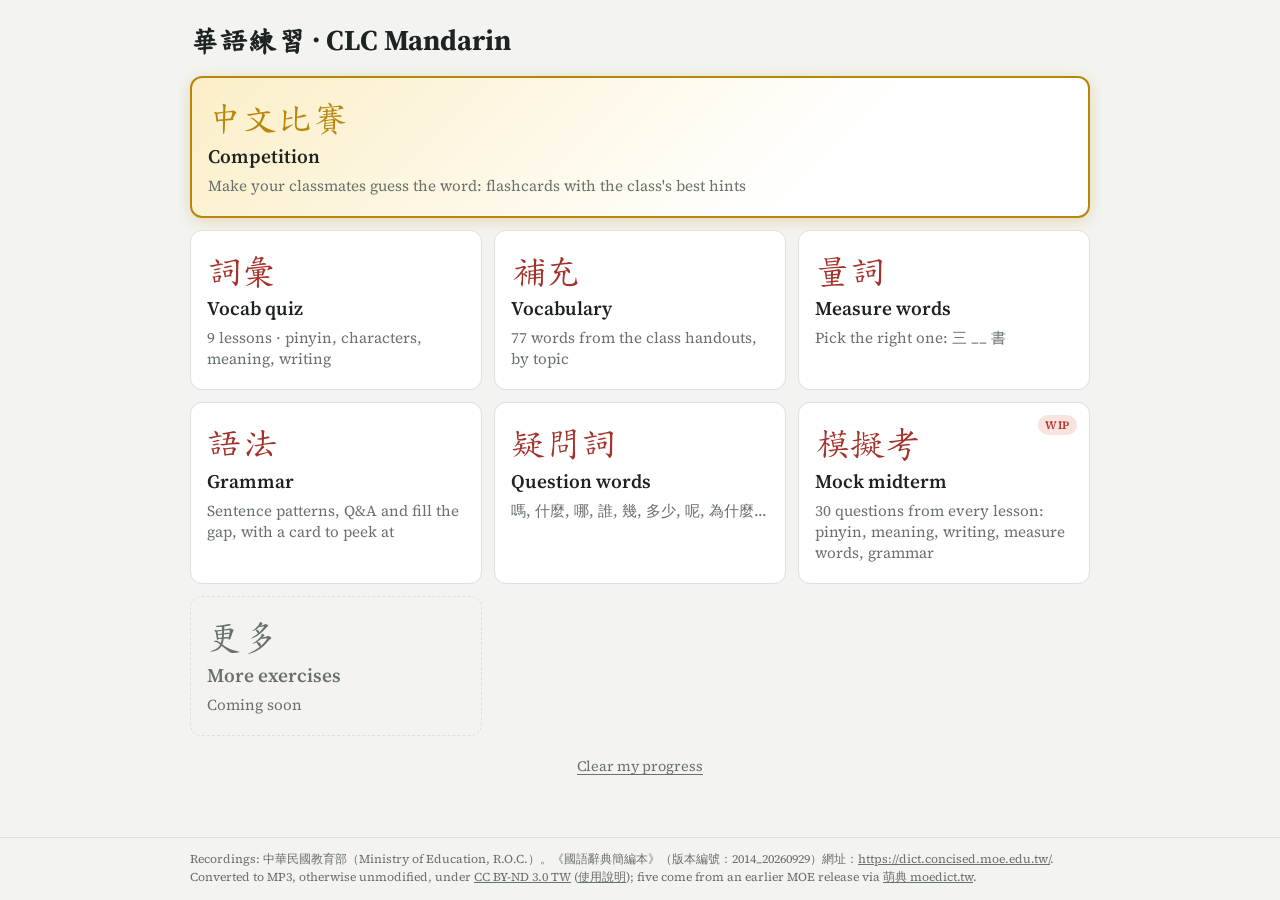
==== commit 26ab3621: "Choose which words a lesson quiz asks (⚙ Settings) Co-Authored-By: Claude Opus 5.5 <noreply@anthropi" ====
--- a/index.html
+++ b/index.html
@@ -79,6 +79,18 @@
 .opt input{margin:.2em 0 0;width:1.2em;height:1.2em;flex:none;accent-color:var(--accent);cursor:pointer}
 .opt b{display:block;font-weight:600}
 .opt small{display:block;color:var(--muted);font-size:.85em;line-height:1.35;margin-top:.15em}
+/* Choose words: the lesson's words with a checkbox each; unticked ones leave the quiz and the board (milo, 2026-11-16) */
+.pick{border-top:1px solid var(--line);padding-top:1em;display:flex;flex-direction:column;gap:.6em}
+.pick .ph{font-weight:600}
+.pick .pnote{color:var(--muted);font-size:.85em;line-height:1.35}
+.pick .pbtns{display:flex;gap:.5em;flex-wrap:wrap}
+.pick .pbtns .btn{font-size:.9em;padding:.35em .8em}
+.pk{display:flex;gap:.7em;align-items:center;cursor:pointer;user-select:none;-webkit-user-select:none;padding:.2em 0}
+.pk input{margin:0;width:1.2em;height:1.2em;flex:none;accent-color:var(--accent);cursor:pointer}
+.pk .zh{font-family:var(--f-hand);font-size:1.35em;flex:none}
+.pk .d{display:flex;flex-direction:column;min-width:0;line-height:1.25}
+.pk .d small{color:var(--muted);font-size:.8em;overflow:hidden;text-overflow:ellipsis;white-space:nowrap}
+.pk.off .zh,.pk.off .d{opacity:.45}
 @media (max-width:560px){
   .wrap{gap:10px;padding-block:12px 32px}
   h1{font-size:1.4rem}
@@ -418,7 +430,7 @@
 <div class="wrap">
   <header>
     <div class="hrow"><button class="btn homebtn" id="modeBtn" type="button" hidden>← Home</button><h1 id="title">華語練習 · CLC Mandarin</h1></div>
-    <div class="meta" id="meta" hidden>Question <b id="qn">1</b>/<span id="qt">40</span> · Score <b id="sc">0</b></div>
+    <div class="meta" id="meta" hidden>Question <b id="qn">1</b>/<span id="qt">40</span> · Score <b id="sc">0</b><span id="pickNote"></span></div>
   </header>
 
   <section class="home" id="home" hidden>
@@ -561,6 +573,12 @@
       <div class="dhead">Settings<button id="drawerX" type="button" aria-label="Close">✕</button></div>
       <label class="opt"><input type="checkbox" id="pauseBtn"><span><b>Pause after a right answer</b><small>See the word, pinyin and English, then tap anywhere to go on.</small></span></label>
       <label class="opt"><input type="checkbox" id="enTapBtn"><span><b>Tap for English</b><small>Tap English to show it and tap again to hide it, instead of holding. It stays on for the next words; each word shown with it counts as missed.</small></span></label>
+      <div class="pick" id="pickSec" hidden>
+        <div><div class="ph">Choose words</div><div class="pnote">Untick the words you don't want to be asked. A new round starts when you close this.</div></div>
+        <div class="pbtns"><button class="btn" id="pickClear" type="button">Clear selection</button><button class="btn" id="pickNone" type="button">None</button></div>
+        <div class="pnote" id="pickCount"></div>
+        <div id="pickList"></div>
+      </div>
     </div>
   </div>
   <div class="sheet" id="sheet" hidden><div class="pane" id="sheetPane" role="dialog" aria-modal="true"></div></div>
@@ -719,7 +737,7 @@
   });
 }
 function hideAll(){
-  stopAudio(); closeCard(); drawer(false);
+  stopAudio(); closeCard(); drawer(false); pickDirty = false; $('pickNote').textContent = '';
   $('restartBtn').textContent = 'Start over (all words)';
   $('restartBtn').hidden = false;
   ['home','clearWrap','menu','xmenu','tmenu','gmenu','mmenu','grBox','meta','rail','promptBox','results','board','dict','mwBox','fcBox','gearBtn','bsmenu','bslist','fcHints'].forEach(id => $(id).hidden = true);
@@ -776,7 +794,7 @@
   hideAll();
   $('modeBtn').textContent = lesson.n || (lesson.all && !lesson.extra) ? '← Lessons' : '← Vocabulary';
   ['meta','rail','promptBox','board','modeBtn','gearBtn'].forEach(id => $(id).hidden = false); $('credit').hidden = true;
-  $('qt').textContent = queue.length;
+  $('qt').textContent = queue.length; pickNote();
   $('py').className = mode === 'zh2py' ? 'py zhq' : 'py';
   buildBoard(); show(); window.scrollTo(0,0);
 }
@@ -894,7 +912,7 @@
 $('pauseBtn').addEventListener('change', () => { pauseOk = $('pauseBtn').checked; save(); });
 // Settings drawer (⚙ on the prompt): tap outside it, ✕ or Escape closes it.
 function drawer(open){ $('drawer').classList.toggle('open', open); $('gearBtn').classList.toggle('on', open); $('drawer').setAttribute('aria-hidden', !open); }
-$('gearBtn').addEventListener('click', () => drawer(!$('drawer').classList.contains('open')));
+$('gearBtn').addEventListener('click', () => $('drawer').classList.contains('open') ? closeSettings() : (buildPick(), drawer(true)));
 // The tab sits at the middle height of the question box (milo, 2026-10-12).
 function placeGear(){
   if ($('gearBtn').hidden || $('promptBox').hidden) return;
@@ -921,10 +939,54 @@
   };
   ['pointerup', 'pointercancel'].forEach(t => pane.addEventListener(t, up));
 }
-swipeShut($('drawer').querySelector('.dpane'), () => drawer(false));
-$('drawerX').addEventListener('click', () => drawer(false));
-$('drawer').addEventListener('click', e => { if (e.target === $('drawer')) drawer(false); });
-document.addEventListener('keydown', e => { if (e.key === 'Escape') drawer(false); });
+swipeShut($('drawer').querySelector('.dpane'), closeSettings);
+$('drawerX').addEventListener('click', closeSettings);
+$('drawer').addEventListener('click', e => { if (e.target === $('drawer')) closeSettings(); });
+document.addEventListener('keydown', e => { if (e.key === 'Escape' && $('drawer').classList.contains('open')) closeSettings(); });
+// ---- Choose words (milo, 2026-11-16): on a lesson's (or handout topic's) tile quizzes, the ⚙ drawer lists the set's words;
+// unticked ones are left out of the round and off the board. Kept per set on the phone in clc_pick_v1 as the list of
+// unticked characters, shared by Pinyin → Characters and Characters → Pinyin. Flashcards, Write it, All lessons and Review ignore it.
+const PICK_KEY = 'clc_pick_v1';
+let PICK = {}, pickDirty = false;
+try { PICK = JSON.parse(localStorage.getItem(PICK_KEY)) || {}; } catch(e) {}
+const pickKey = L => !L || L.all || L.endless ? null : L.n ? 'L' + L.n : L.id ? 'X' + L.id : null;
+const pickOff = L => new Set(PICK[pickKey(L)] || []);
+// The words a quiz on this set asks; with nothing ticked it asks them all.
+function pickWords(L){ const off = pickOff(L), ws = L.words.filter(w => !off.has(w[0])); return ws.length ? ws : L.words; }
+function savePick(){ try { localStorage.setItem(PICK_KEY, JSON.stringify(PICK)); } catch(e) {} }
+function setPick(L, offList){ const k = pickKey(L); if (offList.length) PICK[k] = offList; else delete PICK[k]; savePick(); pickDirty = true; }
+function pickNote(){
+  const L = lesson, on = ex === 'vocab' && pickKey(L) && PICK[pickKey(L)];
+  $('pickNote').textContent = on ? ' · ' + pickWords(L).length + ' of ' + L.words.length + ' words' : '';
+}
+function buildPick(){
+  const L = lesson, ok = ex === 'vocab' && !!pickKey(L) && !$('promptBox').hidden;
+  $('pickSec').hidden = !ok; if (!ok) return;
+  const off = pickOff(L), box = $('pickList'); box.textContent = '';
+  L.words.forEach(w => {
+    const row = el('label', 'pk' + (off.has(w[0]) ? ' off' : '')), cb = el('input');
+    cb.type = 'checkbox'; cb.checked = !off.has(w[0]);
+    cb.addEventListener('change', () => {
+      const o = pickOff(L); if (cb.checked) o.delete(w[0]); else o.add(w[0]);
+      row.classList.toggle('off', !cb.checked); setPick(L, L.words.map(x => x[0]).filter(c => o.has(c))); pickCount();
+    });
+    const d = el('span', 'd'); d.append(el('span', null, w[1]), el('small', null, w[2]));
+    row.append(cb, el('span', 'zh', w[0]), d); box.append(row);
+  });
+  pickCount();
+}
+function pickCount(){
+  const L = lesson, n = L.words.length - pickOff(L).size;
+  $('pickCount').textContent = n ? n + ' of ' + L.words.length + ' words ticked' : 'Nothing ticked: the quiz asks every word.';
+}
+$('pickClear').addEventListener('click', () => { setPick(lesson, []); buildPick(); });
+$('pickNone').addEventListener('click', () => { setPick(lesson, lesson.words.map(w => w[0])); buildPick(); });
+// Closing the drawer after a change deals a new round with the ticked words.
+function closeSettings(){
+  drawer(false);
+  if (!pickDirty) return; pickDirty = false;
+  if (ex === 'vocab' && pickKey(lesson) && !$('promptBox').hidden) { clearRun(); WORDS = pickWords(lesson); start(WORDS); }
+}
 $('enTapBtn').addEventListener('change', () => { enTap = $('enTapBtn').checked; save(); if (!enTap && showEn) { showEn = false; $('hintBtn').classList.remove('on'); applyAids(); } $('hintBtn').title = enTap ? 'Tap to show or hide the English. The word then counts as missed.' : 'Hold to show the English. The word then counts as missed.'; });
 $('skipBtn').addEventListener('click', reveal);
 $('lenBtn').addEventListener('click', () => { showLen = !showLen; save(); applyAids(); });
@@ -2351,7 +2413,7 @@
   if (XL && xr[2] === 'meaning') { history.replaceState(null, '', '/extra'); return showXMenu(); }
   if (XL && xr[2] === 'write') return startWrite(XL);
   if (XL && xr[2] === 'cards') return startWordFc(true, XL);
-  if (XL) { lesson = XL; WORDS = XL.words; mode = xr[2] === 'zh-py' ? 'zh2py' : 'py2zh'; return start(WORDS); }
+  if (XL) { lesson = XL; WORDS = pickWords(XL); mode = xr[2] === 'zh-py' ? 'zh2py' : 'py2zh'; return start(WORDS); }
   if (!SOUND && (path === '/tones' || path.startsWith('/tones/'))) { history.replaceState(null, '', '/'); return showHome(); }
   if (path === '/tones') return showTonesMenu();
   if (MW_ITEMS.length && (path === '/measure' || path.startsWith('/measure/'))) {
@@ -2385,7 +2447,7 @@
   if (L && r[2] === 'write') return startWrite(L);
   if (L && r[2] === 'cards') return startWordFc(false, L);
   if (!L) { if (location.pathname !== '/') history.replaceState(null, '', '/'); showHome(); return; }
-  lesson = L; WORDS = L.words; mode = r[2] === 'zh-py' ? 'zh2py' : 'py2zh'; start(WORDS);
+  lesson = L; WORDS = pickWords(L); mode = r[2] === 'zh-py' ? 'zh2py' : 'py2zh'; start(WORDS);
 }
 function go(path){ history.pushState({ parent: location.pathname }, '', path); route(true); }
 function goUp(){
